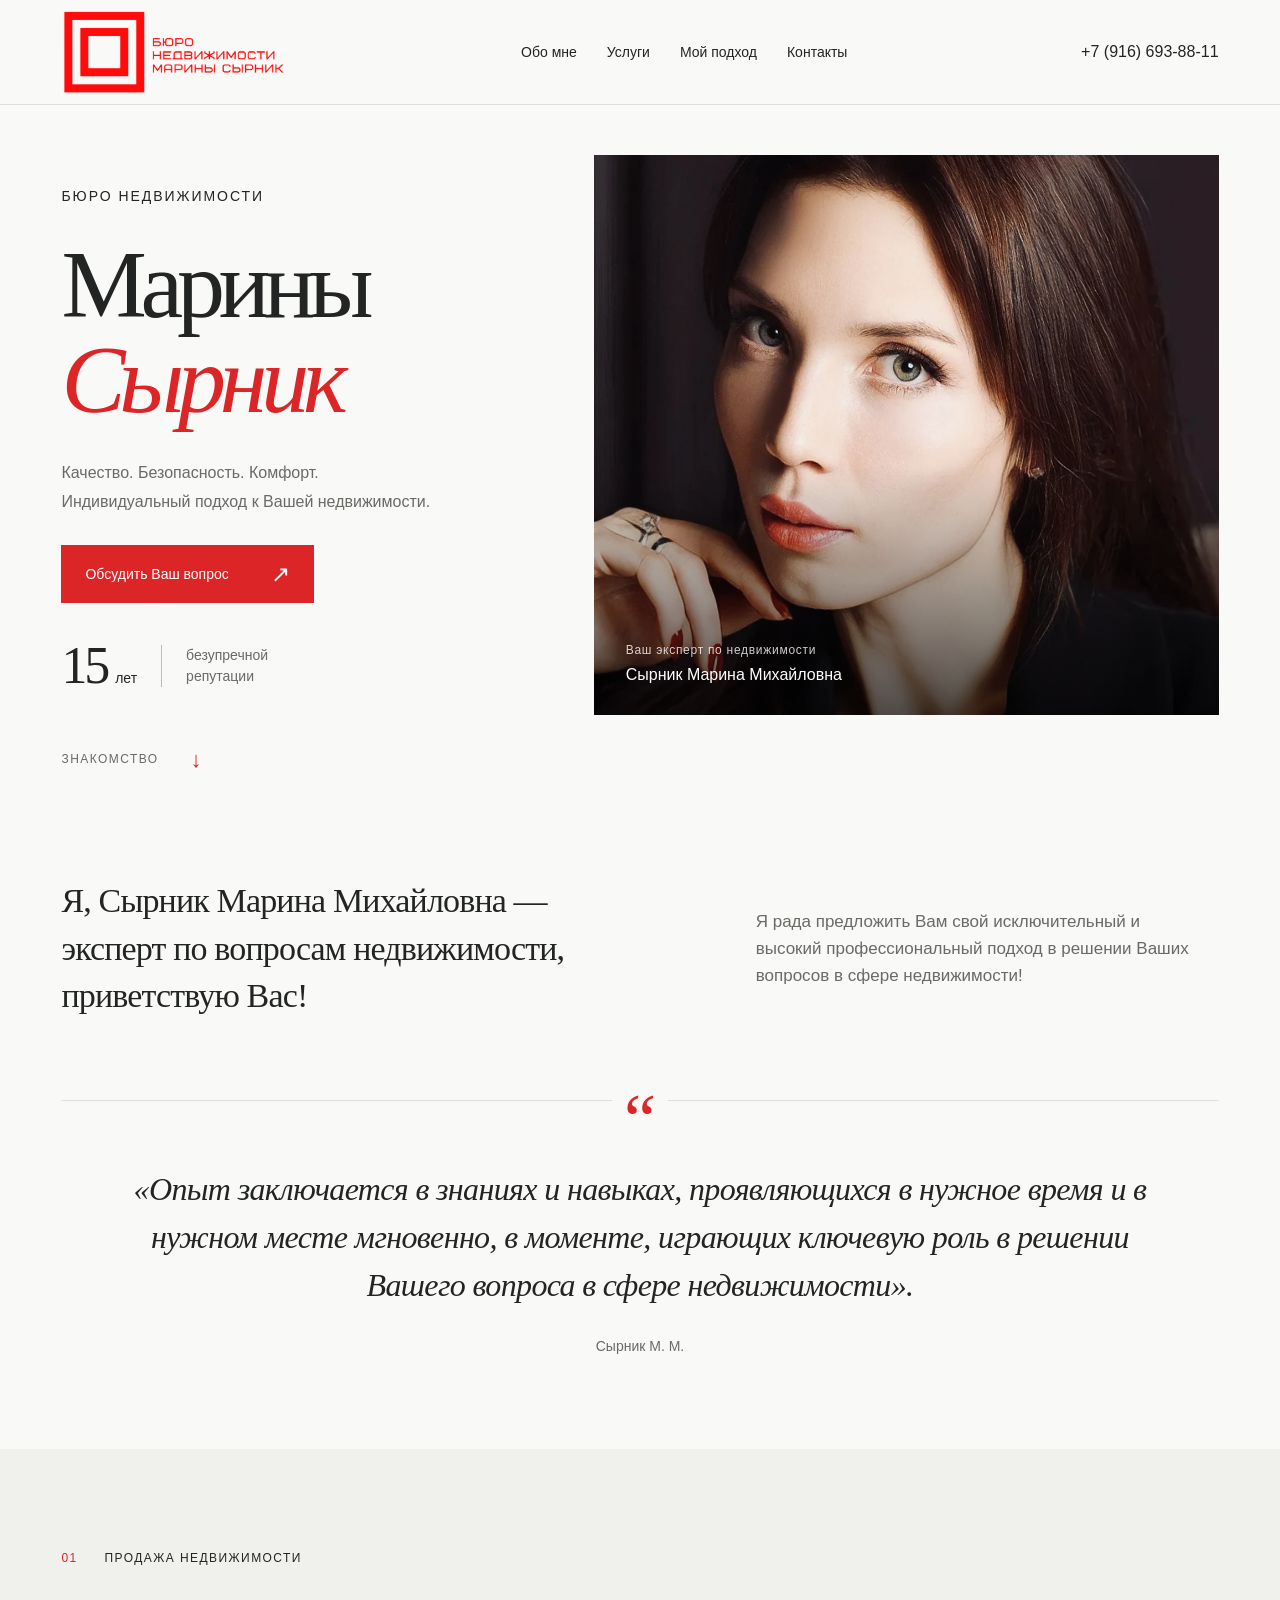
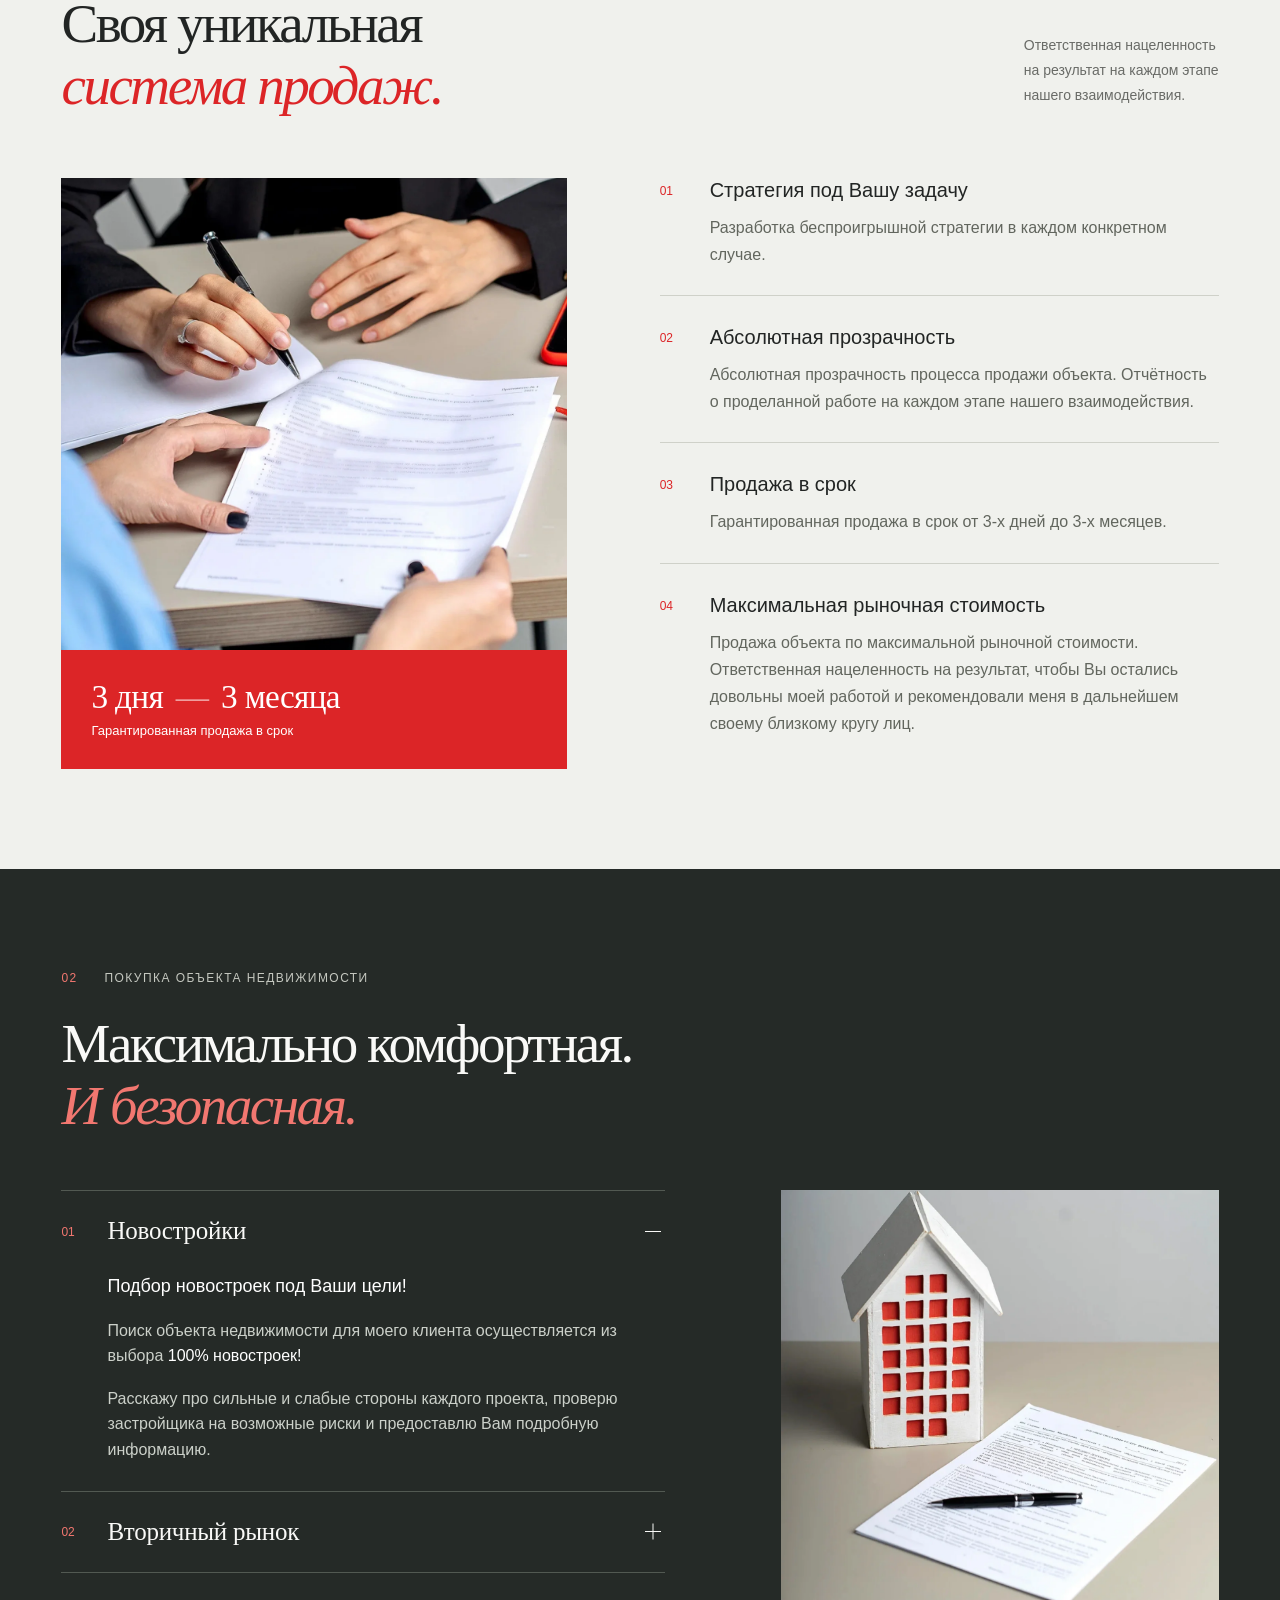
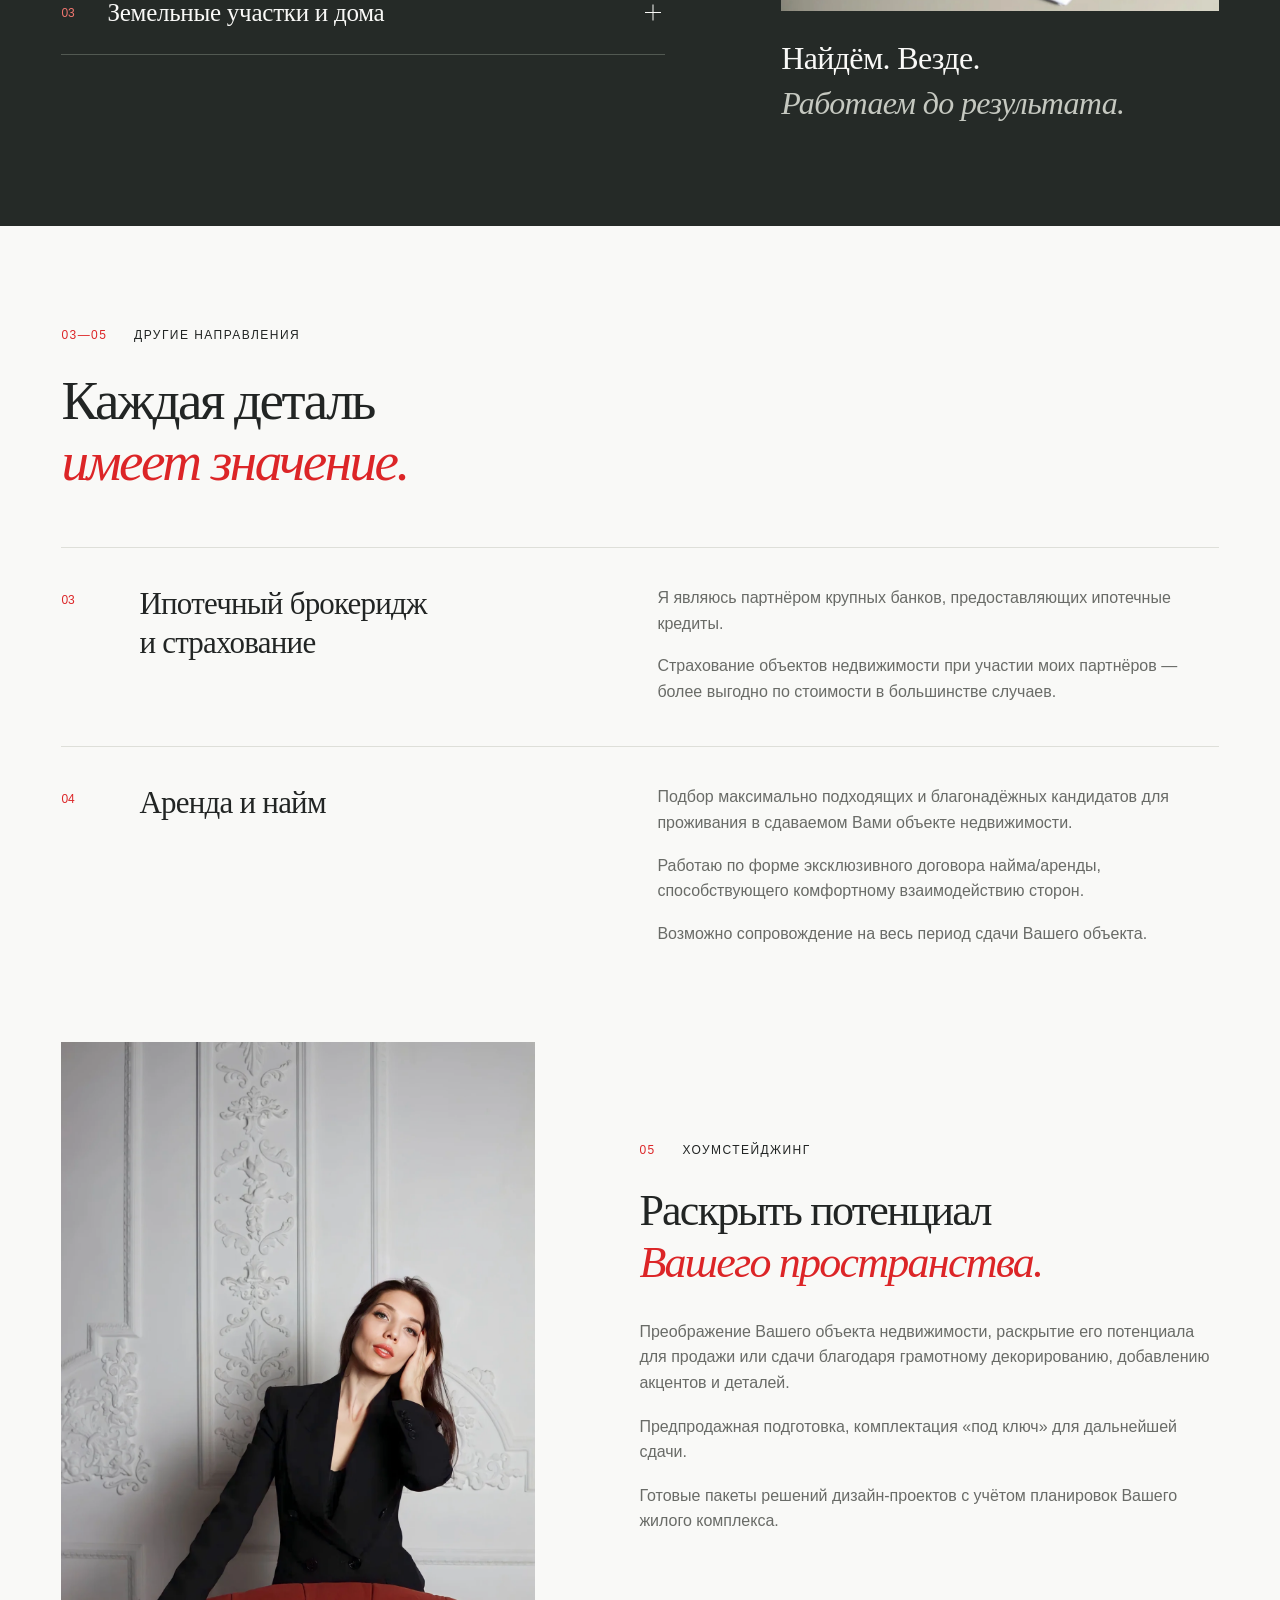
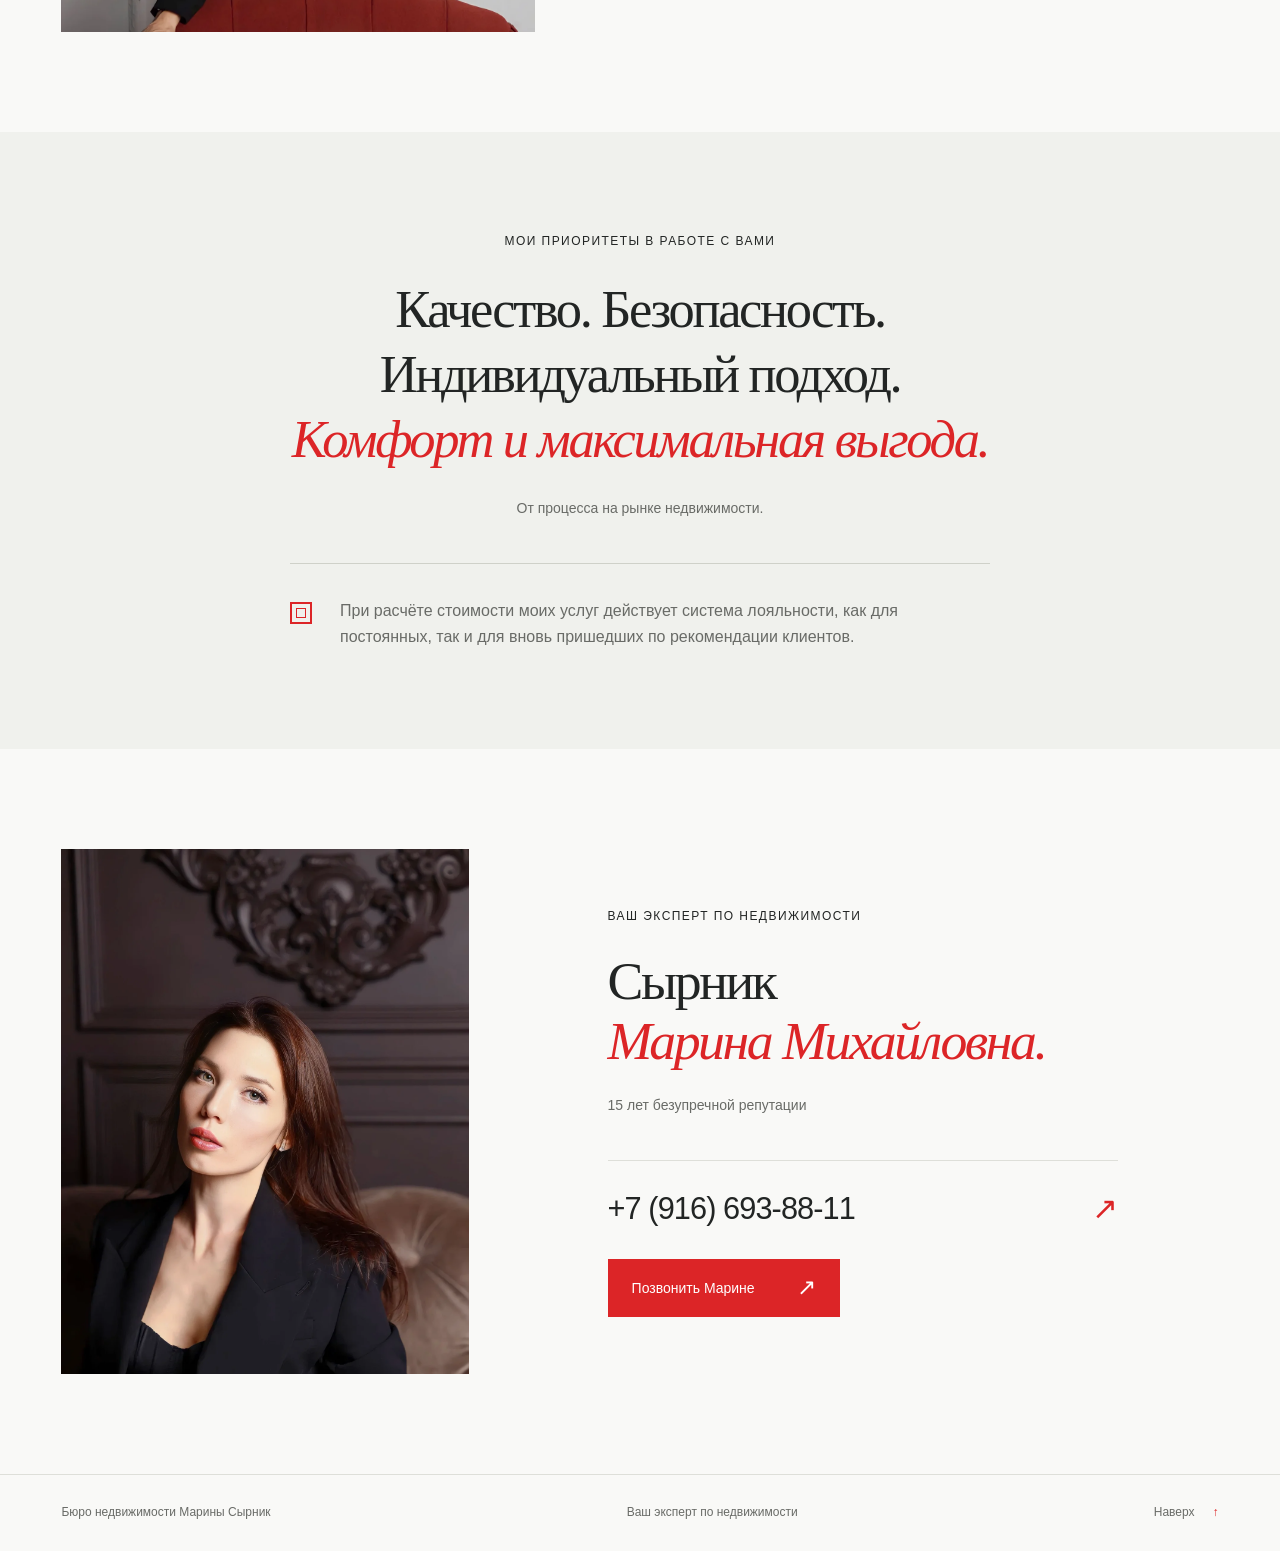
==== site/index.html @ 8653ed5c "Publish realtor website with responsive layout and noindex demo" ====
<!doctype html>
<html lang="ru">
<head>
  <meta charset="UTF-8">
  <meta name="robots" content="noindex, nofollow, noarchive, noimageindex">
  <meta name="googlebot" content="noindex, nofollow, noarchive, noimageindex">
  <meta name="viewport" content="width=device-width, initial-scale=1">
  <meta name="theme-color" content="#f9f9f7">
  <meta name="description" content="Бюро недвижимости Марины Сырник. Продажа и покупка недвижимости, ипотечный брокеридж, аренда и хоумстейджинг. 15 лет безупречной репутации.">
  <title>Бюро недвижимости Марины Сырник</title>
  <link rel="icon" type="image/svg+xml" href="data:image/svg+xml,%3Csvg xmlns='http://www.w3.org/2000/svg' viewBox='0 0 32 32'%3E%3Crect width='32' height='32' fill='white'/%3E%3Cpath d='M3 3h26v26H3zM10 10h12v12H10z' fill='none' stroke='%23ed2527' stroke-width='3'/%3E%3C/svg%3E">
  <link rel="preload" as="image" href="assets/hero.webp" fetchpriority="high">
  <link rel="stylesheet" href="styles.css">
  <script src="app.js" defer></script>
</head>
<body>
  <a class="skip-link" href="#main">Перейти к содержанию</a>
  <header class="header">
    <div class="container header-inner">
      <a class="brand" href="#home" aria-label="Бюро недвижимости Марины Сырник — главная"><img src="assets/logo.png" width="680" height="263" alt="Бюро недвижимости Марины Сырник"></a>
      <nav class="desktop-nav" aria-label="Основная навигация"><a href="#about">Обо мне</a><a href="#services">Услуги</a><a href="#approach">Мой подход</a><a href="#contacts">Контакты</a></nav>
      <a class="header-phone" href="tel:+79166938811">+7 (916) 693-88-11</a>
      <button class="menu-toggle" type="button" aria-expanded="false" aria-controls="mobile-nav" aria-label="Открыть меню"><span></span><span></span></button>
    </div>
    <nav class="mobile-nav" id="mobile-nav" aria-label="Мобильная навигация" hidden><a href="#about">Обо мне</a><a href="#services">Услуги</a><a href="#approach">Мой подход</a><a href="#contacts">Контакты</a><a href="tel:+79166938811">+7 (916) 693-88-11</a></nav>
  </header>
  <main id="main">
    <section class="hero container" id="home" aria-labelledby="hero-title">
      <div class="hero-copy">
        <h1 id="hero-title"><span class="eyebrow">Бюро недвижимости</span> <span class="hero-name">Марины<br> <em>Сырник</em></span></h1>
        <p class="hero-description">Качество. Безопасность. Комфорт.<br> Индивидуальный подход к Вашей недвижимости.</p>
        <a class="button button-red" href="tel:+79166938811">Обсудить Ваш вопрос <span aria-hidden="true">↗</span></a>
        <div class="hero-reputation"><span class="reputation-number">15<span>лет</span></span><span class="reputation-caption">безупречной<br> репутации</span></div>
      </div>
      <div class="hero-visual"><img class="hero-photo" src="assets/hero.webp" alt="Марина Сырник — эксперт по недвижимости" width="1800" height="1012" fetchpriority="high"><div class="portrait-caption"><span>Ваш эксперт по недвижимости</span><span>Сырник Марина Михайловна</span></div></div>
      <a class="hero-scroll" href="#about">Знакомство <span aria-hidden="true">↓</span></a>
    </section>
    <section class="about container" id="about" aria-label="Знакомство с Мариной Сырник">
      <div class="intro"><p class="intro-lead">Я, Сырник Марина Михайловна — эксперт по вопросам недвижимости, приветствую Вас!</p><p>Я рада предложить Вам свой исключительный и высокий профессиональный подход в решении Ваших вопросов в сфере недвижимости!</p></div>
      <figure class="quote"><blockquote>«Опыт заключается в знаниях и навыках, проявляющихся в нужное время и в нужном месте мгновенно, в моменте, играющих ключевую роль в решении Вашего вопроса в сфере недвижимости».</blockquote><figcaption>Сырник М. М.</figcaption></figure>
    </section>
    <section class="sales section" id="services" aria-labelledby="sales-title">
      <div class="container">
        <div class="section-heading"><div><p class="section-label"><span>01</span> Продажа недвижимости</p><h2 id="sales-title">Своя уникальная<br> <em>система продаж.</em></h2></div><p class="heading-aside">Ответственная нацеленность<br> на результат на каждом этапе<br> нашего взаимодействия.</p></div>
        <div class="sales-grid">
          <div class="sales-visual"><img src="assets/consultation.webp" alt="Обсуждение и подписание документов по сделке с недвижимостью" width="1290" height="1260" loading="lazy"><div class="sales-time"><span class="sales-time-value">3 дня <span>—</span> 3 месяца</span><span>Гарантированная продажа в срок</span></div></div>
          <ol class="sales-list">
            <li><span class="item-number">01</span><div><h3>Стратегия под Вашу задачу</h3><p>Разработка беспроигрышной стратегии в каждом конкретном случае.</p></div></li>
            <li><span class="item-number">02</span><div><h3>Абсолютная прозрачность</h3><p>Абсолютная прозрачность процесса продажи объекта. Отчётность о проделанной работе на каждом этапе нашего взаимодействия.</p></div></li>
            <li><span class="item-number">03</span><div><h3>Продажа в срок</h3><p>Гарантированная продажа в срок от 3-х дней до 3-х месяцев.</p></div></li>
            <li><span class="item-number">04</span><div><h3>Максимальная рыночная стоимость</h3><p>Продажа объекта по максимальной рыночной стоимости. Ответственная нацеленность на результат, чтобы Вы остались довольны моей работой и рекомендовали меня в дальнейшем своему близкому кругу лиц.</p></div></li>
          </ol>
        </div>
      </div>
    </section>
    <section class="purchase section" id="purchase" aria-labelledby="purchase-title">
      <div class="container">
        <div class="section-heading"><div><p class="section-label"><span>02</span> Покупка объекта недвижимости</p><h2 id="purchase-title">Максимально комфортная.<br> <em>И безопасная.</em></h2></div></div>
        <div class="purchase-grid">
          <div class="purchase-options">
            <details class="purchase-detail" open><summary><span class="item-number">01</span><h3>Новостройки</h3><span class="toggle-icon" aria-hidden="true"></span></summary><div class="detail-content"><p class="detail-lead">Подбор новостроек под Ваши цели!</p><p>Поиск объекта недвижимости для моего клиента осуществляется из выбора <strong>100% новостроек!</strong></p><p>Расскажу про сильные и слабые стороны каждого проекта, проверю застройщика на возможные риски и предоставлю Вам подробную информацию.</p></div></details>
            <details class="purchase-detail"><summary><span class="item-number">02</span><h3>Вторичный рынок</h3><span class="toggle-icon" aria-hidden="true"></span></summary><div class="detail-content"><p>Вместе мы сформируем качественный запрос на идеально подходящий объект недвижимости именно для Вас и приступим к его поиску.</p><p>Найдём. Везде. Возможно даже на закрытых ресурсах. Работаем до результата.</p><p>Не будем продавать Ваш объект недвижимости, пока не найдём альтернативный вариант, если Ваша сделка нацелена на одновременное решение жилищного вопроса.</p><p>Применим приёмы грамотного профессионального торга.</p><p>Не упустим понравившийся объект! Не позволим перехватить инициативу другим потенциальным покупателям!</p><div class="verification-note"><h4>Отчёт о проверке объекта недвижимости</h4><p>Составлен с позиции добросовестности покупателя. С учётом судебной практики в РФ. Со ссылками на источники проверки.</p><p>Проверка объекта, собственника, супруга собственника и всех сделок в цепочке, которые когда-либо были с объектом.</p></div></div></details>
            <details class="purchase-detail"><summary><span class="item-number">03</span><h3>Земельные участки и дома</h3><span class="toggle-icon" aria-hidden="true"></span></summary><div class="detail-content"><p>Со мной Вы сможете максимально безопасно выбрать земельный участок или дом своей мечты.</p><p>В своей работе я взаимодействую с профильными специалистами в сфере строительства и кадастровых работ. Мы проверим и просчитаем возможные риски на понравившемся Вам объекте недвижимости.</p></div></details>
          </div>
          <aside class="purchase-visual"><img src="assets/house.webp" alt="Макет дома с красными окнами и документы на недвижимость" width="1290" height="1269" loading="lazy"><p>Найдём. Везде.<br> <em>Работаем до результата.</em></p></aside>
        </div>
      </div>
    </section>
    <section class="additional section" aria-labelledby="additional-title">
      <div class="container">
        <div class="section-heading"><div><p class="section-label"><span>03—05</span> Другие направления</p><h2 id="additional-title">Каждая деталь<br> <em>имеет значение.</em></h2></div></div>
        <div class="service-row" id="mortgage"><span class="item-number">03</span><h3>Ипотечный брокеридж<br> и страхование</h3><div class="service-text"><p>Я являюсь партнёром крупных банков, предоставляющих ипотечные кредиты.</p><p>Страхование объектов недвижимости при участии моих партнёров — более выгодно по стоимости в большинстве случаев.</p></div></div>
        <div class="service-row" id="rent"><span class="item-number">04</span><h3>Аренда и найм</h3><div class="service-text"><p>Подбор максимально подходящих и благонадёжных кандидатов для проживания в сдаваемом Вами объекте недвижимости.</p><p>Работаю по форме эксклюзивного договора найма/аренды, способствующего комфортному взаимодействию сторон.</p><p>Возможно сопровождение на весь период сдачи Вашего объекта.</p></div></div>
        <div class="staging" id="staging"><div class="staging-photo"><img src="assets/interior.webp" alt="Марина Сырник в интерьере с красным креслом" width="1350" height="2000" loading="lazy"></div><div class="staging-copy"><p class="section-label"><span>05</span> Хоумстейджинг</p><h3>Раскрыть потенциал<br> <em>Вашего пространства.</em></h3><p>Преображение Вашего объекта недвижимости, раскрытие его потенциала для продажи или сдачи благодаря грамотному декорированию, добавлению акцентов и деталей.</p><p>Предпродажная подготовка, комплектация «под ключ» для дальнейшей сдачи.</p><p>Готовые пакеты решений дизайн-проектов с учётом планировок Вашего жилого комплекса.</p></div></div>
      </div>
    </section>
    <section class="approach section" id="approach" aria-labelledby="approach-title"><div class="container approach-inner"><p class="section-label">Мои приоритеты в работе с Вами</p><h2 id="approach-title">Качество. Безопасность.<br> Индивидуальный подход.<br> <em>Комфорт и максимальная выгода.</em></h2><p class="approach-context">От процесса на рынке недвижимости.</p><div class="loyalty"><span class="loyalty-mark" aria-hidden="true"></span><p>При расчёте стоимости моих услуг действует система лояльности, как для постоянных, так и для вновь пришедших по рекомендации клиентов.</p></div></div></section>
    <section class="contact section" id="contacts" aria-labelledby="contact-title"><div class="container contact-grid"><div class="contact-photo"><img src="assets/contact.webp" alt="Портрет Марины Михайловны Сырник" width="1369" height="2000" loading="lazy"></div><div class="contact-copy"><p class="section-label">Ваш эксперт по недвижимости</p><h2 id="contact-title">Сырник<br> <em>Марина Михайловна.</em></h2><p class="contact-note">15 лет безупречной репутации</p><a href="tel:+79166938811" class="contact-phone">+7 (916) 693-88-11 <span aria-hidden="true">↗</span></a><a href="tel:+79166938811" class="button button-red">Позвонить Марине <span aria-hidden="true">↗</span></a></div></div></section>

  </main>
  <footer class="footer"><div class="container footer-inner"><a href="#home">Бюро недвижимости Марины Сырник</a><span>Ваш эксперт по недвижимости</span><a href="#home" class="back-top">Наверх <span aria-hidden="true">↑</span></a></div></footer>
</body>
</html>
---- site/styles.css ----
:root{--red:#dc2527;--red-hover:#bf191d;--ink:#222524;--muted:#696b67;--paper:#f9f9f7;--line:#dedfd9;--serif:Georgia,'Times New Roman',serif;--sans:-apple-system,BlinkMacSystemFont,'Segoe UI',Arial,sans-serif;--gutter:clamp(24px,4.8vw,84px)}
*{box-sizing:border-box}html{scroll-behavior:smooth;scroll-padding-top:110px}body{margin:0;background:var(--paper);color:var(--ink);font:16px/1.6 var(--sans);-webkit-font-smoothing:antialiased}button,a{-webkit-tap-highlight-color:transparent}button,input{font:inherit}a{color:inherit;text-decoration:none}button{color:inherit}img{display:block;max-width:100%;object-fit:cover}h1,h2,h3,p,figure{margin:0}::selection{background:var(--red);color:white}a,button{touch-action:manipulation}:focus-visible{outline:2px solid var(--red);outline-offset:6px}.container{width:calc(100% - var(--gutter)*2);max-width:1512px;margin-inline:auto}.skip-link{position:fixed;top:-80px;left:20px;z-index:100;background:white;padding:12px 20px}.skip-link:focus{top:16px}.header{position:sticky;top:0;z-index:30;background:rgba(249,249,247,.96);backdrop-filter:blur(16px);border-bottom:1px solid var(--line)}.header-inner{min-height:104px;display:flex;align-items:center;justify-content:space-between;gap:32px}.brand{width:226px;flex-shrink:0}.brand img{width:100%;height:auto}.desktop-nav{display:flex;gap:30px;font-size:14px}.desktop-nav a{position:relative;padding:12px 0}.desktop-nav a:after{content:'';position:absolute;bottom:5px;left:0;width:0;height:1px;background:var(--red);transition:width .2s}.desktop-nav a:hover:after{width:100%}.header-phone{font-size:16px;white-space:nowrap}.header-phone:hover{color:var(--red)}.menu-toggle{display:none}.mobile-nav[hidden]{display:none}.hero{position:relative;display:grid;grid-template-columns:46% 54%;padding-top:50px;padding-bottom:64px}.hero-copy{padding:30px 30px 20px 0;display:flex;flex-direction:column;align-items:flex-start}.eyebrow{display:block;font-family:var(--sans);font-weight:500;font-size:14px;letter-spacing:.14em;text-transform:uppercase}.hero-name{display:block;margin-top:30px;font:clamp(76px,7.5vw,116px)/.99 var(--serif);letter-spacing:-.065em}.hero-name em{font-weight:400;color:var(--red)}.hero-description{font-size:16px;line-height:1.8;color:var(--muted);margin-top:32px}.button{display:inline-flex;align-items:center;justify-content:space-between;gap:42px;min-height:58px;padding:16px 24px;font-size:14px;font-weight:500;transition:background .2s,transform .2s}.button span{font-size:23px;line-height:1}.button-red{background:var(--red);color:white}.button-red:hover{background:var(--red-hover);transform:translateY(-2px)}.hero .button{margin-top:28px}.hero-reputation{display:flex;align-items:center;gap:24px;margin-top:37px}.reputation-number{font:52px/1 var(--serif);letter-spacing:-.06em}.reputation-number>span{font:14px var(--sans);letter-spacing:0;margin-left:8px}.reputation-caption{font-size:14px;line-height:1.5;border-left:1px solid #babcb5;padding-left:24px;color:var(--muted)}.hero-visual{position:relative;min-width:0;min-height:560px;align-self:stretch;background:#282327;overflow:hidden}.hero-photo{height:100%;width:100%;position:absolute;inset:0;object-position:48% center}.hero-visual:after{content:'';position:absolute;inset:55% 0 0;background:linear-gradient(transparent,rgba(0,0,0,.68));pointer-events:none}.portrait-caption{position:absolute;left:32px;right:28px;bottom:27px;z-index:1;color:white;display:flex;flex-direction:column;gap:2px}.portrait-caption span:first-child{font-size:12px;letter-spacing:.06em;opacity:.8}.portrait-caption span:last-child{font-size:16px}.hero-scroll{position:absolute;left:0;bottom:2px;display:flex;gap:32px;align-items:center;font-size:12px;letter-spacing:.12em;text-transform:uppercase;color:var(--muted)}.hero-scroll span{font-size:22px;color:var(--red)}.about{padding:98px 0 92px}.section-marker{display:flex;align-items:center;gap:12px;text-transform:uppercase;font-size:12px;letter-spacing:.1em;color:var(--muted)}.small-square{width:8px;height:8px;background:var(--red);flex-shrink:0}.intro{display:grid;grid-template-columns:1.2fr 1fr;gap:12%;margin-top:35px;align-items:center}.intro-lead{font:34px/1.4 var(--serif);letter-spacing:-.025em}.intro>p:last-child{font-size:17px;color:var(--muted);max-width:435px}.quote{position:relative;text-align:center;margin:80px auto 0;padding:64px 70px 0;border-top:1px solid var(--line)}.quote:before{content:'“';position:absolute;left:calc(50% - 28px);top:-17px;width:56px;height:40px;font:72px/1 var(--serif);background:var(--paper);color:var(--red)}.quote blockquote{margin:0;font:italic clamp(24px,2.5vw,38px)/1.5 var(--serif);letter-spacing:-.02em}.quote figcaption{margin-top:26px;font-size:14px;color:var(--muted)}.footer{padding:28px 0;border-top:1px solid var(--line)}.footer-inner{display:flex;gap:20px;justify-content:space-between;font-size:12px;color:var(--muted)}.back-top{display:flex;gap:18px}.back-top span{color:var(--red)}
@media(min-width:1800px){.hero-name{font-size:124px}.hero-visual{min-height:650px}}
@media(max-width:1100px){.desktop-nav{gap:18px}.brand{width:195px}.header-inner{gap:20px;min-height:92px}.header-phone{font-size:14px}.hero-copy{padding-right:20px}.hero-name{font-size:clamp(68px,8.3vw,100px)}.hero-visual{min-height:550px}.intro{gap:7%}.quote{padding-inline:20px}}
@media(max-width:820px){.header-inner{min-height:86px}.brand{width:183px}.desktop-nav{display:none}.header-phone{margin-left:auto}.menu-toggle{background:none;border:none;display:flex;flex-direction:column;justify-content:center;gap:6px;width:44px;height:44px;padding:10px;cursor:pointer}.menu-toggle span{display:block;background:var(--ink);width:24px;height:1px;transition:transform .2s}.menu-toggle[aria-expanded=true] span:first-child{transform:translateY(3.5px) rotate(45deg)}.menu-toggle[aria-expanded=true] span:last-child{transform:translateY(-3.5px) rotate(-45deg)}.mobile-nav{display:flex;flex-direction:column;padding:16px var(--gutter) 24px;border-top:1px solid var(--line);gap:4px}.mobile-nav a{padding:10px 0}.hero{grid-template-columns:1fr 1fr;padding-top:32px;column-gap:18px}.hero-copy{padding-top:16px;padding-right:0}.hero-name{font-size:64px}.hero-description{font-size:16px}.hero .button{padding:16px;gap:18px;font-size:13px}.hero-visual{min-height:540px}.hero-reputation{gap:15px}.reputation-caption{padding-left:15px}.portrait-caption{left:20px;right:16px}.intro-lead{font-size:29px}.intro>p:last-child{font-size:16px}.about{padding-block:76px}.quote{margin-top:60px}}
@media(max-width:600px){html{scroll-padding-top:95px}.header-inner{min-height:76px;gap:12px}.header-phone{display:none}.brand{width:174px}.menu-toggle{margin-left:auto}.hero{grid-template-columns:1fr;padding-top:29px;padding-bottom:52px;gap:0}.hero-copy{padding:0}.eyebrow{font-size:12px}.hero-name{font-size:clamp(64px,17.5vw,96px);margin-top:23px;line-height:1.04}.hero-name br{display:none}.hero-name em{display:block}.hero-description{font-size:16px;margin-top:22px}.hero .button{margin-top:23px;font-size:14px;padding-inline:22px;min-height:56px}.hero-reputation{position:absolute;right:0;top:247px;flex-direction:column;gap:5px;align-items:flex-start;margin-top:0}.reputation-number{font-size:43px}.reputation-caption{font-size:12px;border:0;padding:0}.hero-visual{min-height:0;aspect-ratio:1.13;margin-top:34px}.hero-photo{object-position:48% center}.portrait-caption{bottom:20px;left:20px}.portrait-caption span:last-child{font-size:14px}.portrait-caption span:first-child{font-size:12px}.hero-scroll{bottom:0;font-size:12px}.about{padding-top:62px;padding-bottom:60px}.section-marker{font-size:12px;letter-spacing:.04em;align-items:flex-start}.small-square{margin-top:5px}.intro{grid-template-columns:1fr;gap:23px;margin-top:27px}.intro-lead{font-size:29px;line-height:1.35}.intro>p:last-child{font-size:16px}.quote{margin-top:48px;padding:44px 0 0}.quote blockquote{font-size:25px;line-height:1.45}.quote figcaption{margin-top:20px}.footer-inner{flex-wrap:wrap;gap:12px}.footer-inner>span{display:none}.footer-inner>a:first-child{max-width:70%}}
@media(max-width:380px){.hero-reputation{position:static;flex-direction:row;align-items:center;margin-top:25px;gap:20px}.hero-reputation .reputation-caption{padding-left:20px;border-left:1px solid var(--line)}.hero-name{font-size:64px}.hero .button{width:100%}}
@media(prefers-reduced-motion:reduce){html{scroll-behavior:auto}*,*:before,*:after{animation:none!important;transition:none!important}}
/* Services */
.section{padding:100px 0}.section-heading{display:flex;justify-content:space-between;align-items:flex-end;gap:50px;margin-bottom:54px}.section-label{font-size:12px;font-weight:500;letter-spacing:.12em;text-transform:uppercase;margin-bottom:25px}.section-label>span{color:var(--red);margin-right:22px}h2{font:clamp(40px,4.3vw,66px)/1.12 var(--serif);letter-spacing:-.045em}h2 em,h3 em{font-weight:400;color:var(--red)}.heading-aside{font-size:14px;line-height:1.8;color:var(--muted);padding-bottom:8px}.sales{background:#f0f1ed}.sales-grid{display:grid;grid-template-columns:.95fr 1.05fr;gap:8%}.sales-visual{position:relative;align-self:start;margin-top:7px}.sales-visual>img{width:100%;height:auto;aspect-ratio:1.07}.sales-time{background:var(--red);color:#fff;padding:27px 30px;display:flex;flex-direction:column;gap:4px}.sales-time-value{font:clamp(27px,2.6vw,40px)/1.2 var(--serif);letter-spacing:-.02em}.sales-time-value>span{opacity:.55;padding-inline:5px}.sales-time>span:last-child{font-size:13px}.sales-list{list-style:none;margin:0;padding:0}.sales-list li{display:grid;grid-template-columns:28px 1fr;gap:22px;padding:27px 0;border-top:1px solid #cfd1c9}.sales-list li:first-child{padding-top:5px;border-top:0}.sales-list li:last-child{padding-bottom:0}.item-number{font-size:12px;line-height:1.5;color:var(--red);padding-top:6px;font-variant-numeric:tabular-nums}.sales-list h3{font-size:20px;line-height:1.4;font-weight:500;margin-bottom:10px}.sales-list p{font-size:16px;line-height:1.7;color:#62665e}.purchase{background:#252a27;color:#f9f9f7}.purchase .section-label{color:#c5c8c0}.purchase .section-label>span{color:#f27770}.purchase h2 em{color:#f27770}.purchase-grid{display:grid;grid-template-columns:1.16fr .84fr;gap:10%;align-items:start}.purchase-detail{border-bottom:1px solid #525952}.purchase-detail:first-child{border-top:1px solid #525952}summary{list-style:none;cursor:pointer}summary::-webkit-details-marker{display:none}.purchase-detail summary{padding:24px 0;display:grid;grid-template-columns:26px 1fr 24px;align-items:center;gap:20px}.purchase-detail .item-number{color:#f27770;padding:0}.purchase-detail h3{font:25px/1.3 var(--serif);letter-spacing:-.01em}.toggle-icon{width:24px;height:24px;position:relative;flex-shrink:0}.toggle-icon:before,.toggle-icon:after{content:'';position:absolute;left:4px;right:4px;height:1px;background:currentColor;top:11px;transition:transform .2s}.toggle-icon:after{transform:rotate(90deg)}details[open] .toggle-icon:after{transform:rotate(0)}.purchase-detail summary:hover{color:#f27770}.detail-content{padding:0 35px 28px 46px;font-size:16px;color:#cbd0c9}.detail-content p+p{margin-top:17px}.detail-content strong{font-weight:500;color:#fff}.detail-content .detail-lead{color:white;font-size:18px}.verification-note{margin-top:25px;padding:22px 0 0 20px;border-left:2px solid #f27770}.verification-note h4{font-size:17px;line-height:1.5;font-weight:500;margin:0 0 12px;color:#fff}.purchase-visual{padding-top:0}.purchase-visual img{width:100%;aspect-ratio:1.04;height:auto}.purchase-visual>p{font:32px/1.4 var(--serif);letter-spacing:-.02em;margin-top:25px}.purchase-visual>p em{color:#c5c8c0;font-weight:400}.service-row{display:grid;grid-template-columns:48px 1fr 1.15fr;gap:30px;border-top:1px solid var(--line);padding:37px 0 42px}.service-row>h3{font:31px/1.25 var(--serif);letter-spacing:-.025em}.service-text{color:var(--muted);font-size:16px;max-width:570px}.service-text p+p{margin-top:17px}.staging{margin-top:54px;display:grid;grid-template-columns:.9fr 1.1fr;gap:9%;align-items:center}.staging-photo{height:590px;overflow:hidden}.staging-photo img{width:100%;height:100%;object-position:center 46%}.staging-copy h3{font:44px/1.18 var(--serif);letter-spacing:-.04em;margin-bottom:30px}.staging-copy>p:not(.section-label){font-size:16px;color:var(--muted);margin-top:18px;max-width:570px}.approach{background:#f0f1ed}.approach-inner{text-align:center}.approach h2{font-size:clamp(36px,4.1vw,64px);line-height:1.24}.approach-context{margin-top:25px;color:var(--muted);font-size:14px}.loyalty{margin:44px auto 0;border-top:1px solid #cfd1c9;padding-top:34px;max-width:700px;display:flex;gap:28px;align-items:flex-start;text-align:left}.loyalty-mark{font-size:36px;color:var(--red);line-height:1}.loyalty p{font-size:16px;color:var(--muted)}.contact-grid{display:grid;grid-template-columns:.8fr 1.2fr;gap:12%;align-items:center}.contact-photo{height:525px}.contact-photo img{height:100%;width:100%;object-position:50% 34%}.contact-copy h2{font-size:clamp(42px,4.2vw,65px)}.contact-note{font-size:14px;color:var(--muted);margin-top:22px}.contact-phone{display:flex;align-items:center;justify-content:space-between;font-size:clamp(22px,2.4vw,36px);letter-spacing:-.03em;line-height:1.3;margin-top:44px;padding-top:28px;border-top:1px solid var(--line);max-width:510px;gap:20px}.contact-phone>span{color:var(--red)}.contact-phone:hover{color:var(--red)}.contact-copy .button{margin-top:30px}.hero-photo{object-position:36% center}
@media(max-width:1100px){.section{padding:80px 0}.section-heading{gap:25px}h2{font-size:50px}.heading-aside{max-width:200px}.sales-grid{gap:6%}.sales-list li{gap:16px;padding-block:20px}.sales-list h3{font-size:18px}.sales-list p{font-size:16px}.purchase-grid{gap:7%}.purchase-detail summary{gap:15px}.purchase-detail h3{font-size:23px}.detail-content{padding-left:41px;padding-right:8px}.service-row{grid-template-columns:30px 1fr 1.15fr;gap:22px}.service-row>h3{font-size:27px}.staging{gap:7%}.staging-copy h3{font-size:37px}.staging-photo{height:560px}.contact-grid{gap:8%}.contact-photo{height:480px}}
@media(max-width:820px){.section{padding:65px 0}.section-heading{margin-bottom:35px}.heading-aside{display:none}h2{font-size:45px}.sales-grid{grid-template-columns:.85fr 1.15fr;gap:5%}.sales-time{padding:20px}.sales-time-value{font-size:26px}.sales-list li{grid-template-columns:21px 1fr;gap:10px}.sales-list h3{font-size:17px}.sales-list p{font-size:16px}.purchase-grid{grid-template-columns:1.12fr .88fr;gap:5%}.purchase-detail summary{grid-template-columns:20px 1fr 20px;gap:10px}.purchase-detail h3{font-size:22px}.detail-content{padding-left:30px;font-size:16px}.purchase-visual>p{font-size:26px}.service-row{grid-template-columns:25px 1fr 1.3fr;gap:15px}.service-row>h3{font-size:24px}.staging-copy h3{font-size:32px}.staging-photo{height:535px}.contact-grid{gap:6%}.contact-copy h2{font-size:40px}.contact-phone{font-size:25px;gap:10px}.contact-photo{height:450px}}
@media(max-width:600px){.section{padding:57px 0}.section-heading{display:block;margin-bottom:30px}.section-label{font-size:12px;letter-spacing:.07em;margin-bottom:22px}.section-label>span{margin-right:15px}h2{font-size:39px;line-height:1.12}.sales-grid{display:flex;flex-direction:column-reverse;gap:34px}.sales-list li{grid-template-columns:24px 1fr;gap:14px;padding-block:23px}.sales-list h3{font-size:19px}.sales-list p{font-size:16px}.sales-visual{width:100%;margin-top:0}.sales-visual>img{aspect-ratio:1.25}.sales-time{padding:24px}.sales-time-value{font-size:32px}.sales-time>span:last-child{font-size:13px}.purchase-grid{grid-template-columns:1fr;gap:34px}.purchase-detail summary{padding-block:23px;gap:12px;grid-template-columns:22px 1fr 22px}.purchase-detail h3{font-size:25px}.detail-content{padding-left:34px;font-size:16px}.purchase-visual{display:grid;grid-template-columns:42% 1fr;gap:24px;align-items:center}.purchase-visual>p{font-size:23px;margin-top:0}.purchase-visual img{aspect-ratio:1;height:auto}.verification-note{padding-left:16px}.service-row{grid-template-columns:24px 1fr;gap:13px;padding:29px 0 34px}.service-row>h3{font-size:28px}.service-text{grid-column:2;margin-top:6px;font-size:16px}.staging{grid-template-columns:1fr;gap:30px;margin-top:25px}.staging-photo{height:440px}.staging-photo img{object-position:center 54%}.staging-copy h3{font-size:35px}.staging-copy .section-label{margin-bottom:18px}.staging-copy>p:not(.section-label){font-size:16px}.approach-inner{text-align:left}.approach h2{font-size:34px;line-height:1.25}.approach h2 br{display:none}.approach h2 em{display:block}.approach-context{margin-top:20px}.loyalty{gap:20px;margin-top:32px;padding-top:28px}.loyalty p{font-size:16px}.contact-grid{grid-template-columns:1fr;gap:31px}.contact-photo{height:400px;width:80%}.contact-photo img{object-position:center 30%}.contact-copy h2{font-size:42px}.contact-note{margin-top:18px}.contact-phone{font-size:28px;line-height:1.4;margin-top:28px;padding-top:23px}.contact-copy .button{margin-top:24px}.footer{padding-block:23px}.hero-photo{object-position:38% center}}
@media(prefers-reduced-motion:no-preference){.sales-visual img,.staging-photo img,.contact-photo img{transition:transform .6s}.sales-visual:hover img,.staging-photo:hover img,.contact-photo:hover img{transform:scale(1.025)}}
@media print{.header{position:static}.menu-toggle,.mobile-nav,.button,.hero-scroll,.back-top{display:none!important}.container{width:94%}.section{padding:35px 0}.purchase{background:white;color:#222}.detail-content,.purchase .section-label{color:#444}.purchase-detail::details-content{content-visibility:visible;height:auto}.footer{display:none}}

@media(max-width:600px){.hero-reputation{position:static;flex-direction:row;align-items:center;gap:20px;margin-top:25px}.reputation-caption{border-left:1px solid var(--line);padding-left:20px;font-size:14px}.hero-visual{margin-top:28px}}

.intro{margin-top:0}.sales-visual,.contact-photo{overflow:hidden}.loyalty-mark{width:22px;height:22px;border:2px solid var(--red);flex-shrink:0;margin-top:4px;position:relative}.loyalty-mark:after{content:"";position:absolute;inset:4px;border:1px solid var(--red)}
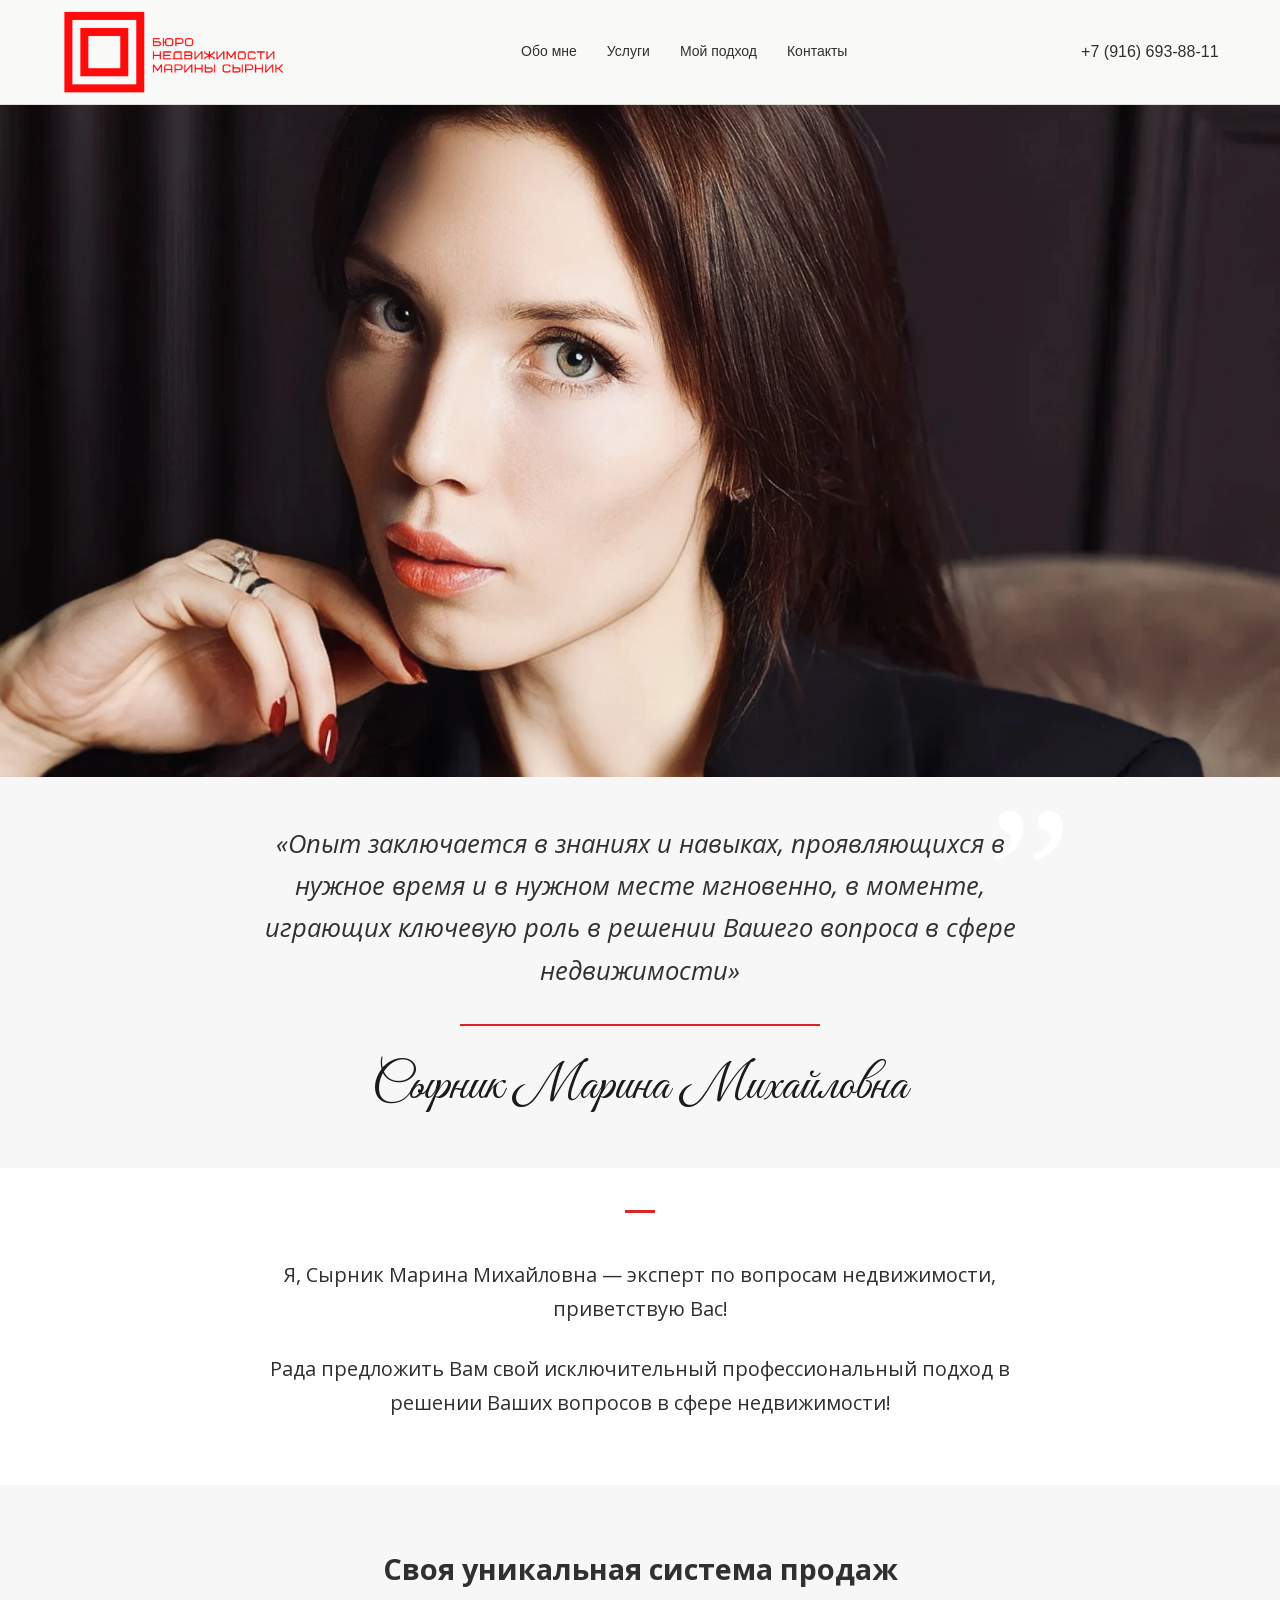
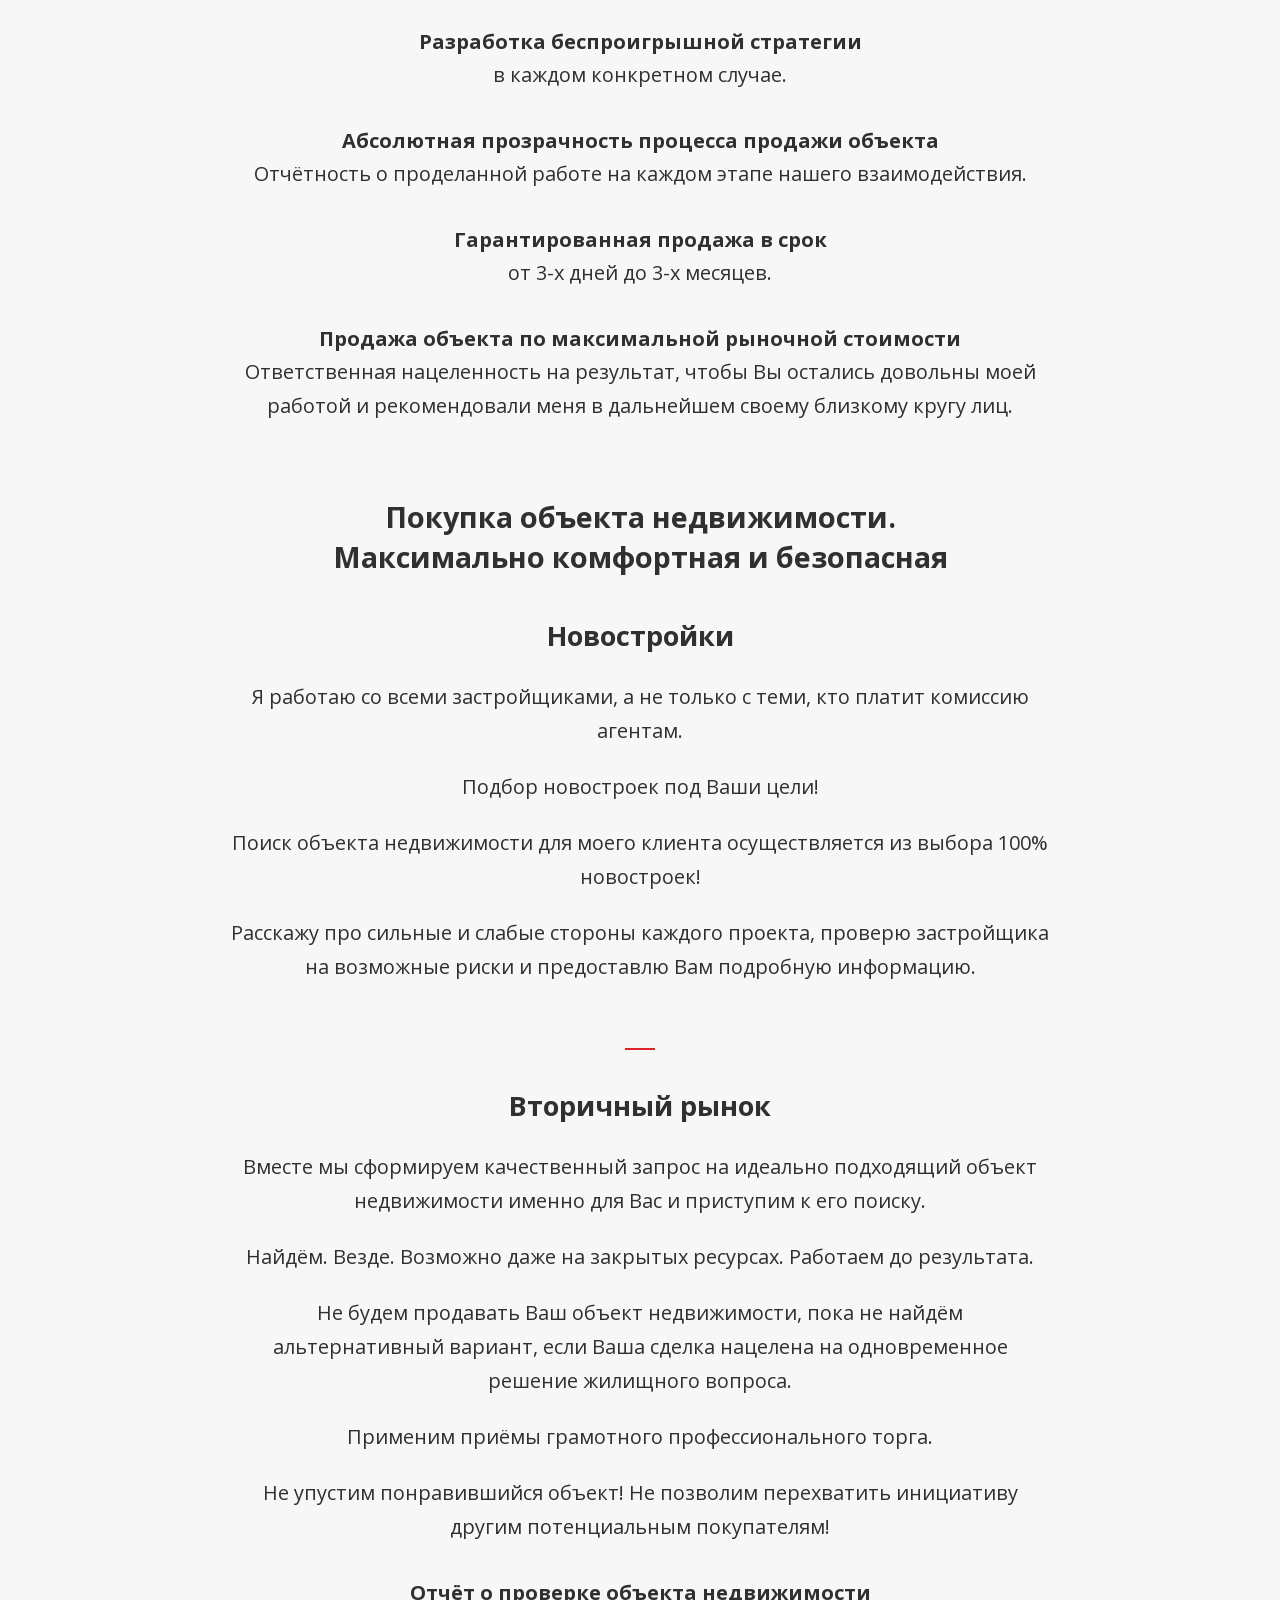
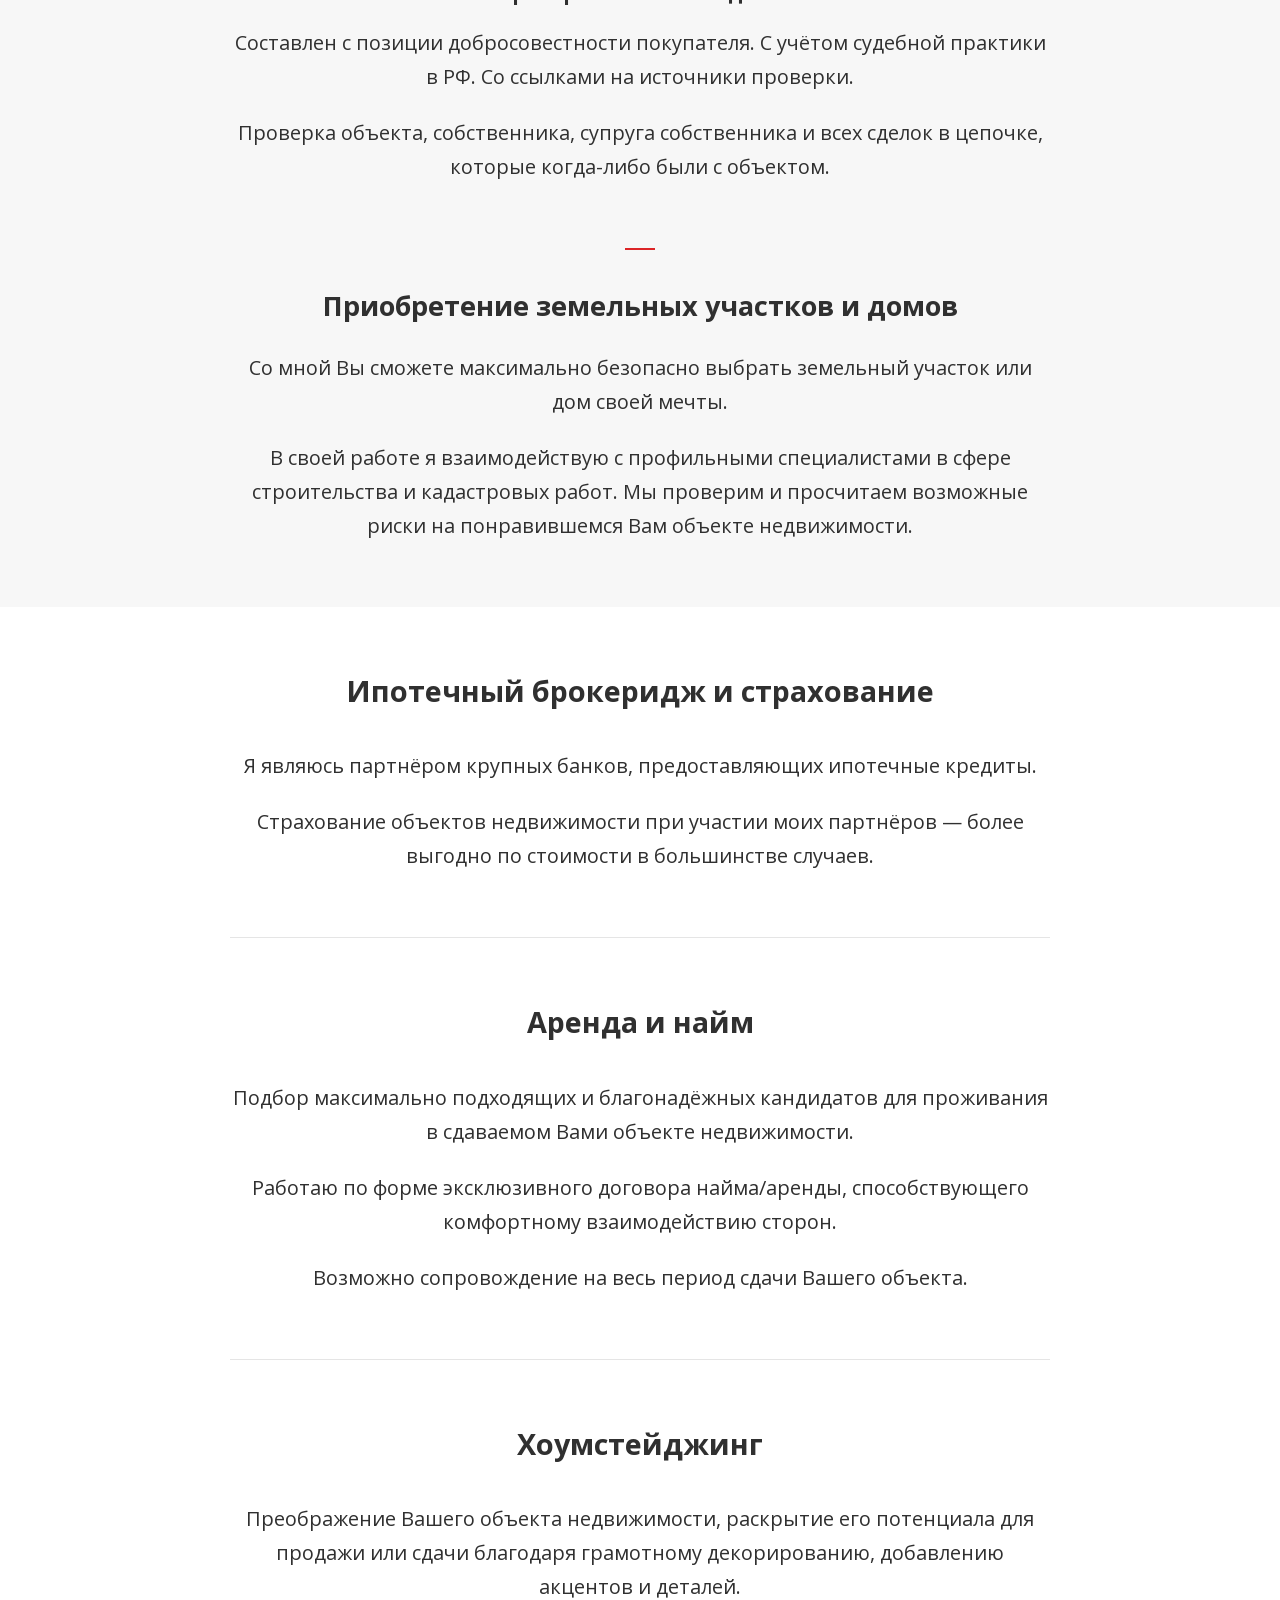
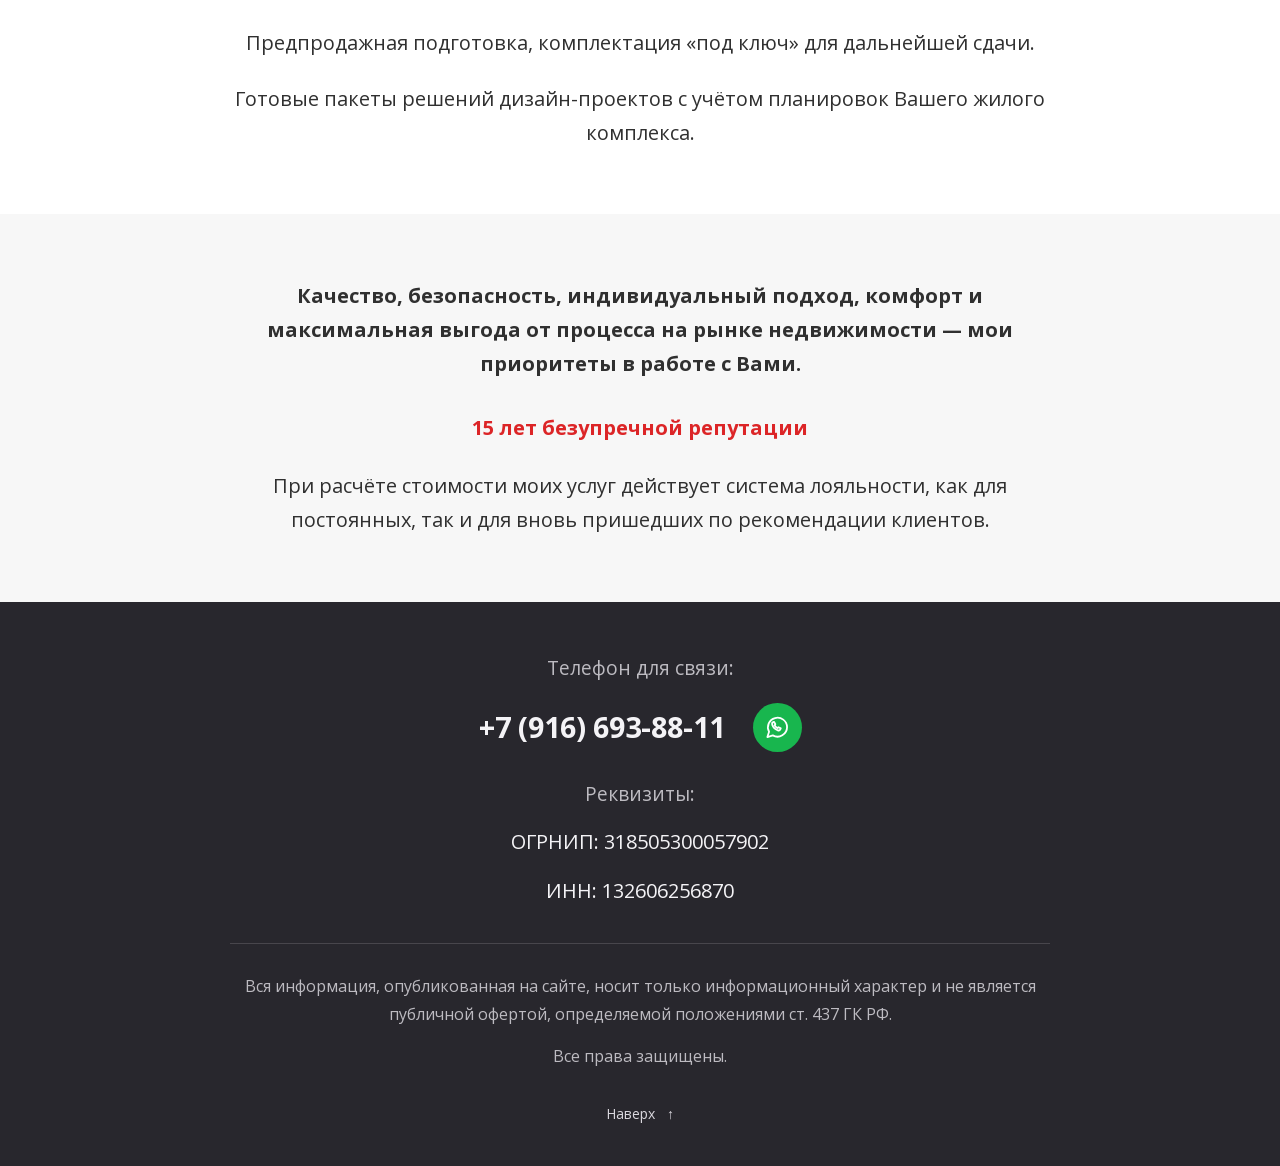
==== commit 1c99e29b: "Match client references with photo-first layout and Cyrillic typography" ====
--- a/site/index.html
+++ b/site/index.html
@@ -5,12 +5,13 @@
   <meta name="robots" content="noindex, nofollow, noarchive, noimageindex">
   <meta name="googlebot" content="noindex, nofollow, noarchive, noimageindex">
   <meta name="viewport" content="width=device-width, initial-scale=1">
-  <meta name="theme-color" content="#f9f9f7">
+  <meta name="theme-color" content="#ffffff">
   <meta name="description" content="Бюро недвижимости Марины Сырник. Продажа и покупка недвижимости, ипотечный брокеридж, аренда и хоумстейджинг. 15 лет безупречной репутации.">
   <title>Бюро недвижимости Марины Сырник</title>
   <link rel="icon" type="image/svg+xml" href="data:image/svg+xml,%3Csvg xmlns='http://www.w3.org/2000/svg' viewBox='0 0 32 32'%3E%3Crect width='32' height='32' fill='white'/%3E%3Cpath d='M3 3h26v26H3zM10 10h12v12H10z' fill='none' stroke='%23ed2527' stroke-width='3'/%3E%3C/svg%3E">
   <link rel="preload" as="image" href="assets/hero.webp" fetchpriority="high">
-  <link rel="stylesheet" href="styles.css">
+  <link rel="preload" href="assets/fonts/open-sans-normal-400-cyrillic.woff2" as="font" type="font/woff2" crossorigin>
+  <link rel="stylesheet" href="styles.css?v=20260912-reference">
   <script src="app.js" defer></script>
 </head>
 <body>
@@ -25,59 +26,128 @@
     <nav class="mobile-nav" id="mobile-nav" aria-label="Мобильная навигация" hidden><a href="#about">Обо мне</a><a href="#services">Услуги</a><a href="#approach">Мой подход</a><a href="#contacts">Контакты</a><a href="tel:+79166938811">+7 (916) 693-88-11</a></nav>
   </header>
   <main id="main">
-    <section class="hero container" id="home" aria-labelledby="hero-title">
-      <div class="hero-copy">
-        <h1 id="hero-title"><span class="eyebrow">Бюро недвижимости</span> <span class="hero-name">Марины<br> <em>Сырник</em></span></h1>
-        <p class="hero-description">Качество. Безопасность. Комфорт.<br> Индивидуальный подход к Вашей недвижимости.</p>
-        <a class="button button-red" href="tel:+79166938811">Обсудить Ваш вопрос <span aria-hidden="true">↗</span></a>
-        <div class="hero-reputation"><span class="reputation-number">15<span>лет</span></span><span class="reputation-caption">безупречной<br> репутации</span></div>
+    <section class="hero" id="home" aria-labelledby="hero-title">
+      <h1 id="hero-title" class="sr-only">Бюро недвижимости Марины Сырник</h1>
+      <img class="hero-photo" src="assets/hero.webp" alt="Марина Сырник — эксперт по недвижимости" width="1800" height="1012" fetchpriority="high">
+    </section>
+
+    <section id="about" aria-label="Знакомство с Мариной Сырник">
+      <div class="quote-section">
+        <figure class="quote reading-width">
+          <blockquote>«Опыт заключается в знаниях и навыках, проявляющихся в нужное время и в нужном месте мгновенно, в моменте, играющих ключевую роль в решении Вашего вопроса в сфере недвижимости»</blockquote>
+          <figcaption class="signature">Сырник Марина Михайловна</figcaption>
+        </figure>
       </div>
-      <div class="hero-visual"><img class="hero-photo" src="assets/hero.webp" alt="Марина Сырник — эксперт по недвижимости" width="1800" height="1012" fetchpriority="high"><div class="portrait-caption"><span>Ваш эксперт по недвижимости</span><span>Сырник Марина Михайловна</span></div></div>
-      <a class="hero-scroll" href="#about">Знакомство <span aria-hidden="true">↓</span></a>
-    </section>
-    <section class="about container" id="about" aria-label="Знакомство с Мариной Сырник">
-      <div class="intro"><p class="intro-lead">Я, Сырник Марина Михайловна — эксперт по вопросам недвижимости, приветствую Вас!</p><p>Я рада предложить Вам свой исключительный и высокий профессиональный подход в решении Ваших вопросов в сфере недвижимости!</p></div>
-      <figure class="quote"><blockquote>«Опыт заключается в знаниях и навыках, проявляющихся в нужное время и в нужном месте мгновенно, в моменте, играющих ключевую роль в решении Вашего вопроса в сфере недвижимости».</blockquote><figcaption>Сырник М. М.</figcaption></figure>
-    </section>
-    <section class="sales section" id="services" aria-labelledby="sales-title">
-      <div class="container">
-        <div class="section-heading"><div><p class="section-label"><span>01</span> Продажа недвижимости</p><h2 id="sales-title">Своя уникальная<br> <em>система продаж.</em></h2></div><p class="heading-aside">Ответственная нацеленность<br> на результат на каждом этапе<br> нашего взаимодействия.</p></div>
-        <div class="sales-grid">
-          <div class="sales-visual"><img src="assets/consultation.webp" alt="Обсуждение и подписание документов по сделке с недвижимостью" width="1290" height="1260" loading="lazy"><div class="sales-time"><span class="sales-time-value">3 дня <span>—</span> 3 месяца</span><span>Гарантированная продажа в срок</span></div></div>
-          <ol class="sales-list">
-            <li><span class="item-number">01</span><div><h3>Стратегия под Вашу задачу</h3><p>Разработка беспроигрышной стратегии в каждом конкретном случае.</p></div></li>
-            <li><span class="item-number">02</span><div><h3>Абсолютная прозрачность</h3><p>Абсолютная прозрачность процесса продажи объекта. Отчётность о проделанной работе на каждом этапе нашего взаимодействия.</p></div></li>
-            <li><span class="item-number">03</span><div><h3>Продажа в срок</h3><p>Гарантированная продажа в срок от 3-х дней до 3-х месяцев.</p></div></li>
-            <li><span class="item-number">04</span><div><h3>Максимальная рыночная стоимость</h3><p>Продажа объекта по максимальной рыночной стоимости. Ответственная нацеленность на результат, чтобы Вы остались довольны моей работой и рекомендовали меня в дальнейшем своему близкому кругу лиц.</p></div></li>
-          </ol>
+      <div class="intro-section">
+        <div class="reading-width intro">
+          <p>Я, Сырник Марина Михайловна — эксперт по вопросам недвижимости, приветствую Вас!</p>
+          <p>Рада предложить Вам свой исключительный профессиональный подход в решении Ваших вопросов в сфере недвижимости!</p>
         </div>
       </div>
     </section>
-    <section class="purchase section" id="purchase" aria-labelledby="purchase-title">
-      <div class="container">
-        <div class="section-heading"><div><p class="section-label"><span>02</span> Покупка объекта недвижимости</p><h2 id="purchase-title">Максимально комфортная.<br> <em>И безопасная.</em></h2></div></div>
-        <div class="purchase-grid">
-          <div class="purchase-options">
-            <details class="purchase-detail" open><summary><span class="item-number">01</span><h3>Новостройки</h3><span class="toggle-icon" aria-hidden="true"></span></summary><div class="detail-content"><p class="detail-lead">Подбор новостроек под Ваши цели!</p><p>Поиск объекта недвижимости для моего клиента осуществляется из выбора <strong>100% новостроек!</strong></p><p>Расскажу про сильные и слабые стороны каждого проекта, проверю застройщика на возможные риски и предоставлю Вам подробную информацию.</p></div></details>
-            <details class="purchase-detail"><summary><span class="item-number">02</span><h3>Вторичный рынок</h3><span class="toggle-icon" aria-hidden="true"></span></summary><div class="detail-content"><p>Вместе мы сформируем качественный запрос на идеально подходящий объект недвижимости именно для Вас и приступим к его поиску.</p><p>Найдём. Везде. Возможно даже на закрытых ресурсах. Работаем до результата.</p><p>Не будем продавать Ваш объект недвижимости, пока не найдём альтернативный вариант, если Ваша сделка нацелена на одновременное решение жилищного вопроса.</p><p>Применим приёмы грамотного профессионального торга.</p><p>Не упустим понравившийся объект! Не позволим перехватить инициативу другим потенциальным покупателям!</p><div class="verification-note"><h4>Отчёт о проверке объекта недвижимости</h4><p>Составлен с позиции добросовестности покупателя. С учётом судебной практики в РФ. Со ссылками на источники проверки.</p><p>Проверка объекта, собственника, супруга собственника и всех сделок в цепочке, которые когда-либо были с объектом.</p></div></div></details>
-            <details class="purchase-detail"><summary><span class="item-number">03</span><h3>Земельные участки и дома</h3><span class="toggle-icon" aria-hidden="true"></span></summary><div class="detail-content"><p>Со мной Вы сможете максимально безопасно выбрать земельный участок или дом своей мечты.</p><p>В своей работе я взаимодействую с профильными специалистами в сфере строительства и кадастровых работ. Мы проверим и просчитаем возможные риски на понравившемся Вам объекте недвижимости.</p></div></details>
+
+    <div class="services-surface">
+      <section class="service-section sales reading-width" id="services" aria-labelledby="sales-title">
+        <h2 id="sales-title">Своя уникальная система продаж</h2>
+        <div class="sales-list">
+          <div class="sales-point">
+            <h3>Разработка беспроигрышной стратегии</h3>
+            <p>в каждом конкретном случае.</p>
           </div>
-          <aside class="purchase-visual"><img src="assets/house.webp" alt="Макет дома с красными окнами и документы на недвижимость" width="1290" height="1269" loading="lazy"><p>Найдём. Везде.<br> <em>Работаем до результата.</em></p></aside>
+          <div class="sales-point">
+            <h3>Абсолютная прозрачность процесса продажи объекта</h3>
+            <p>Отчётность о проделанной работе на каждом этапе нашего взаимодействия.</p>
+          </div>
+          <div class="sales-point">
+            <h3>Гарантированная продажа в срок</h3>
+            <p>от 3-х дней до 3-х месяцев.</p>
+          </div>
+          <div class="sales-point">
+            <h3>Продажа объекта по максимальной рыночной стоимости</h3>
+            <p>Ответственная нацеленность на результат, чтобы Вы остались довольны моей работой и рекомендовали меня в дальнейшем своему близкому кругу лиц.</p>
+          </div>
         </div>
+      </section>
+
+      <section class="service-section purchase reading-width" id="purchase" aria-labelledby="purchase-title">
+        <h2 id="purchase-title">Покупка объекта недвижимости.<br> Максимально комфортная и безопасная</h2>
+        <article class="purchase-type" aria-labelledby="newbuild-title">
+          <h3 id="newbuild-title">Новостройки</h3>
+          <p>Я работаю со всеми застройщиками, а не только с теми, кто платит комиссию агентам.</p>
+          <p>Подбор новостроек под Ваши цели!</p>
+          <p>Поиск объекта недвижимости для моего клиента осуществляется из выбора 100% новостроек!</p>
+          <p>Расскажу про сильные и слабые стороны каждого проекта, проверю застройщика на возможные риски и предоставлю Вам подробную информацию.</p>
+        </article>
+        <article class="purchase-type" aria-labelledby="resale-title">
+          <h3 id="resale-title">Вторичный рынок</h3>
+          <p>Вместе мы сформируем качественный запрос на идеально подходящий объект недвижимости именно для Вас и приступим к его поиску.</p>
+          <p>Найдём. Везде. Возможно даже на закрытых ресурсах. Работаем до результата.</p>
+          <p>Не будем продавать Ваш объект недвижимости, пока не найдём альтернативный вариант, если Ваша сделка нацелена на одновременное решение жилищного вопроса.</p>
+          <p>Применим приёмы грамотного профессионального торга.</p>
+          <p>Не упустим понравившийся объект! Не позволим перехватить инициативу другим потенциальным покупателям!</p>
+          <div class="verification-note">
+            <h4>Отчёт о проверке объекта недвижимости</h4>
+            <p>Составлен с позиции добросовестности покупателя. С учётом судебной практики в РФ. Со ссылками на источники проверки.</p>
+            <p>Проверка объекта, собственника, супруга собственника и всех сделок в цепочке, которые когда-либо были с объектом.</p>
+          </div>
+        </article>
+        <article class="purchase-type" aria-labelledby="country-title">
+          <h3 id="country-title">Приобретение земельных участков и домов</h3>
+          <p>Со мной Вы сможете максимально безопасно выбрать земельный участок или дом своей мечты.</p>
+          <p>В своей работе я взаимодействую с профильными специалистами в сфере строительства и кадастровых работ. Мы проверим и просчитаем возможные риски на понравившемся Вам объекте недвижимости.</p>
+        </article>
+      </section>
+    </div>
+
+    <div class="additional-surface">
+      <section class="service-section reading-width" id="mortgage" aria-labelledby="mortgage-title">
+        <h2 id="mortgage-title">Ипотечный брокеридж и страхование</h2>
+        <p>Я являюсь партнёром крупных банков, предоставляющих ипотечные кредиты.</p>
+        <p>Страхование объектов недвижимости при участии моих партнёров — более выгодно по стоимости в большинстве случаев.</p>
+      </section>
+      <section class="service-section reading-width" id="rent" aria-labelledby="rent-title">
+        <h2 id="rent-title">Аренда и найм</h2>
+        <p>Подбор максимально подходящих и благонадёжных кандидатов для проживания в сдаваемом Вами объекте недвижимости.</p>
+        <p>Работаю по форме эксклюзивного договора найма/аренды, способствующего комфортному взаимодействию сторон.</p>
+        <p>Возможно сопровождение на весь период сдачи Вашего объекта.</p>
+      </section>
+      <section class="service-section reading-width" id="staging" aria-labelledby="staging-title">
+        <h2 id="staging-title">Хоумстейджинг</h2>
+        <p>Преображение Вашего объекта недвижимости, раскрытие его потенциала для продажи или сдачи благодаря грамотному декорированию, добавлению акцентов и деталей.</p>
+        <p>Предпродажная подготовка, комплектация «под ключ» для дальнейшей сдачи.</p>
+        <p>Готовые пакеты решений дизайн-проектов с учётом планировок Вашего жилого комплекса.</p>
+      </section>
+    </div>
+
+    <section class="approach-section" id="approach" aria-label="Мои приоритеты в работе с Вами">
+      <div class="reading-width">
+        <p class="priorities">Качество, безопасность, индивидуальный подход, комфорт и максимальная выгода от процесса на рынке недвижимости — мои приоритеты в работе с Вами.</p>
+        <p class="reputation">15 лет безупречной репутации</p>
+        <p>При расчёте стоимости моих услуг действует система лояльности, как для постоянных, так и для вновь пришедших по рекомендации клиентов.</p>
       </div>
     </section>
-    <section class="additional section" aria-labelledby="additional-title">
-      <div class="container">
-        <div class="section-heading"><div><p class="section-label"><span>03—05</span> Другие направления</p><h2 id="additional-title">Каждая деталь<br> <em>имеет значение.</em></h2></div></div>
-        <div class="service-row" id="mortgage"><span class="item-number">03</span><h3>Ипотечный брокеридж<br> и страхование</h3><div class="service-text"><p>Я являюсь партнёром крупных банков, предоставляющих ипотечные кредиты.</p><p>Страхование объектов недвижимости при участии моих партнёров — более выгодно по стоимости в большинстве случаев.</p></div></div>
-        <div class="service-row" id="rent"><span class="item-number">04</span><h3>Аренда и найм</h3><div class="service-text"><p>Подбор максимально подходящих и благонадёжных кандидатов для проживания в сдаваемом Вами объекте недвижимости.</p><p>Работаю по форме эксклюзивного договора найма/аренды, способствующего комфортному взаимодействию сторон.</p><p>Возможно сопровождение на весь период сдачи Вашего объекта.</p></div></div>
-        <div class="staging" id="staging"><div class="staging-photo"><img src="assets/interior.webp" alt="Марина Сырник в интерьере с красным креслом" width="1350" height="2000" loading="lazy"></div><div class="staging-copy"><p class="section-label"><span>05</span> Хоумстейджинг</p><h3>Раскрыть потенциал<br> <em>Вашего пространства.</em></h3><p>Преображение Вашего объекта недвижимости, раскрытие его потенциала для продажи или сдачи благодаря грамотному декорированию, добавлению акцентов и деталей.</p><p>Предпродажная подготовка, комплектация «под ключ» для дальнейшей сдачи.</p><p>Готовые пакеты решений дизайн-проектов с учётом планировок Вашего жилого комплекса.</p></div></div>
+  </main>
+
+  <footer class="footer" id="contacts" aria-label="Контакты и реквизиты">
+    <div class="reading-width">
+      <p class="contact-label">Телефон для связи:</p>
+      <div class="contact-links">
+        <a class="contact-phone" href="tel:+79166938811">+7 (916) 693-88-11</a>
+        <a class="whatsapp-link" href="https://wa.me/79166938811" target="_blank" rel="noopener noreferrer" aria-label="Написать Марине в WhatsApp">
+          <svg viewBox="0 0 24 24" width="27" height="27" fill="none" stroke="currentColor" stroke-width="1.6" stroke-linecap="round" stroke-linejoin="round" aria-hidden="true"><path d="M20.5 11.6a8.5 8.5 0 0 1-12.7 7.4L3 20.5l1.5-4.7a8.5 8.5 0 1 1 16-4.2Z"/><path d="m9 7-1.2.5c-.7.3-.8 1.1-.5 2 .7 2.2 2.7 4.1 5 5 .9.3 1.7.2 2-.5l.6-1.2-2-1-1 .7a7.4 7.4 0 0 1-2.5-2.5l.7-1Z"/></svg>
+        </a>
       </div>
-    </section>
-    <section class="approach section" id="approach" aria-labelledby="approach-title"><div class="container approach-inner"><p class="section-label">Мои приоритеты в работе с Вами</p><h2 id="approach-title">Качество. Безопасность.<br> Индивидуальный подход.<br> <em>Комфорт и максимальная выгода.</em></h2><p class="approach-context">От процесса на рынке недвижимости.</p><div class="loyalty"><span class="loyalty-mark" aria-hidden="true"></span><p>При расчёте стоимости моих услуг действует система лояльности, как для постоянных, так и для вновь пришедших по рекомендации клиентов.</p></div></div></section>
-    <section class="contact section" id="contacts" aria-labelledby="contact-title"><div class="container contact-grid"><div class="contact-photo"><img src="assets/contact.webp" alt="Портрет Марины Михайловны Сырник" width="1369" height="2000" loading="lazy"></div><div class="contact-copy"><p class="section-label">Ваш эксперт по недвижимости</p><h2 id="contact-title">Сырник<br> <em>Марина Михайловна.</em></h2><p class="contact-note">15 лет безупречной репутации</p><a href="tel:+79166938811" class="contact-phone">+7 (916) 693-88-11 <span aria-hidden="true">↗</span></a><a href="tel:+79166938811" class="button button-red">Позвонить Марине <span aria-hidden="true">↗</span></a></div></div></section>
-
-  </main>
-  <footer class="footer"><div class="container footer-inner"><a href="#home">Бюро недвижимости Марины Сырник</a><span>Ваш эксперт по недвижимости</span><a href="#home" class="back-top">Наверх <span aria-hidden="true">↑</span></a></div></footer>
+      <div class="requisites">
+        <p class="contact-label">Реквизиты:</p>
+        <p>ОГРНИП: <span>318505300057902</span></p>
+        <p>ИНН: <span>132606256870</span></p>
+      </div>
+      <div class="legal-note">
+        <p>Вся информация, опубликованная на сайте, носит только информационный характер и не является публичной офертой, определяемой положениями ст. 437 ГК РФ.</p>
+        <p>Все права защищены.</p>
+      </div>
+      <a href="#home" class="back-top">Наверх <span aria-hidden="true">↑</span></a>
+    </div>
+  </footer>
 </body>
 </html>
--- a/site/styles.css
+++ b/site/styles.css
@@ -1,19 +1,254 @@
-:root{--red:#dc2527;--red-hover:#bf191d;--ink:#222524;--muted:#696b67;--paper:#f9f9f7;--line:#dedfd9;--serif:Georgia,'Times New Roman',serif;--sans:-apple-system,BlinkMacSystemFont,'Segoe UI',Arial,sans-serif;--gutter:clamp(24px,4.8vw,84px)}
-*{box-sizing:border-box}html{scroll-behavior:smooth;scroll-padding-top:110px}body{margin:0;background:var(--paper);color:var(--ink);font:16px/1.6 var(--sans);-webkit-font-smoothing:antialiased}button,a{-webkit-tap-highlight-color:transparent}button,input{font:inherit}a{color:inherit;text-decoration:none}button{color:inherit}img{display:block;max-width:100%;object-fit:cover}h1,h2,h3,p,figure{margin:0}::selection{background:var(--red);color:white}a,button{touch-action:manipulation}:focus-visible{outline:2px solid var(--red);outline-offset:6px}.container{width:calc(100% - var(--gutter)*2);max-width:1512px;margin-inline:auto}.skip-link{position:fixed;top:-80px;left:20px;z-index:100;background:white;padding:12px 20px}.skip-link:focus{top:16px}.header{position:sticky;top:0;z-index:30;background:rgba(249,249,247,.96);backdrop-filter:blur(16px);border-bottom:1px solid var(--line)}.header-inner{min-height:104px;display:flex;align-items:center;justify-content:space-between;gap:32px}.brand{width:226px;flex-shrink:0}.brand img{width:100%;height:auto}.desktop-nav{display:flex;gap:30px;font-size:14px}.desktop-nav a{position:relative;padding:12px 0}.desktop-nav a:after{content:'';position:absolute;bottom:5px;left:0;width:0;height:1px;background:var(--red);transition:width .2s}.desktop-nav a:hover:after{width:100%}.header-phone{font-size:16px;white-space:nowrap}.header-phone:hover{color:var(--red)}.menu-toggle{display:none}.mobile-nav[hidden]{display:none}.hero{position:relative;display:grid;grid-template-columns:46% 54%;padding-top:50px;padding-bottom:64px}.hero-copy{padding:30px 30px 20px 0;display:flex;flex-direction:column;align-items:flex-start}.eyebrow{display:block;font-family:var(--sans);font-weight:500;font-size:14px;letter-spacing:.14em;text-transform:uppercase}.hero-name{display:block;margin-top:30px;font:clamp(76px,7.5vw,116px)/.99 var(--serif);letter-spacing:-.065em}.hero-name em{font-weight:400;color:var(--red)}.hero-description{font-size:16px;line-height:1.8;color:var(--muted);margin-top:32px}.button{display:inline-flex;align-items:center;justify-content:space-between;gap:42px;min-height:58px;padding:16px 24px;font-size:14px;font-weight:500;transition:background .2s,transform .2s}.button span{font-size:23px;line-height:1}.button-red{background:var(--red);color:white}.button-red:hover{background:var(--red-hover);transform:translateY(-2px)}.hero .button{margin-top:28px}.hero-reputation{display:flex;align-items:center;gap:24px;margin-top:37px}.reputation-number{font:52px/1 var(--serif);letter-spacing:-.06em}.reputation-number>span{font:14px var(--sans);letter-spacing:0;margin-left:8px}.reputation-caption{font-size:14px;line-height:1.5;border-left:1px solid #babcb5;padding-left:24px;color:var(--muted)}.hero-visual{position:relative;min-width:0;min-height:560px;align-self:stretch;background:#282327;overflow:hidden}.hero-photo{height:100%;width:100%;position:absolute;inset:0;object-position:48% center}.hero-visual:after{content:'';position:absolute;inset:55% 0 0;background:linear-gradient(transparent,rgba(0,0,0,.68));pointer-events:none}.portrait-caption{position:absolute;left:32px;right:28px;bottom:27px;z-index:1;color:white;display:flex;flex-direction:column;gap:2px}.portrait-caption span:first-child{font-size:12px;letter-spacing:.06em;opacity:.8}.portrait-caption span:last-child{font-size:16px}.hero-scroll{position:absolute;left:0;bottom:2px;display:flex;gap:32px;align-items:center;font-size:12px;letter-spacing:.12em;text-transform:uppercase;color:var(--muted)}.hero-scroll span{font-size:22px;color:var(--red)}.about{padding:98px 0 92px}.section-marker{display:flex;align-items:center;gap:12px;text-transform:uppercase;font-size:12px;letter-spacing:.1em;color:var(--muted)}.small-square{width:8px;height:8px;background:var(--red);flex-shrink:0}.intro{display:grid;grid-template-columns:1.2fr 1fr;gap:12%;margin-top:35px;align-items:center}.intro-lead{font:34px/1.4 var(--serif);letter-spacing:-.025em}.intro>p:last-child{font-size:17px;color:var(--muted);max-width:435px}.quote{position:relative;text-align:center;margin:80px auto 0;padding:64px 70px 0;border-top:1px solid var(--line)}.quote:before{content:'“';position:absolute;left:calc(50% - 28px);top:-17px;width:56px;height:40px;font:72px/1 var(--serif);background:var(--paper);color:var(--red)}.quote blockquote{margin:0;font:italic clamp(24px,2.5vw,38px)/1.5 var(--serif);letter-spacing:-.02em}.quote figcaption{margin-top:26px;font-size:14px;color:var(--muted)}.footer{padding:28px 0;border-top:1px solid var(--line)}.footer-inner{display:flex;gap:20px;justify-content:space-between;font-size:12px;color:var(--muted)}.back-top{display:flex;gap:18px}.back-top span{color:var(--red)}
-@media(min-width:1800px){.hero-name{font-size:124px}.hero-visual{min-height:650px}}
-@media(max-width:1100px){.desktop-nav{gap:18px}.brand{width:195px}.header-inner{gap:20px;min-height:92px}.header-phone{font-size:14px}.hero-copy{padding-right:20px}.hero-name{font-size:clamp(68px,8.3vw,100px)}.hero-visual{min-height:550px}.intro{gap:7%}.quote{padding-inline:20px}}
-@media(max-width:820px){.header-inner{min-height:86px}.brand{width:183px}.desktop-nav{display:none}.header-phone{margin-left:auto}.menu-toggle{background:none;border:none;display:flex;flex-direction:column;justify-content:center;gap:6px;width:44px;height:44px;padding:10px;cursor:pointer}.menu-toggle span{display:block;background:var(--ink);width:24px;height:1px;transition:transform .2s}.menu-toggle[aria-expanded=true] span:first-child{transform:translateY(3.5px) rotate(45deg)}.menu-toggle[aria-expanded=true] span:last-child{transform:translateY(-3.5px) rotate(-45deg)}.mobile-nav{display:flex;flex-direction:column;padding:16px var(--gutter) 24px;border-top:1px solid var(--line);gap:4px}.mobile-nav a{padding:10px 0}.hero{grid-template-columns:1fr 1fr;padding-top:32px;column-gap:18px}.hero-copy{padding-top:16px;padding-right:0}.hero-name{font-size:64px}.hero-description{font-size:16px}.hero .button{padding:16px;gap:18px;font-size:13px}.hero-visual{min-height:540px}.hero-reputation{gap:15px}.reputation-caption{padding-left:15px}.portrait-caption{left:20px;right:16px}.intro-lead{font-size:29px}.intro>p:last-child{font-size:16px}.about{padding-block:76px}.quote{margin-top:60px}}
-@media(max-width:600px){html{scroll-padding-top:95px}.header-inner{min-height:76px;gap:12px}.header-phone{display:none}.brand{width:174px}.menu-toggle{margin-left:auto}.hero{grid-template-columns:1fr;padding-top:29px;padding-bottom:52px;gap:0}.hero-copy{padding:0}.eyebrow{font-size:12px}.hero-name{font-size:clamp(64px,17.5vw,96px);margin-top:23px;line-height:1.04}.hero-name br{display:none}.hero-name em{display:block}.hero-description{font-size:16px;margin-top:22px}.hero .button{margin-top:23px;font-size:14px;padding-inline:22px;min-height:56px}.hero-reputation{position:absolute;right:0;top:247px;flex-direction:column;gap:5px;align-items:flex-start;margin-top:0}.reputation-number{font-size:43px}.reputation-caption{font-size:12px;border:0;padding:0}.hero-visual{min-height:0;aspect-ratio:1.13;margin-top:34px}.hero-photo{object-position:48% center}.portrait-caption{bottom:20px;left:20px}.portrait-caption span:last-child{font-size:14px}.portrait-caption span:first-child{font-size:12px}.hero-scroll{bottom:0;font-size:12px}.about{padding-top:62px;padding-bottom:60px}.section-marker{font-size:12px;letter-spacing:.04em;align-items:flex-start}.small-square{margin-top:5px}.intro{grid-template-columns:1fr;gap:23px;margin-top:27px}.intro-lead{font-size:29px;line-height:1.35}.intro>p:last-child{font-size:16px}.quote{margin-top:48px;padding:44px 0 0}.quote blockquote{font-size:25px;line-height:1.45}.quote figcaption{margin-top:20px}.footer-inner{flex-wrap:wrap;gap:12px}.footer-inner>span{display:none}.footer-inner>a:first-child{max-width:70%}}
-@media(max-width:380px){.hero-reputation{position:static;flex-direction:row;align-items:center;margin-top:25px;gap:20px}.hero-reputation .reputation-caption{padding-left:20px;border-left:1px solid var(--line)}.hero-name{font-size:64px}.hero .button{width:100%}}
-@media(prefers-reduced-motion:reduce){html{scroll-behavior:auto}*,*:before,*:after{animation:none!important;transition:none!important}}
-/* Services */
-.section{padding:100px 0}.section-heading{display:flex;justify-content:space-between;align-items:flex-end;gap:50px;margin-bottom:54px}.section-label{font-size:12px;font-weight:500;letter-spacing:.12em;text-transform:uppercase;margin-bottom:25px}.section-label>span{color:var(--red);margin-right:22px}h2{font:clamp(40px,4.3vw,66px)/1.12 var(--serif);letter-spacing:-.045em}h2 em,h3 em{font-weight:400;color:var(--red)}.heading-aside{font-size:14px;line-height:1.8;color:var(--muted);padding-bottom:8px}.sales{background:#f0f1ed}.sales-grid{display:grid;grid-template-columns:.95fr 1.05fr;gap:8%}.sales-visual{position:relative;align-self:start;margin-top:7px}.sales-visual>img{width:100%;height:auto;aspect-ratio:1.07}.sales-time{background:var(--red);color:#fff;padding:27px 30px;display:flex;flex-direction:column;gap:4px}.sales-time-value{font:clamp(27px,2.6vw,40px)/1.2 var(--serif);letter-spacing:-.02em}.sales-time-value>span{opacity:.55;padding-inline:5px}.sales-time>span:last-child{font-size:13px}.sales-list{list-style:none;margin:0;padding:0}.sales-list li{display:grid;grid-template-columns:28px 1fr;gap:22px;padding:27px 0;border-top:1px solid #cfd1c9}.sales-list li:first-child{padding-top:5px;border-top:0}.sales-list li:last-child{padding-bottom:0}.item-number{font-size:12px;line-height:1.5;color:var(--red);padding-top:6px;font-variant-numeric:tabular-nums}.sales-list h3{font-size:20px;line-height:1.4;font-weight:500;margin-bottom:10px}.sales-list p{font-size:16px;line-height:1.7;color:#62665e}.purchase{background:#252a27;color:#f9f9f7}.purchase .section-label{color:#c5c8c0}.purchase .section-label>span{color:#f27770}.purchase h2 em{color:#f27770}.purchase-grid{display:grid;grid-template-columns:1.16fr .84fr;gap:10%;align-items:start}.purchase-detail{border-bottom:1px solid #525952}.purchase-detail:first-child{border-top:1px solid #525952}summary{list-style:none;cursor:pointer}summary::-webkit-details-marker{display:none}.purchase-detail summary{padding:24px 0;display:grid;grid-template-columns:26px 1fr 24px;align-items:center;gap:20px}.purchase-detail .item-number{color:#f27770;padding:0}.purchase-detail h3{font:25px/1.3 var(--serif);letter-spacing:-.01em}.toggle-icon{width:24px;height:24px;position:relative;flex-shrink:0}.toggle-icon:before,.toggle-icon:after{content:'';position:absolute;left:4px;right:4px;height:1px;background:currentColor;top:11px;transition:transform .2s}.toggle-icon:after{transform:rotate(90deg)}details[open] .toggle-icon:after{transform:rotate(0)}.purchase-detail summary:hover{color:#f27770}.detail-content{padding:0 35px 28px 46px;font-size:16px;color:#cbd0c9}.detail-content p+p{margin-top:17px}.detail-content strong{font-weight:500;color:#fff}.detail-content .detail-lead{color:white;font-size:18px}.verification-note{margin-top:25px;padding:22px 0 0 20px;border-left:2px solid #f27770}.verification-note h4{font-size:17px;line-height:1.5;font-weight:500;margin:0 0 12px;color:#fff}.purchase-visual{padding-top:0}.purchase-visual img{width:100%;aspect-ratio:1.04;height:auto}.purchase-visual>p{font:32px/1.4 var(--serif);letter-spacing:-.02em;margin-top:25px}.purchase-visual>p em{color:#c5c8c0;font-weight:400}.service-row{display:grid;grid-template-columns:48px 1fr 1.15fr;gap:30px;border-top:1px solid var(--line);padding:37px 0 42px}.service-row>h3{font:31px/1.25 var(--serif);letter-spacing:-.025em}.service-text{color:var(--muted);font-size:16px;max-width:570px}.service-text p+p{margin-top:17px}.staging{margin-top:54px;display:grid;grid-template-columns:.9fr 1.1fr;gap:9%;align-items:center}.staging-photo{height:590px;overflow:hidden}.staging-photo img{width:100%;height:100%;object-position:center 46%}.staging-copy h3{font:44px/1.18 var(--serif);letter-spacing:-.04em;margin-bottom:30px}.staging-copy>p:not(.section-label){font-size:16px;color:var(--muted);margin-top:18px;max-width:570px}.approach{background:#f0f1ed}.approach-inner{text-align:center}.approach h2{font-size:clamp(36px,4.1vw,64px);line-height:1.24}.approach-context{margin-top:25px;color:var(--muted);font-size:14px}.loyalty{margin:44px auto 0;border-top:1px solid #cfd1c9;padding-top:34px;max-width:700px;display:flex;gap:28px;align-items:flex-start;text-align:left}.loyalty-mark{font-size:36px;color:var(--red);line-height:1}.loyalty p{font-size:16px;color:var(--muted)}.contact-grid{display:grid;grid-template-columns:.8fr 1.2fr;gap:12%;align-items:center}.contact-photo{height:525px}.contact-photo img{height:100%;width:100%;object-position:50% 34%}.contact-copy h2{font-size:clamp(42px,4.2vw,65px)}.contact-note{font-size:14px;color:var(--muted);margin-top:22px}.contact-phone{display:flex;align-items:center;justify-content:space-between;font-size:clamp(22px,2.4vw,36px);letter-spacing:-.03em;line-height:1.3;margin-top:44px;padding-top:28px;border-top:1px solid var(--line);max-width:510px;gap:20px}.contact-phone>span{color:var(--red)}.contact-phone:hover{color:var(--red)}.contact-copy .button{margin-top:30px}.hero-photo{object-position:36% center}
-@media(max-width:1100px){.section{padding:80px 0}.section-heading{gap:25px}h2{font-size:50px}.heading-aside{max-width:200px}.sales-grid{gap:6%}.sales-list li{gap:16px;padding-block:20px}.sales-list h3{font-size:18px}.sales-list p{font-size:16px}.purchase-grid{gap:7%}.purchase-detail summary{gap:15px}.purchase-detail h3{font-size:23px}.detail-content{padding-left:41px;padding-right:8px}.service-row{grid-template-columns:30px 1fr 1.15fr;gap:22px}.service-row>h3{font-size:27px}.staging{gap:7%}.staging-copy h3{font-size:37px}.staging-photo{height:560px}.contact-grid{gap:8%}.contact-photo{height:480px}}
-@media(max-width:820px){.section{padding:65px 0}.section-heading{margin-bottom:35px}.heading-aside{display:none}h2{font-size:45px}.sales-grid{grid-template-columns:.85fr 1.15fr;gap:5%}.sales-time{padding:20px}.sales-time-value{font-size:26px}.sales-list li{grid-template-columns:21px 1fr;gap:10px}.sales-list h3{font-size:17px}.sales-list p{font-size:16px}.purchase-grid{grid-template-columns:1.12fr .88fr;gap:5%}.purchase-detail summary{grid-template-columns:20px 1fr 20px;gap:10px}.purchase-detail h3{font-size:22px}.detail-content{padding-left:30px;font-size:16px}.purchase-visual>p{font-size:26px}.service-row{grid-template-columns:25px 1fr 1.3fr;gap:15px}.service-row>h3{font-size:24px}.staging-copy h3{font-size:32px}.staging-photo{height:535px}.contact-grid{gap:6%}.contact-copy h2{font-size:40px}.contact-phone{font-size:25px;gap:10px}.contact-photo{height:450px}}
-@media(max-width:600px){.section{padding:57px 0}.section-heading{display:block;margin-bottom:30px}.section-label{font-size:12px;letter-spacing:.07em;margin-bottom:22px}.section-label>span{margin-right:15px}h2{font-size:39px;line-height:1.12}.sales-grid{display:flex;flex-direction:column-reverse;gap:34px}.sales-list li{grid-template-columns:24px 1fr;gap:14px;padding-block:23px}.sales-list h3{font-size:19px}.sales-list p{font-size:16px}.sales-visual{width:100%;margin-top:0}.sales-visual>img{aspect-ratio:1.25}.sales-time{padding:24px}.sales-time-value{font-size:32px}.sales-time>span:last-child{font-size:13px}.purchase-grid{grid-template-columns:1fr;gap:34px}.purchase-detail summary{padding-block:23px;gap:12px;grid-template-columns:22px 1fr 22px}.purchase-detail h3{font-size:25px}.detail-content{padding-left:34px;font-size:16px}.purchase-visual{display:grid;grid-template-columns:42% 1fr;gap:24px;align-items:center}.purchase-visual>p{font-size:23px;margin-top:0}.purchase-visual img{aspect-ratio:1;height:auto}.verification-note{padding-left:16px}.service-row{grid-template-columns:24px 1fr;gap:13px;padding:29px 0 34px}.service-row>h3{font-size:28px}.service-text{grid-column:2;margin-top:6px;font-size:16px}.staging{grid-template-columns:1fr;gap:30px;margin-top:25px}.staging-photo{height:440px}.staging-photo img{object-position:center 54%}.staging-copy h3{font-size:35px}.staging-copy .section-label{margin-bottom:18px}.staging-copy>p:not(.section-label){font-size:16px}.approach-inner{text-align:left}.approach h2{font-size:34px;line-height:1.25}.approach h2 br{display:none}.approach h2 em{display:block}.approach-context{margin-top:20px}.loyalty{gap:20px;margin-top:32px;padding-top:28px}.loyalty p{font-size:16px}.contact-grid{grid-template-columns:1fr;gap:31px}.contact-photo{height:400px;width:80%}.contact-photo img{object-position:center 30%}.contact-copy h2{font-size:42px}.contact-note{margin-top:18px}.contact-phone{font-size:28px;line-height:1.4;margin-top:28px;padding-top:23px}.contact-copy .button{margin-top:24px}.footer{padding-block:23px}.hero-photo{object-position:38% center}}
-@media(prefers-reduced-motion:no-preference){.sales-visual img,.staging-photo img,.contact-photo img{transition:transform .6s}.sales-visual:hover img,.staging-photo:hover img,.contact-photo:hover img{transform:scale(1.025)}}
-@media print{.header{position:static}.menu-toggle,.mobile-nav,.button,.hero-scroll,.back-top{display:none!important}.container{width:94%}.section{padding:35px 0}.purchase{background:white;color:#222}.detail-content,.purchase .section-label{color:#444}.purchase-detail::details-content{content-visibility:visible;height:auto}.footer{display:none}}
-
-@media(max-width:600px){.hero-reputation{position:static;flex-direction:row;align-items:center;gap:20px;margin-top:25px}.reputation-caption{border-left:1px solid var(--line);padding-left:20px;font-size:14px}.hero-visual{margin-top:28px}}
-
-.intro{margin-top:0}.sales-visual,.contact-photo{overflow:hidden}.loyalty-mark{width:22px;height:22px;border:2px solid var(--red);flex-shrink:0;margin-top:4px;position:relative}.loyalty-mark:after{content:"";position:absolute;inset:4px;border:1px solid var(--red)}
+@font-face {
+  font-family: 'Great Vibes';
+  font-style: normal;
+  font-weight: 400;
+  font-display: swap;
+  src: url(assets/fonts/great-vibes-normal-400-cyrillic.woff2) format('woff2');
+  unicode-range: U+0301, U+0400-045F, U+0490-0491, U+04B0-04B1, U+2116;
+}
+
+@font-face {
+  font-family: 'Great Vibes';
+  font-style: normal;
+  font-weight: 400;
+  font-display: swap;
+  src: url(assets/fonts/great-vibes-normal-400-latin.woff2) format('woff2');
+  unicode-range: U+0000-00FF, U+0131, U+0152-0153, U+02BB-02BC, U+02C6, U+02DA, U+02DC, U+0304, U+0308, U+0329, U+2000-206F, U+20AC, U+2122, U+2191, U+2193, U+2212, U+2215, U+FEFF, U+FFFD;
+}
+
+@font-face {
+  font-family: 'Open Sans';
+  font-style: italic;
+  font-weight: 400;
+  font-stretch: 100%;
+  font-display: swap;
+  src: url(assets/fonts/open-sans-italic-400-cyrillic.woff2) format('woff2');
+  unicode-range: U+0301, U+0400-045F, U+0490-0491, U+04B0-04B1, U+2116;
+}
+
+@font-face {
+  font-family: 'Open Sans';
+  font-style: italic;
+  font-weight: 400;
+  font-stretch: 100%;
+  font-display: swap;
+  src: url(assets/fonts/open-sans-italic-400-latin.woff2) format('woff2');
+  unicode-range: U+0000-00FF, U+0131, U+0152-0153, U+02BB-02BC, U+02C6, U+02DA, U+02DC, U+0304, U+0308, U+0329, U+2000-206F, U+20AC, U+2122, U+2191, U+2193, U+2212, U+2215, U+FEFF, U+FFFD;
+}
+
+@font-face {
+  font-family: 'Open Sans';
+  font-style: normal;
+  font-weight: 400;
+  font-stretch: 100%;
+  font-display: swap;
+  src: url(assets/fonts/open-sans-normal-400-cyrillic.woff2) format('woff2');
+  unicode-range: U+0301, U+0400-045F, U+0490-0491, U+04B0-04B1, U+2116;
+}
+
+@font-face {
+  font-family: 'Open Sans';
+  font-style: normal;
+  font-weight: 400;
+  font-stretch: 100%;
+  font-display: swap;
+  src: url(assets/fonts/open-sans-normal-400-latin.woff2) format('woff2');
+  unicode-range: U+0000-00FF, U+0131, U+0152-0153, U+02BB-02BC, U+02C6, U+02DA, U+02DC, U+0304, U+0308, U+0329, U+2000-206F, U+20AC, U+2122, U+2191, U+2193, U+2212, U+2215, U+FEFF, U+FFFD;
+}
+
+@font-face {
+  font-family: 'Open Sans';
+  font-style: normal;
+  font-weight: 700;
+  font-stretch: 100%;
+  font-display: swap;
+  src: url(assets/fonts/open-sans-normal-400-cyrillic.woff2) format('woff2');
+  unicode-range: U+0301, U+0400-045F, U+0490-0491, U+04B0-04B1, U+2116;
+}
+
+@font-face {
+  font-family: 'Open Sans';
+  font-style: normal;
+  font-weight: 700;
+  font-stretch: 100%;
+  font-display: swap;
+  src: url(assets/fonts/open-sans-normal-400-latin.woff2) format('woff2');
+  unicode-range: U+0000-00FF, U+0131, U+0152-0153, U+02BB-02BC, U+02C6, U+02DA, U+02DC, U+0304, U+0308, U+0329, U+2000-206F, U+20AC, U+2122, U+2191, U+2193, U+2212, U+2215, U+FEFF, U+FFFD;
+}
+
+:root {
+  --red: #dc2527;
+  --ink: #303030;
+  --paper: #fff;
+  --soft: #f7f7f7;
+  --line: #e5e5e5;
+  --sans: 'Open Sans', Arial, sans-serif;
+  --signature: 'Great Vibes', cursive;
+  --header-sans: -apple-system, BlinkMacSystemFont, 'Segoe UI', Arial, sans-serif;
+  --gutter: clamp(24px, 4.8vw, 84px);
+}
+
+* { box-sizing: border-box; }
+html { scroll-behavior: smooth; scroll-padding-top: 110px; }
+body { margin: 0; color: var(--ink); background: var(--paper); font: 1.25rem/1.7 var(--sans); -webkit-font-smoothing: antialiased; }
+a { color: inherit; text-decoration: none; }
+button { color: inherit; font: inherit; }
+a, button { -webkit-tap-highlight-color: transparent; touch-action: manipulation; }
+img { display: block; max-width: 100%; }
+h1, h2, h3, h4, p, figure, blockquote { margin: 0; }
+::selection { color: white; background: var(--red); }
+:focus-visible { outline: 2px solid var(--red); outline-offset: 6px; }
+.container { width: calc(100% - var(--gutter) * 2); max-width: 1512px; margin-inline: auto; }
+.reading-width { width: calc(100% - 64px); max-width: 820px; margin-inline: auto; }
+.sr-only { position: absolute; width: 1px; height: 1px; overflow: hidden; clip-path: inset(50%); white-space: nowrap; }
+.skip-link { position: fixed; top: -100px; left: 20px; z-index: 100; padding: 12px 20px; background: white; font-size: 1rem; }
+.skip-link:focus { top: 16px; }
+
+/* Keep the existing logo and header layout. */
+.header { position: sticky; top: 0; z-index: 30; background: rgba(249,249,247,.97); backdrop-filter: blur(16px); border-bottom: 1px solid #dedfd9; font-family: var(--header-sans); }
+.header-inner { min-height: 104px; display: flex; align-items: center; justify-content: space-between; gap: 32px; }
+.brand { width: 226px; flex-shrink: 0; }
+.brand img { width: 100%; height: auto; }
+.desktop-nav { display: flex; gap: 30px; font-size: .875rem; }
+.desktop-nav a { position: relative; padding: 12px 0; }
+.desktop-nav a::after { content: ''; position: absolute; bottom: 5px; left: 0; width: 0; height: 1px; background: var(--red); transition: width .2s; }
+.desktop-nav a:hover::after { width: 100%; }
+.header-phone { font-size: 1rem; white-space: nowrap; }
+.header-phone:hover { color: var(--red); }
+.menu-toggle { display: none; }
+.mobile-nav[hidden] { display: none; }
+
+/* Portrait first, followed directly by the quotation. */
+.hero { position: relative; background: #211b1f; }
+.hero-photo { width: 100%; height: clamp(12rem, 56.25vw, 42rem); object-fit: cover; object-position: 50% 40%; }
+.quote-section { padding: 46px 0 42px; background: var(--soft); text-align: center; }
+.quote { position: relative; }
+.quote blockquote { position: relative; z-index: 1; font-size: 1.6rem; font-style: italic; line-height: 1.65; }
+.quote::before { content: '”'; position: absolute; right: -22px; top: -34px; color: #fff; font: 12rem/.9 Georgia, serif; pointer-events: none; }
+.signature { font: 400 3.2rem/1.5 var(--signature); color: #1b1b1b; }
+.quote .signature { margin-top: 32px; }
+.quote .signature::before { content: ''; display: block; width: 64%; max-width: 360px; height: 2px; margin: 0 auto 23px; background: var(--red); }
+.intro-section { padding: 42px 0 65px; text-align: center; }
+.intro::before { content: ''; display: block; width: 30px; height: 3px; margin: 0 auto 45px; background: var(--red); }
+.intro p + p { margin-top: 26px; }
+
+/* All service descriptions stay visible, as in the supplied reference. */
+.services-surface { background: var(--soft); }
+.service-section { padding-block: 64px; text-align: center; }
+h2 { margin-bottom: 38px; font-size: 1.8rem; line-height: 1.4; font-weight: 700; }
+h3 { font-size: 1.5rem; line-height: 1.45; font-weight: 700; }
+h4 { font-size: 1.25rem; line-height: 1.5; font-weight: 700; }
+p + p { margin-top: 22px; }
+.sales { padding-bottom: 28px; }
+.sales-point + .sales-point { margin-top: 34px; }
+.sales-point h3 { font-size: 1.25rem; }
+.sales-point p { margin-top: 2px; }
+.purchase { padding-top: 46px; }
+.purchase h2 { max-width: 760px; margin-inline: auto; }
+.purchase-type h3 { margin-bottom: 25px; font-size: 1.7rem; }
+.purchase-type + .purchase-type { margin-top: 64px; }
+.purchase-type + .purchase-type::before { content: ''; display: block; width: 30px; height: 2px; margin: 0 auto 36px; background: var(--red); }
+.verification-note { margin-top: 34px; }
+.verification-note h4 { margin-bottom: 18px; }
+.additional-surface { background: #fff; }
+.additional-surface .service-section + .service-section { border-top: 1px solid var(--line); }
+.approach-section { padding: 65px 0; text-align: center; background: var(--soft); }
+.priorities { font-weight: 700; }
+.reputation { margin: 30px 0 24px; color: var(--red); font-weight: 700; }
+
+.footer { padding: 50px 0 30px; color: #f4f3f6; background: #28272d; text-align: center; }
+.contact-label { color: #bdbbc1; font-size: 1.2rem; }
+.contact-links { display: flex; align-items: center; justify-content: center; gap: 28px; margin-top: 18px; }
+.contact-phone { font-size: 1.8rem; line-height: 1.4; font-weight: 700; }
+.contact-phone:hover { text-decoration: underline; text-underline-offset: 6px; }
+.whatsapp-link { display: flex; flex-shrink: 0; align-items: center; justify-content: center; width: 49px; height: 49px; border-radius: 50%; background: #18b64e; color: #fff; transition: background .2s; }
+.whatsapp-link:hover { background: #10913c; }
+.requisites { margin-top: 26px; }
+.requisites p + p { margin-top: 15px; }
+.requisites span { white-space: nowrap; }
+.legal-note { margin-top: 35px; padding-top: 28px; border-top: 1px solid #48464c; color: #bdbbc1; font-size: 1rem; line-height: 1.75; }
+.legal-note p + p { margin-top: 14px; }
+.back-top { display: inline-flex; align-items: center; gap: 12px; min-height: 44px; margin-top: 22px; font-size: .875rem; color: #d9d7dd; }
+.footer-intro { margin-bottom: 32px; padding-bottom: 30px; border-bottom: 1px solid #48464c; }
+.footer-intro .signature { color: white; margin-bottom: 16px; }
+.footer-intro p { color: #bdbbc1; }
+
+@media (max-width: 1100px) {
+  .desktop-nav { gap: 18px; }
+  .brand { width: 195px; }
+  .header-inner { gap: 20px; min-height: 92px; }
+  .header-phone { font-size: .875rem; }
+  .reading-width { max-width: 760px; }
+}
+
+@media (max-width: 820px) {
+  .header-inner { min-height: 86px; }
+  .brand { width: 183px; }
+  .desktop-nav { display: none; }
+  .header-phone { margin-left: auto; }
+  .menu-toggle { display: flex; flex-direction: column; justify-content: center; gap: 6px; width: 44px; height: 44px; padding: 10px; border: 0; background: none; cursor: pointer; }
+  .menu-toggle span { display: block; width: 24px; height: 1px; background: var(--ink); transition: transform .2s; }
+  .menu-toggle[aria-expanded=true] span:first-child { transform: translateY(3.5px) rotate(45deg); }
+  .menu-toggle[aria-expanded=true] span:last-child { transform: translateY(-3.5px) rotate(-45deg); }
+  .mobile-nav { display: flex; flex-direction: column; gap: 4px; padding: 16px var(--gutter) 24px; border-top: 1px solid var(--line); font-size: 1rem; }
+  .mobile-nav a { padding: 10px 0; }
+  .quote blockquote { font-size: 1.35rem; }
+  .signature { font-size: 2.7rem; }
+  body { font-size: 1.125rem; }
+}
+
+@media (max-width: 600px) {
+  html { scroll-padding-top: 90px; }
+  body { font-size: 1.0625rem; line-height: 1.65; }
+  .header-inner { min-height: 76px; gap: 12px; }
+  .header-phone { display: none; }
+  .brand { width: 174px; }
+  .menu-toggle { margin-left: auto; }
+  .reading-width { width: calc(100% - 48px); }
+  .hero-photo { height: auto; aspect-ratio: 1800 / 1012; object-position: center; }
+  .quote-section { padding: 24px 0 26px; }
+  .quote { width: calc(100% - 60px); }
+  .quote blockquote { font-size: 1.125rem; line-height: 1.65; }
+  .quote::before { right: -10px; top: -5px; font-size: 7rem; }
+  .quote .signature { margin-top: 28px; }
+  .signature { font-size: clamp(1.2rem, 6.4vw, 2.4rem); line-height: 1.5; white-space: nowrap; }
+  .quote .signature::before { width: 68%; margin-bottom: 15px; }
+  .intro-section { padding: 30px 0 43px; }
+  .intro::before { margin-bottom: 40px; width: 28px; height: 2px; }
+  .intro p + p { margin-top: 28px; }
+  .service-section { padding-block: 44px; }
+  h2 { font-size: 1.3rem; line-height: 1.45; margin-bottom: 30px; }
+  h3 { font-size: 1.2rem; }
+  h4 { font-size: 1.0625rem; }
+  p + p { margin-top: 22px; }
+  .sales { padding-bottom: 22px; }
+  .sales-point h3 { font-size: 1.0625rem; line-height: 1.45; }
+  .sales-point + .sales-point { margin-top: 28px; }
+  .purchase { padding-top: 44px; }
+  .purchase h2 { font-size: 1.18rem; }
+  .purchase-type h3 { font-size: 1.5rem; margin-bottom: 25px; }
+  .purchase-type + .purchase-type { margin-top: 46px; }
+  .purchase-type + .purchase-type::before { margin-bottom: 30px; }
+  .approach-section { padding: 44px 0; }
+  .reputation { margin: 26px 0 22px; }
+  .footer { padding: 35px 0 22px; }
+  .contact-label { font-size: 1.0625rem; }
+  .contact-links { gap: 16px; margin-top: 15px; flex-wrap: wrap; }
+  .contact-phone { font-size: 1.25rem; white-space: nowrap; }
+  .whatsapp-link { width: 44px; height: 44px; }
+  .requisites { margin-top: 22px; }
+  .requisites p + p { margin-top: 12px; }
+  .legal-note { margin-top: 27px; padding-top: 24px; font-size: .875rem; }
+}
+
+@media (prefers-reduced-motion: reduce) {
+  html { scroll-behavior: auto; }
+  *, *::before, *::after { transition: none !important; }
+}
+
+@media print {
+  .header { position: static; }
+  .menu-toggle, .mobile-nav, .back-top, .whatsapp-link { display: none !important; }
+  .hero-photo { max-height: 300px; }
+  .footer { background: white; color: black; }
+}
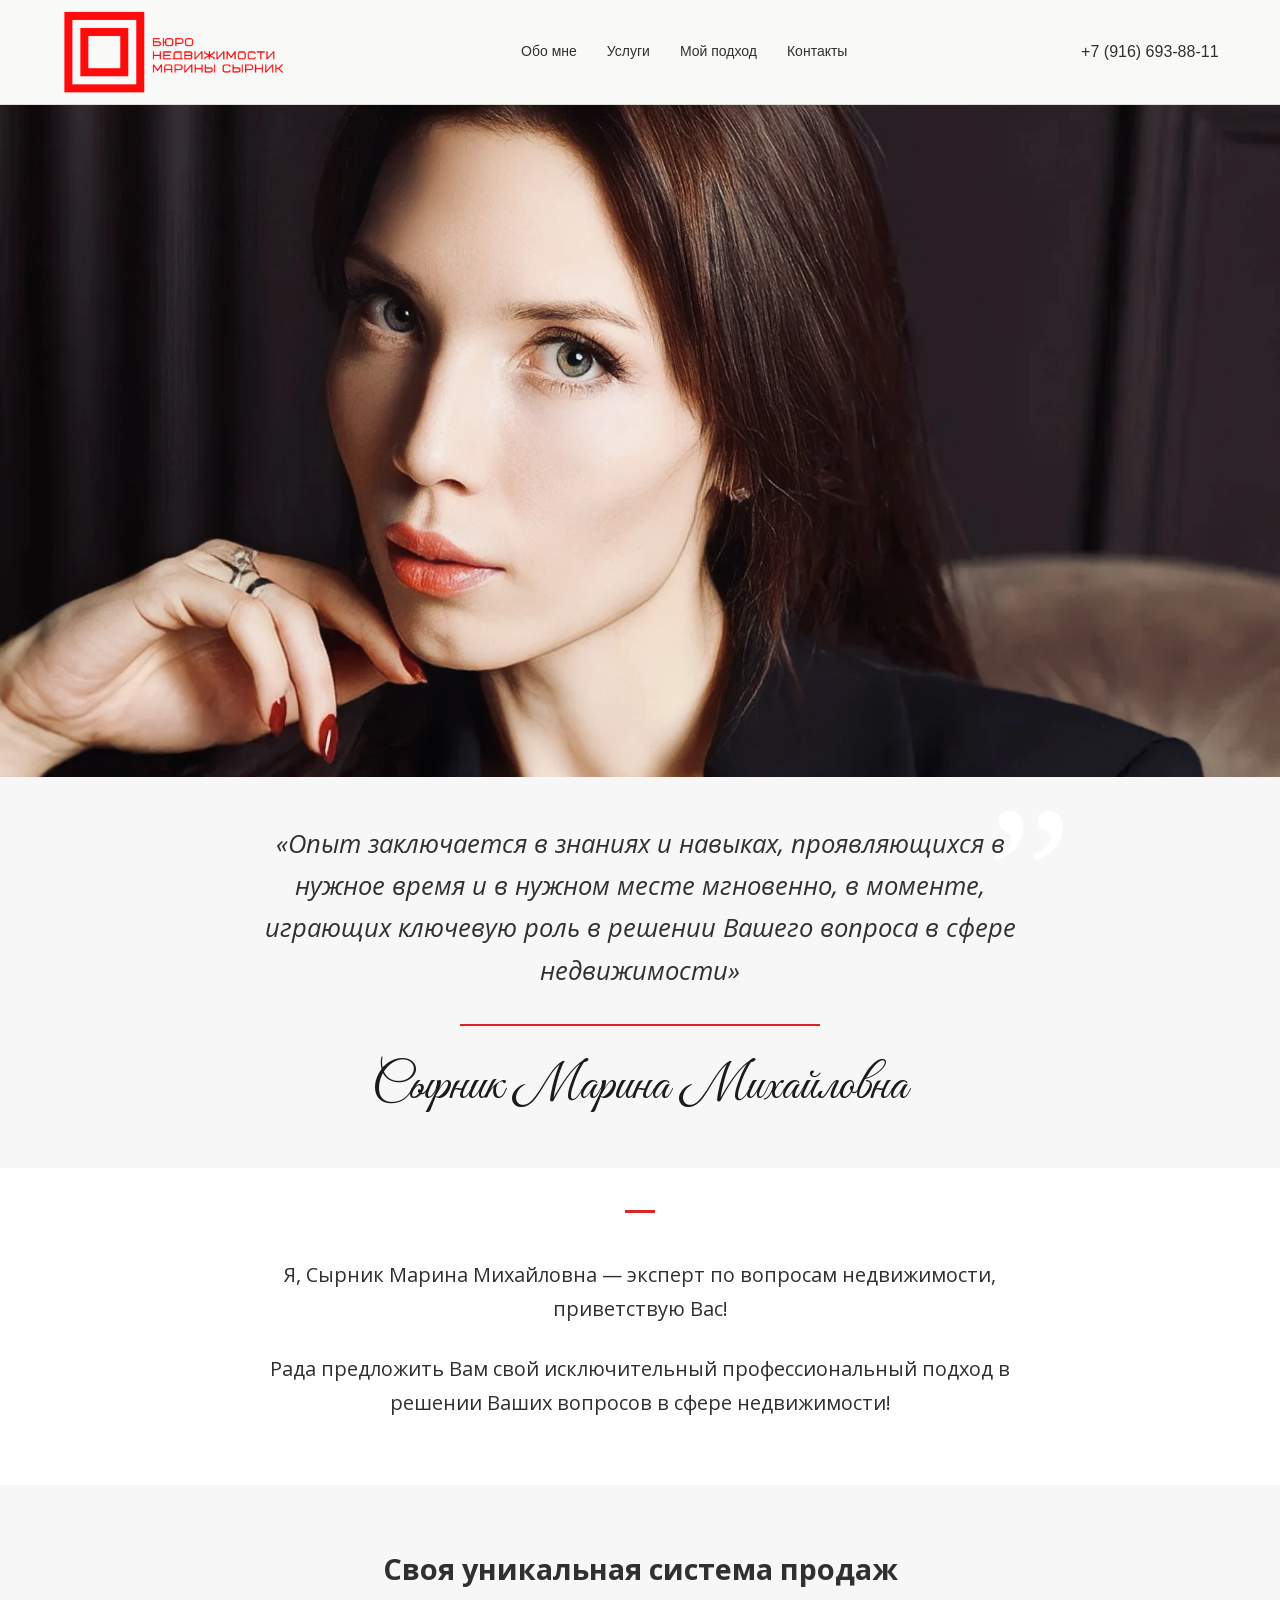
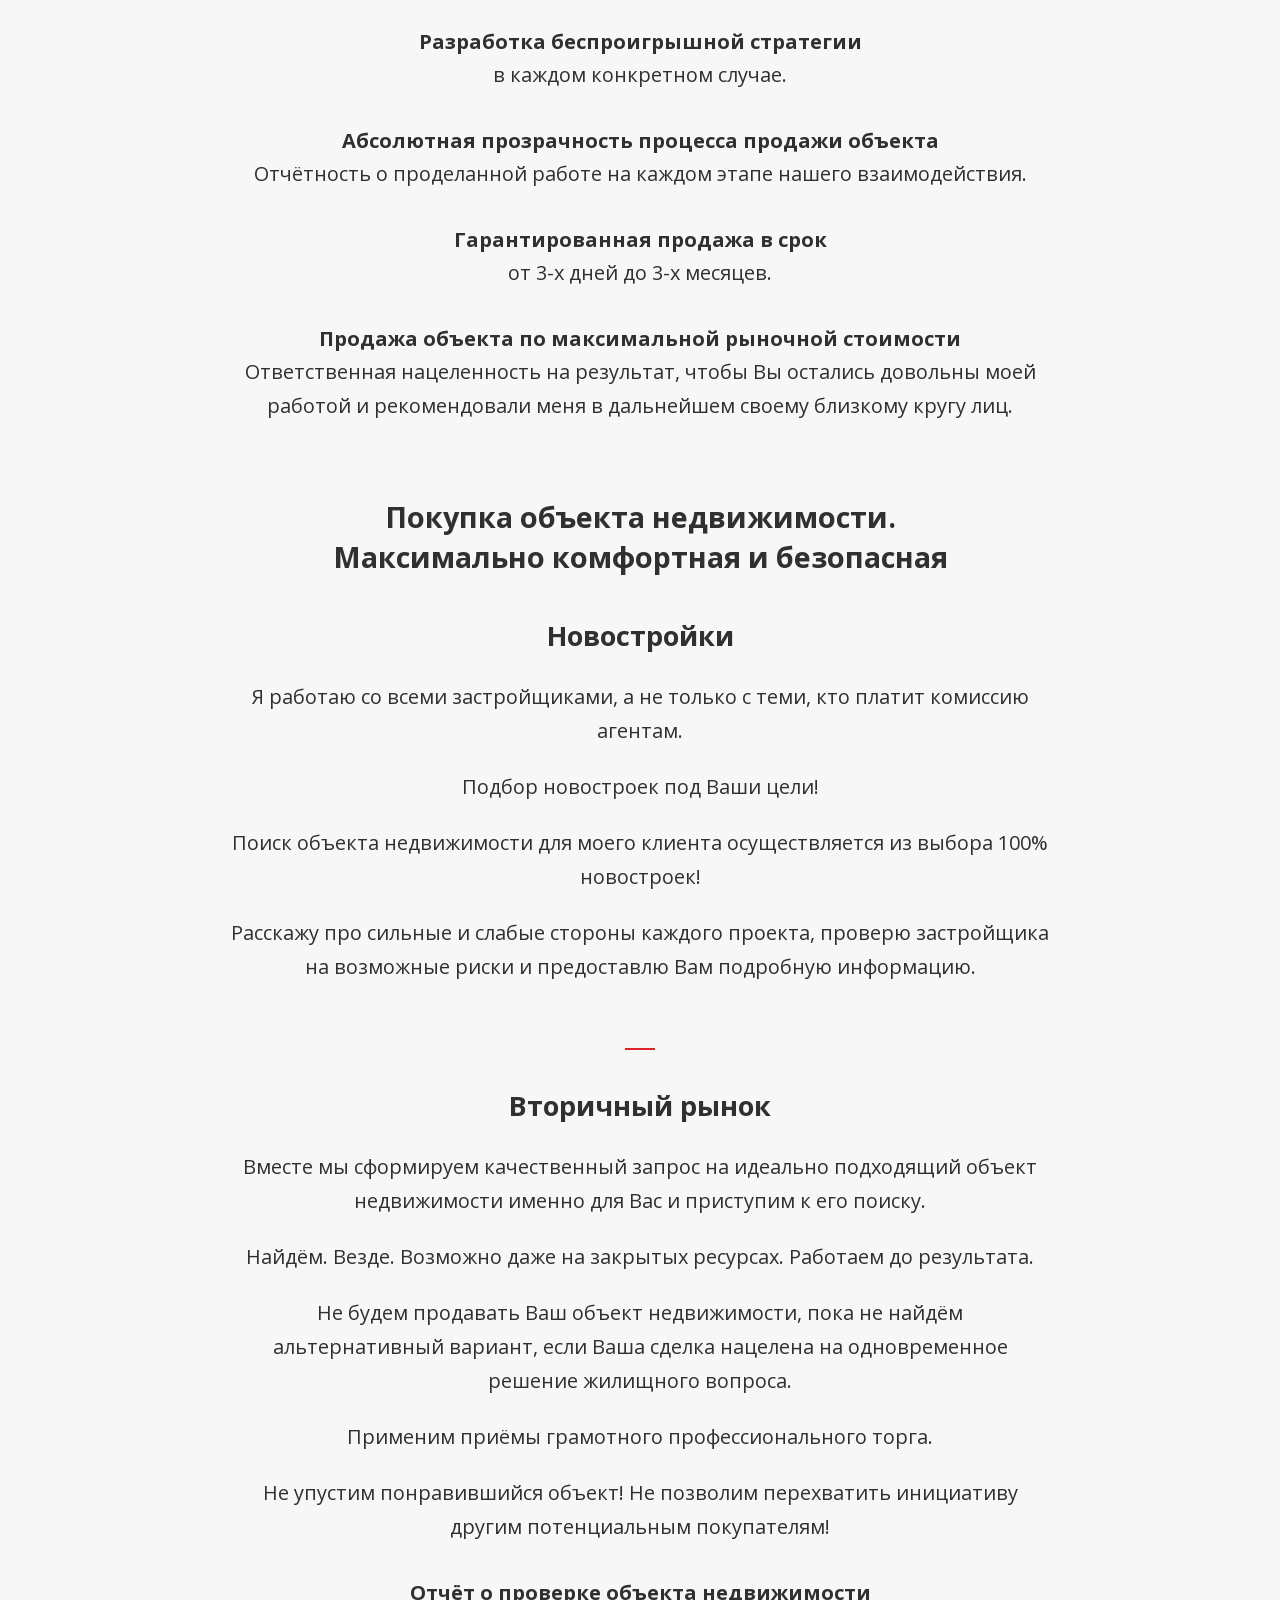
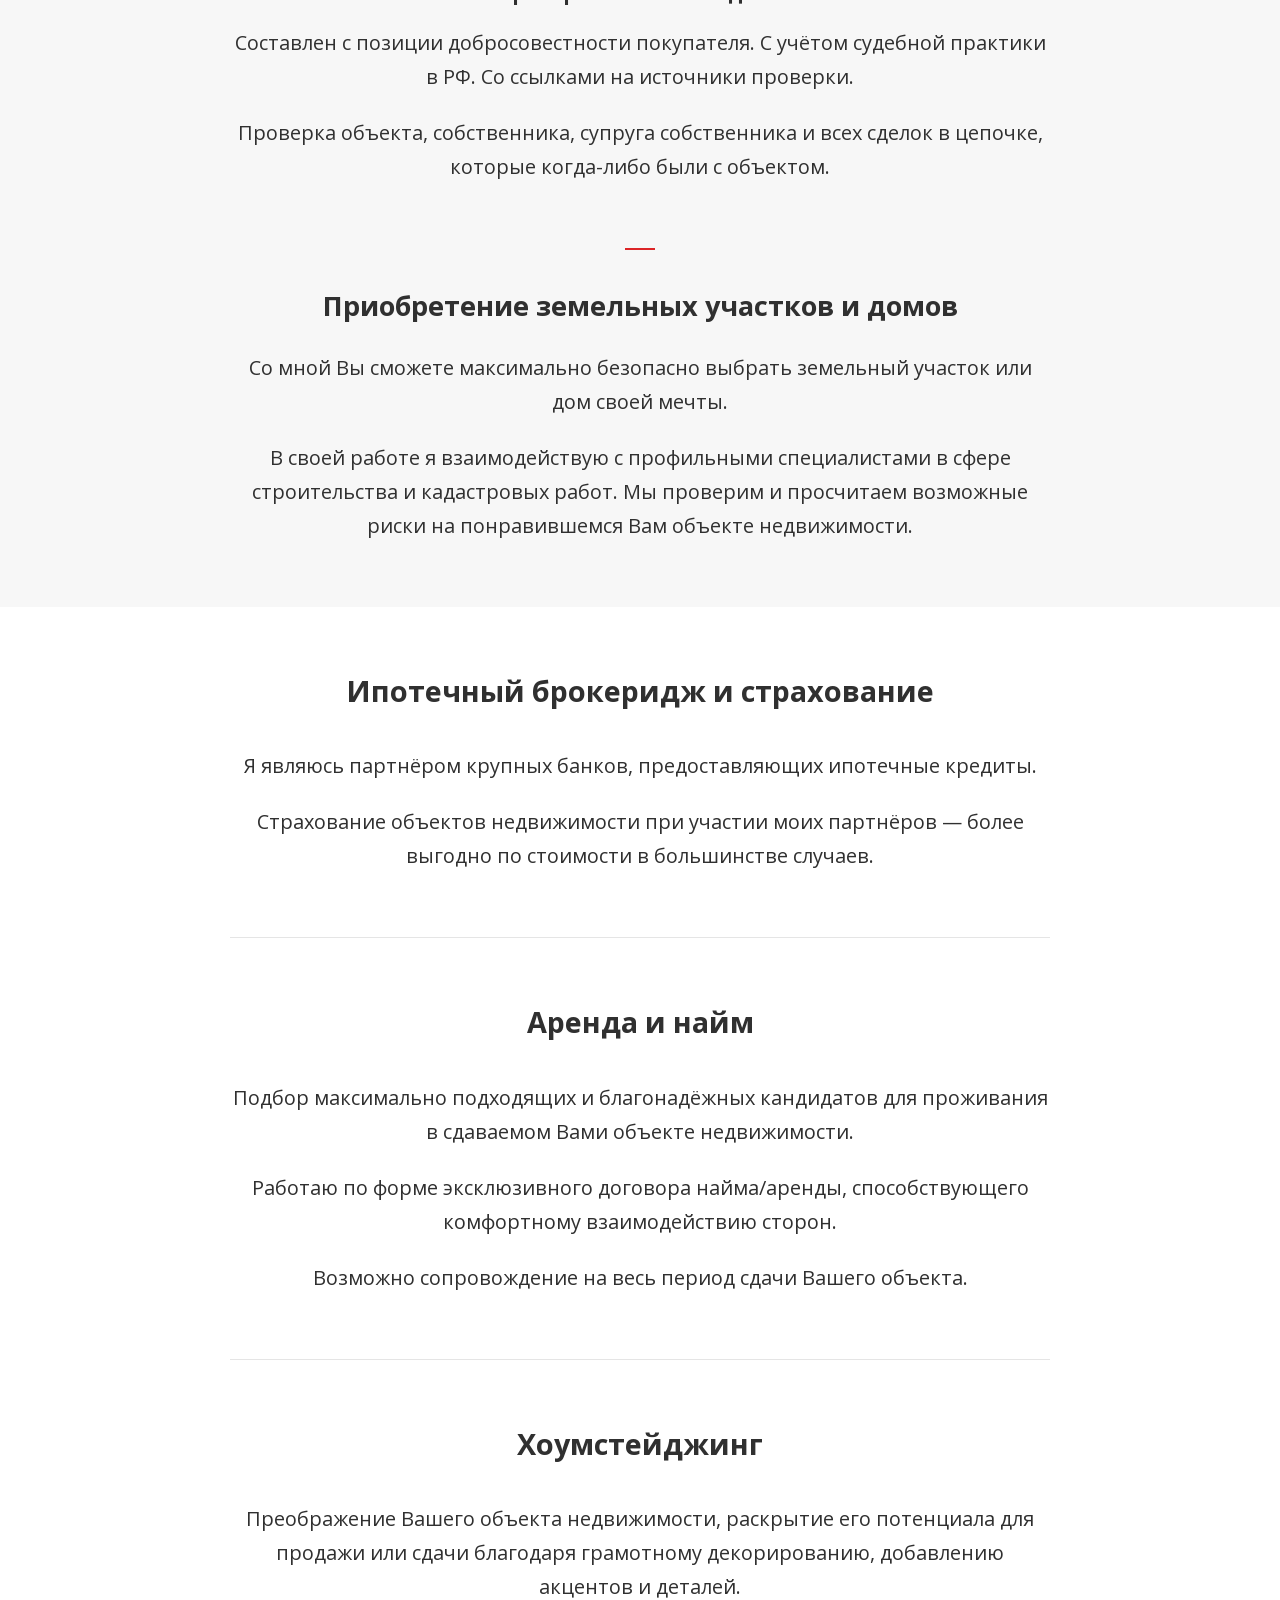
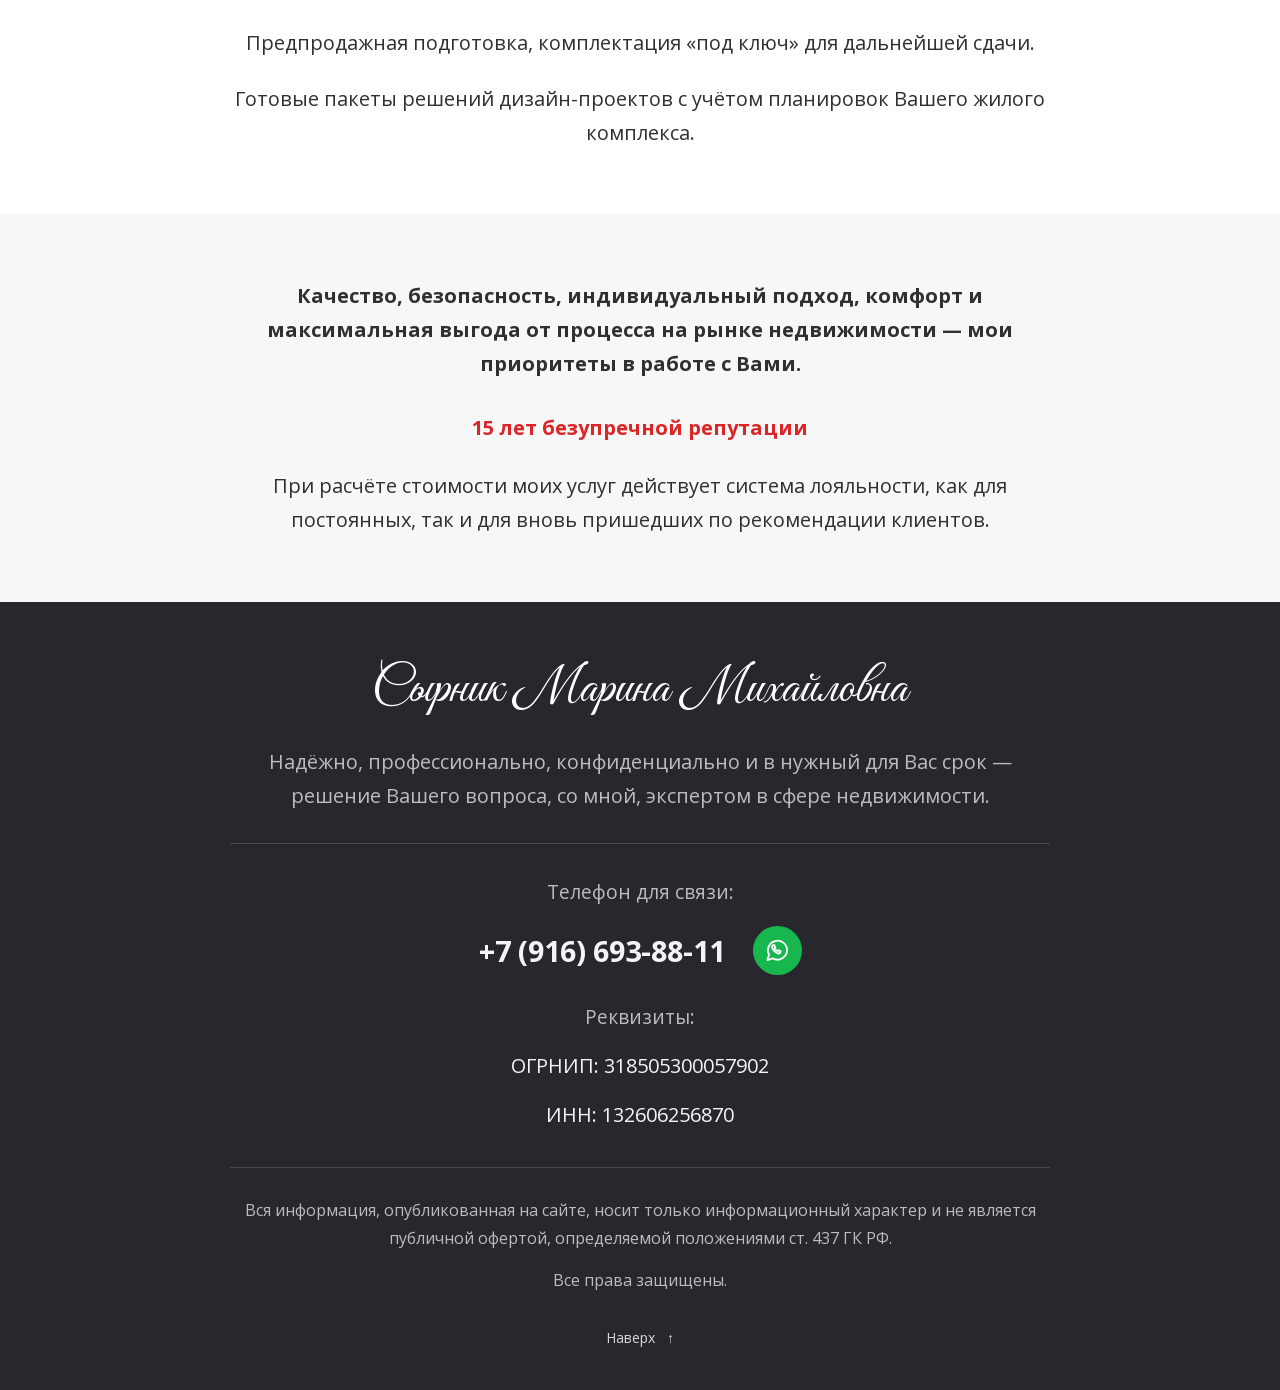
==== commit ccfaadb5: "Restore footer name and introduction from client reference" ====
--- a/site/index.html
+++ b/site/index.html
@@ -130,6 +130,10 @@
 
   <footer class="footer" id="contacts" aria-label="Контакты и реквизиты">
     <div class="reading-width">
+      <div class="footer-intro">
+        <h2 class="signature">Сырник Марина Михайловна</h2>
+        <p>Надёжно, профессионально, конфиденциально и в нужный для Вас срок — решение Вашего вопроса, со мной, экспертом в сфере недвижимости.</p>
+      </div>
       <p class="contact-label">Телефон для связи:</p>
       <div class="contact-links">
         <a class="contact-phone" href="tel:+79166938811">+7 (916) 693-88-11</a>
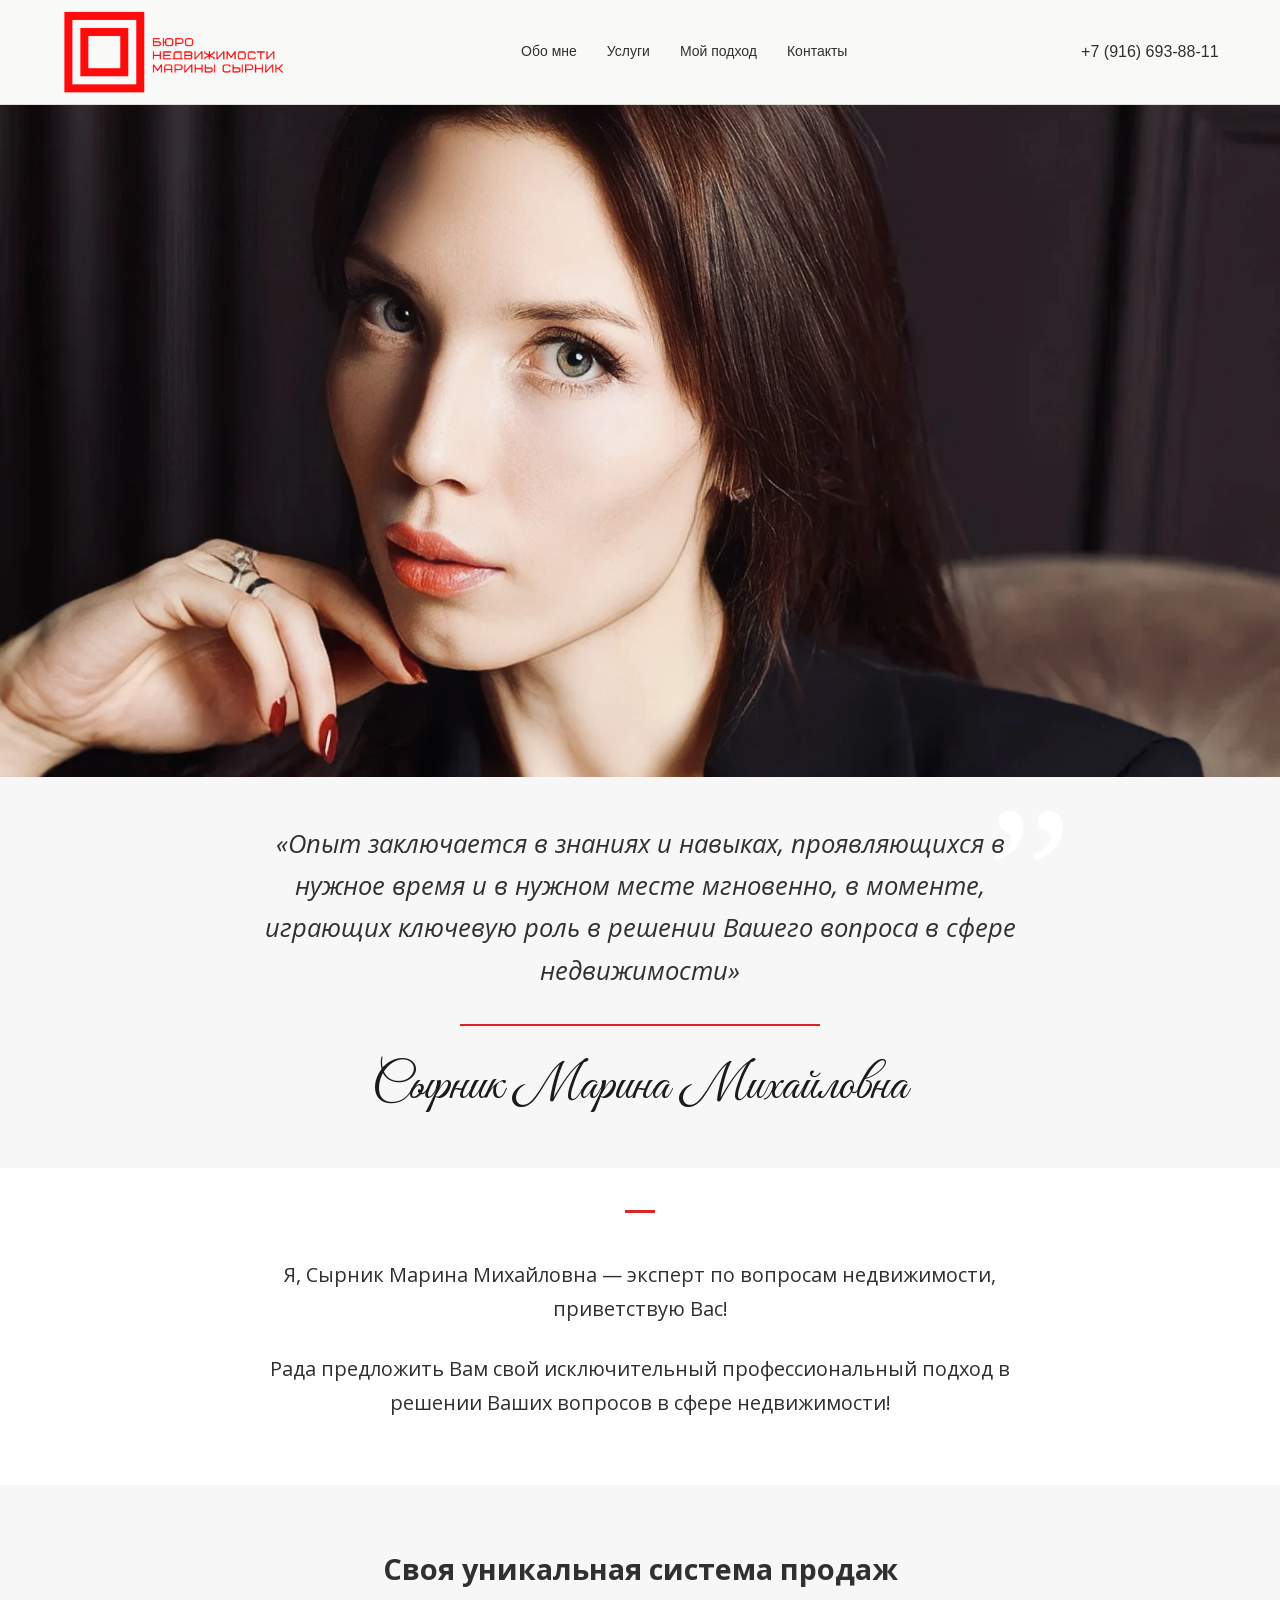
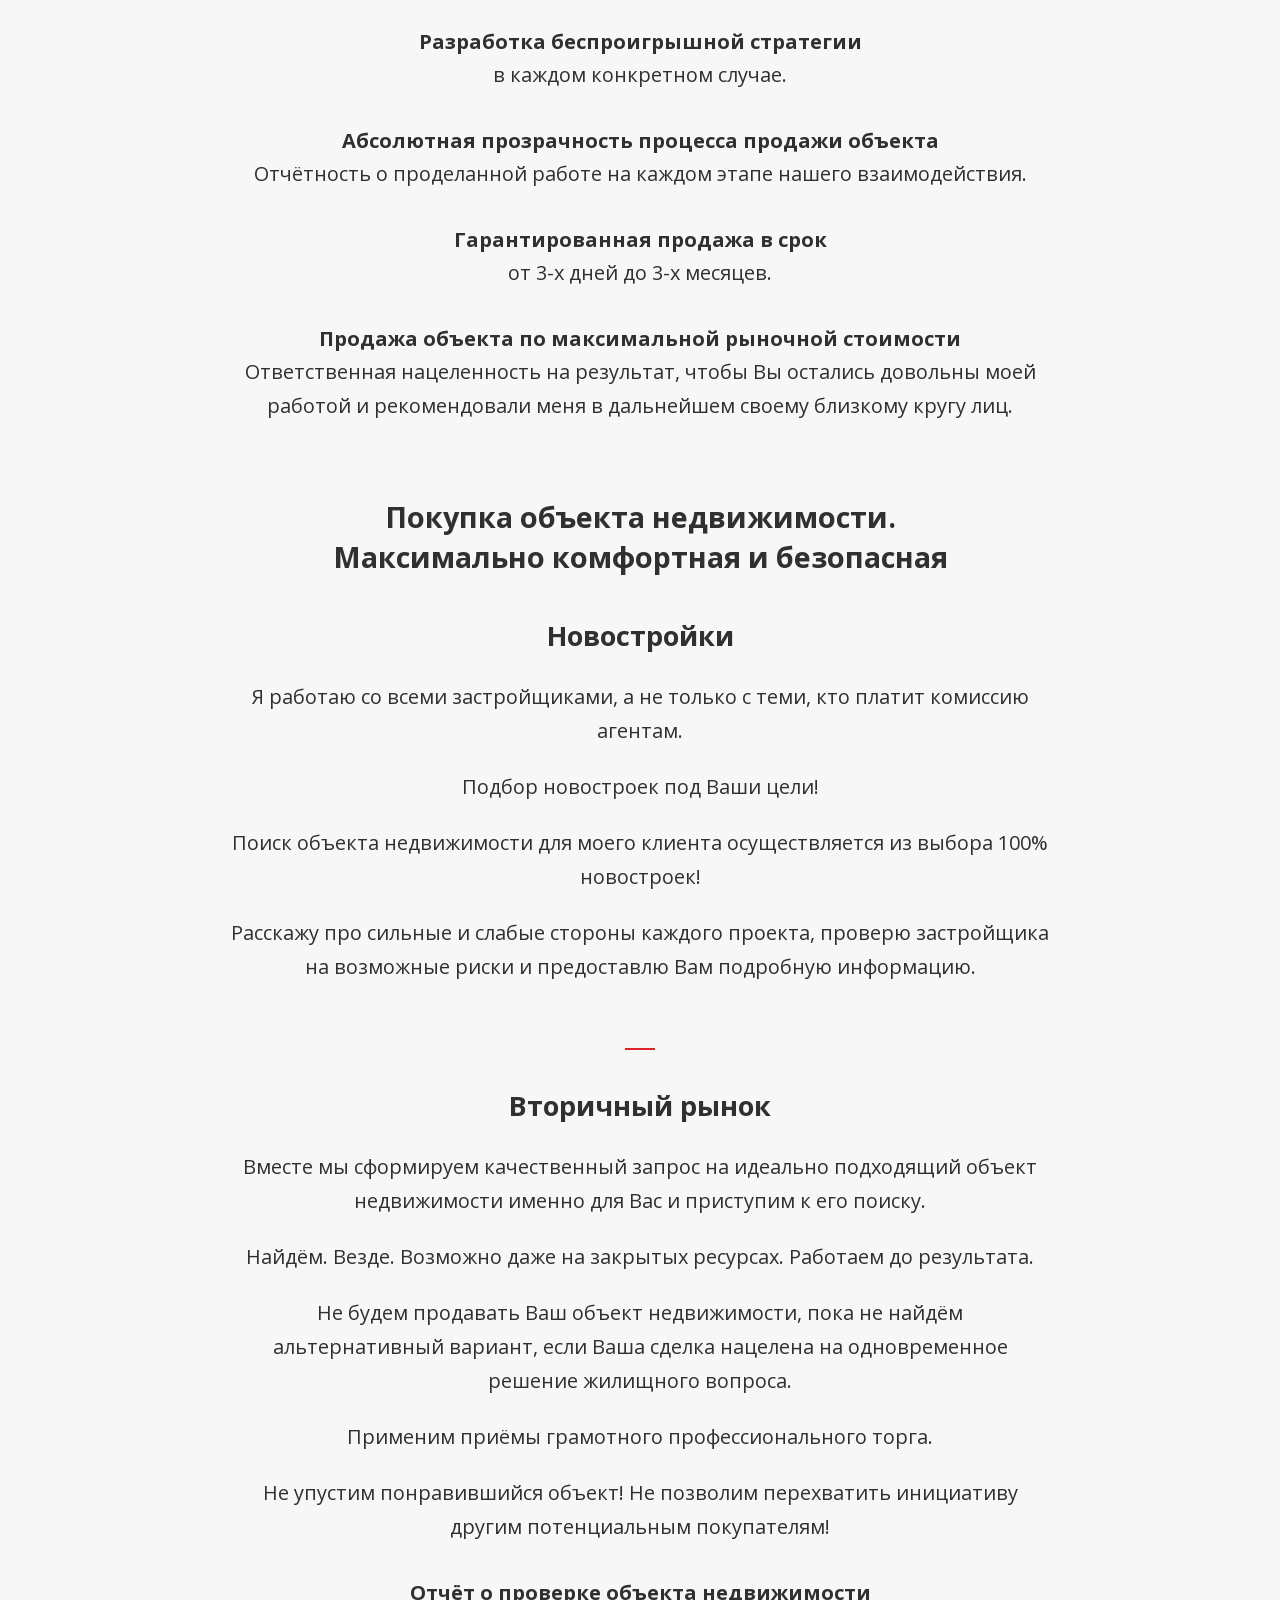
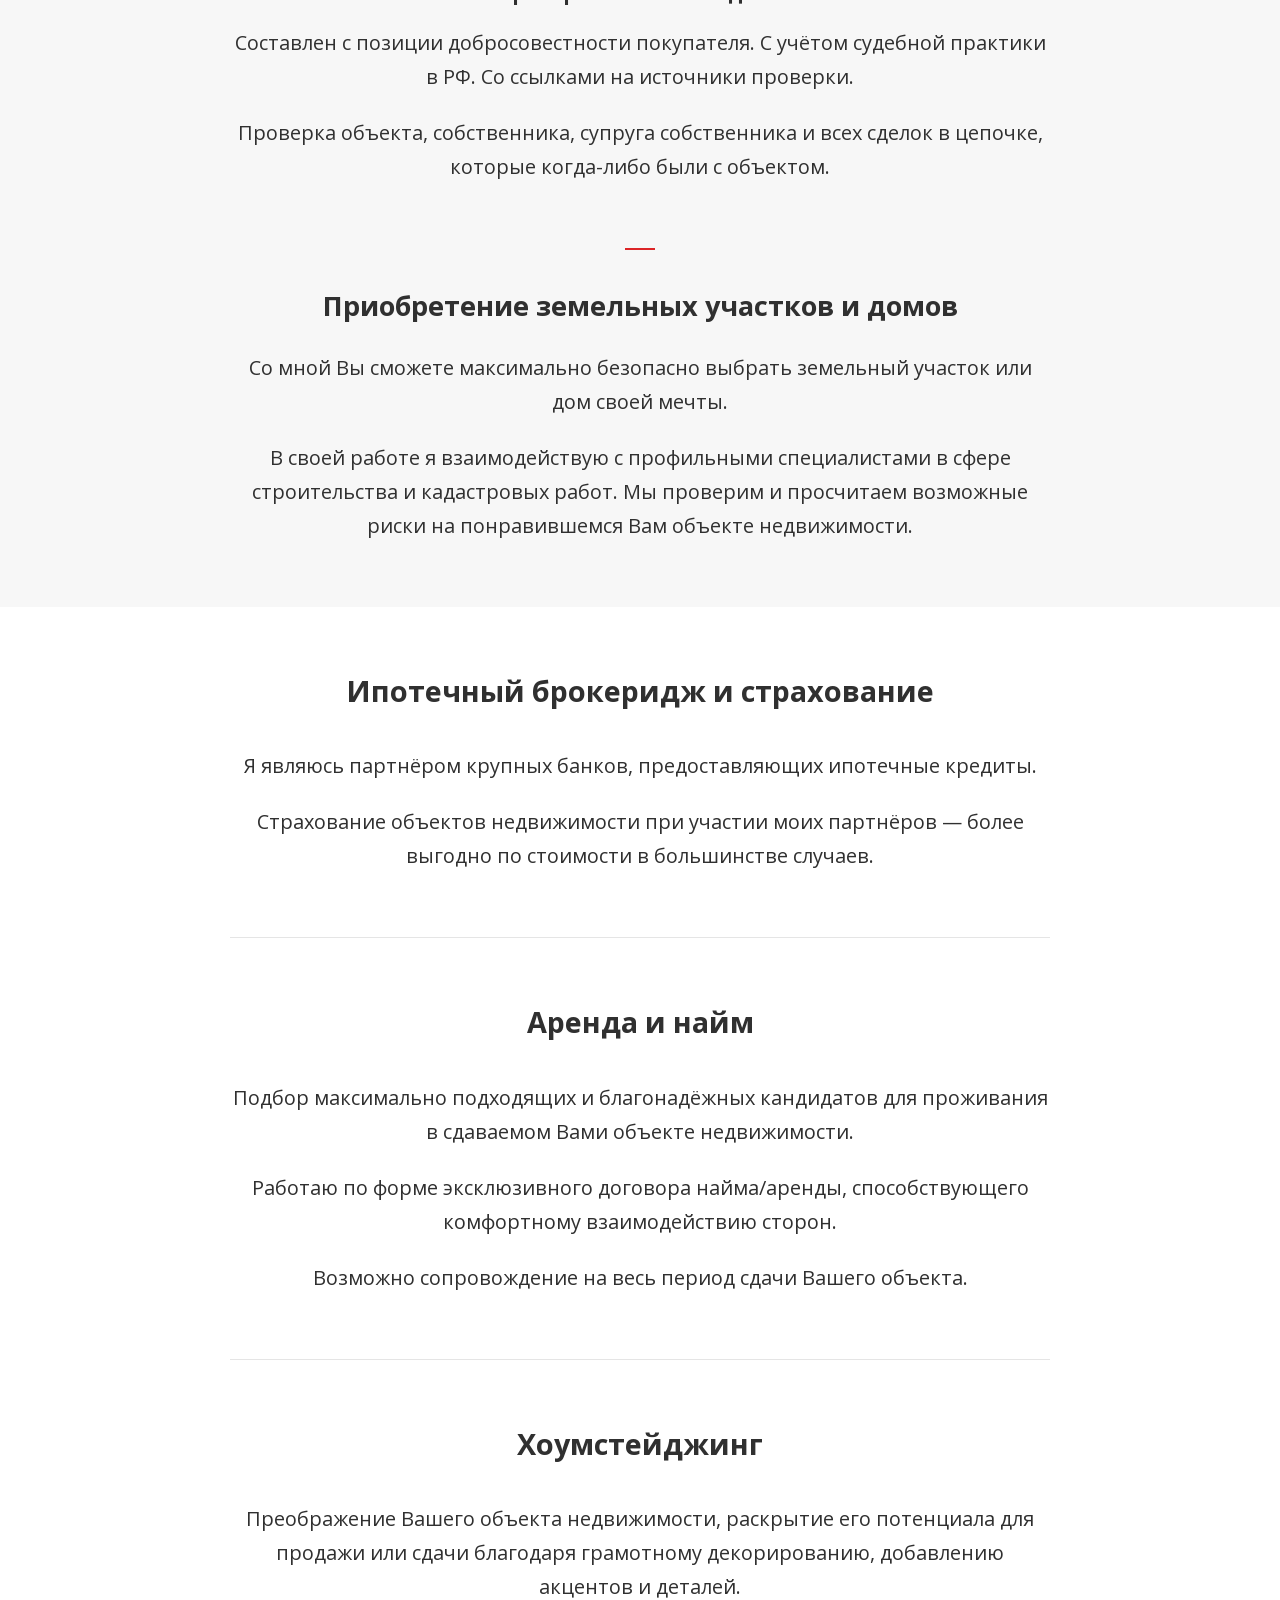
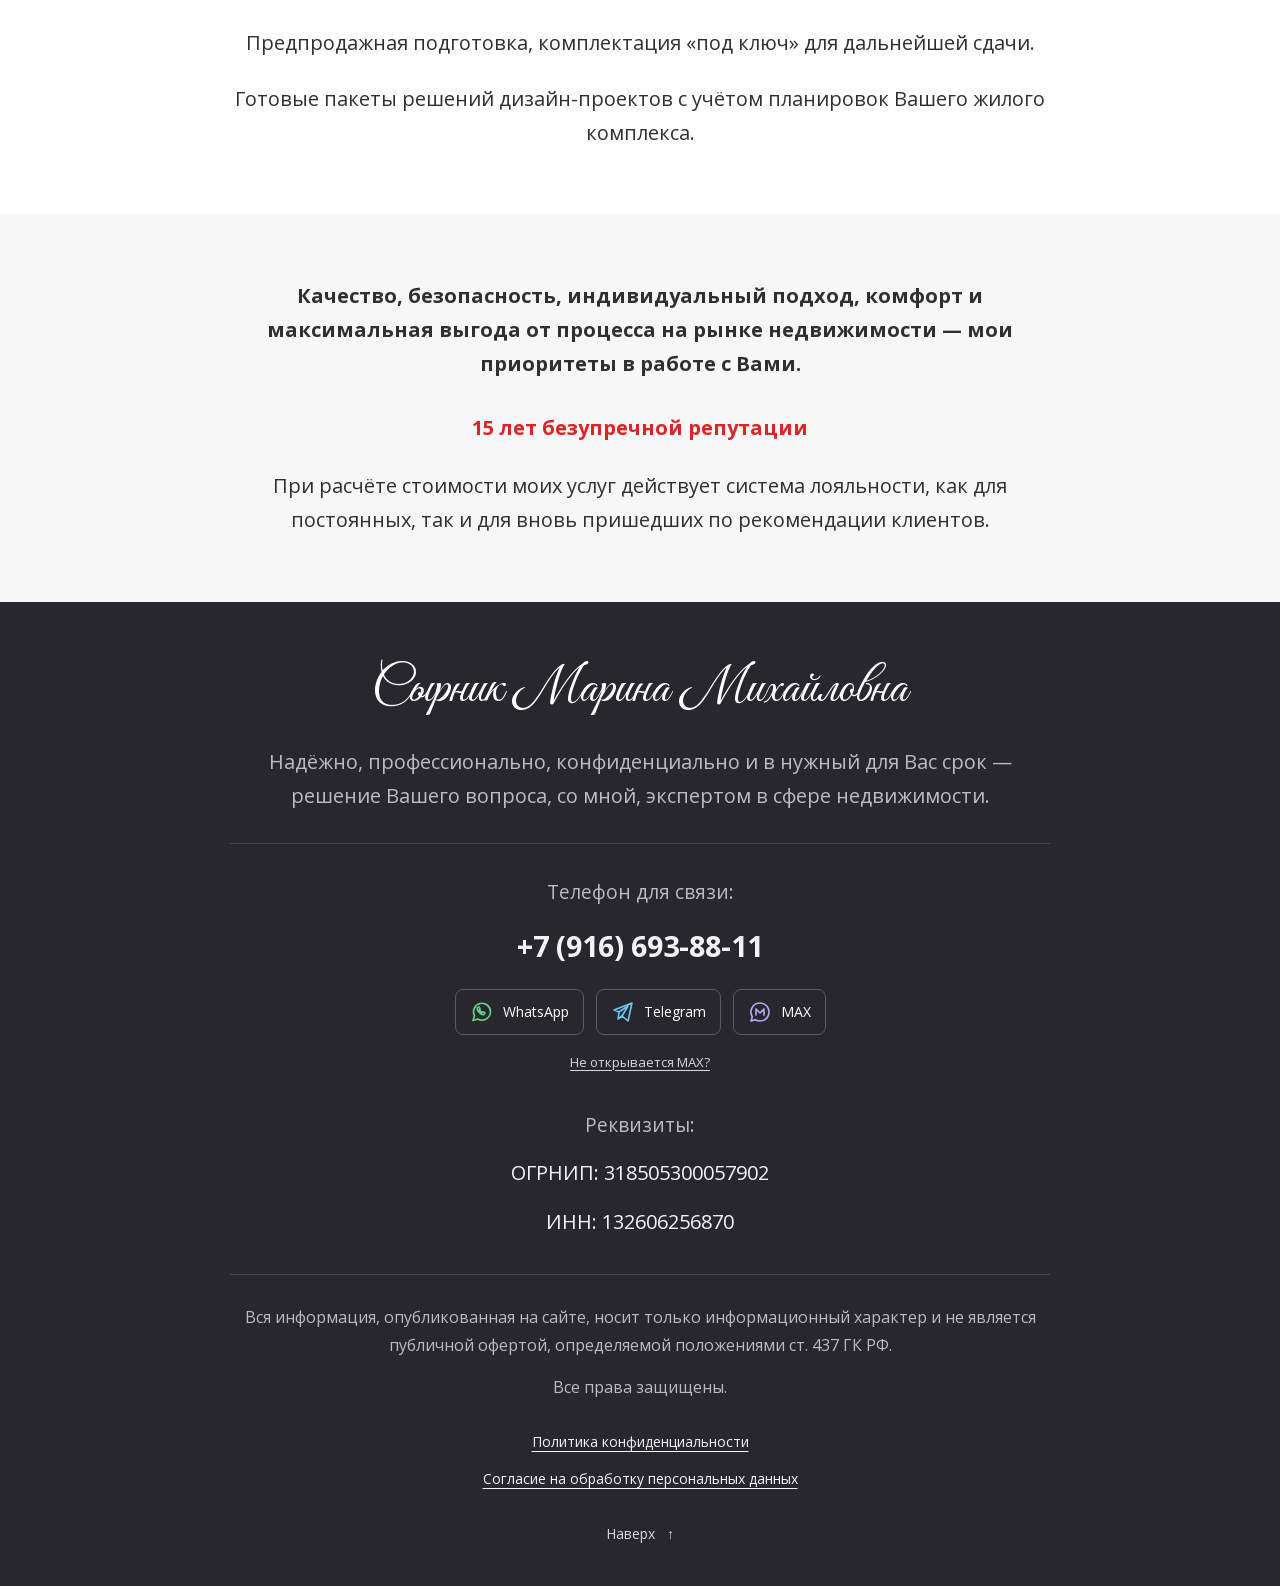
==== commit 0b5d56cb: "Add mobile contact shortcuts and customer privacy documents" ====
--- a/site/index.html
+++ b/site/index.html
@@ -11,7 +11,7 @@
   <link rel="icon" type="image/svg+xml" href="data:image/svg+xml,%3Csvg xmlns='http://www.w3.org/2000/svg' viewBox='0 0 32 32'%3E%3Crect width='32' height='32' fill='white'/%3E%3Cpath d='M3 3h26v26H3zM10 10h12v12H10z' fill='none' stroke='%23ed2527' stroke-width='3'/%3E%3C/svg%3E">
   <link rel="preload" as="image" href="assets/hero.webp" fetchpriority="high">
   <link rel="preload" href="assets/fonts/open-sans-normal-400-cyrillic.woff2" as="font" type="font/woff2" crossorigin>
-  <link rel="stylesheet" href="styles.css?v=20260912-reference">
+  <link rel="stylesheet" href="styles.css?v=20260912-contact-docs">
   <script src="app.js" defer></script>
 </head>
 <body>
@@ -137,10 +137,13 @@
       <p class="contact-label">Телефон для связи:</p>
       <div class="contact-links">
         <a class="contact-phone" href="tel:+79166938811">+7 (916) 693-88-11</a>
-        <a class="whatsapp-link" href="https://wa.me/79166938811" target="_blank" rel="noopener noreferrer" aria-label="Написать Марине в WhatsApp">
-          <svg viewBox="0 0 24 24" width="27" height="27" fill="none" stroke="currentColor" stroke-width="1.6" stroke-linecap="round" stroke-linejoin="round" aria-hidden="true"><path d="M20.5 11.6a8.5 8.5 0 0 1-12.7 7.4L3 20.5l1.5-4.7a8.5 8.5 0 1 1 16-4.2Z"/><path d="m9 7-1.2.5c-.7.3-.8 1.1-.5 2 .7 2.2 2.7 4.1 5 5 .9.3 1.7.2 2-.5l.6-1.2-2-1-1 .7a7.4 7.4 0 0 1-2.5-2.5l.7-1Z"/></svg>
-        </a>
       </div>
+      <nav class="messenger-links" aria-label="Написать в мессенджер">
+        <a class="messenger-link channel-whatsapp" href="https://wa.me/79166938811" aria-label="Написать Марине в WhatsApp" target="_blank" rel="noopener noreferrer"><svg viewBox="0 0 24 24" width="24" height="24" fill="none" stroke="currentColor" stroke-width="1.6" stroke-linecap="round" stroke-linejoin="round" aria-hidden="true"><path d="M20.5 11.6a8.5 8.5 0 0 1-12.7 7.4L3 20.5l1.5-4.7a8.5 8.5 0 1 1 16-4.2Z"/><path d="m9 7-1.2.5c-.7.3-.8 1.1-.5 2 .7 2.2 2.7 4.1 5 5 .9.3 1.7.2 2-.5l.6-1.2-2-1-1 .7a7.4 7.4 0 0 1-2.5-2.5l.7-1Z"/></svg><span>WhatsApp</span></a>
+        <a class="messenger-link channel-telegram" href="https://t.me/+79166938811" aria-label="Написать Марине в Telegram" target="_blank" rel="noopener noreferrer"><svg viewBox="0 0 24 24" width="24" height="24" fill="none" stroke="currentColor" stroke-width="1.6" stroke-linecap="round" stroke-linejoin="round" aria-hidden="true"><path d="m21 3-4 18-6-5-4 3 1-7L3 10Z"/><path d="m8 12 9-6-6 10"/></svg><span>Telegram</span></a>
+        <a class="messenger-link channel-max" href="max://user/433276013" aria-label="Открыть профиль Марины в MAX"><svg viewBox="0 0 24 24" width="24" height="24" fill="none" stroke="currentColor" stroke-width="1.6" stroke-linecap="round" stroke-linejoin="round" aria-hidden="true"><path d="M12 3a9 9 0 0 0-7.7 13.7L3 21l4.3-1.3A9 9 0 1 0 12 3Z"/><path d="M8 15V9l4 4 4-4v6"/></svg><span>MAX</span></a>
+      </nav>
+      <a class="max-help-link" href="max.html">Не открывается MAX?</a>
       <div class="requisites">
         <p class="contact-label">Реквизиты:</p>
         <p>ОГРНИП: <span>318505300057902</span></p>
@@ -150,8 +153,15 @@
         <p>Вся информация, опубликованная на сайте, носит только информационный характер и не является публичной офертой, определяемой положениями ст. 437 ГК РФ.</p>
         <p>Все права защищены.</p>
       </div>
+      <nav class="legal-links" aria-label="Документы"><a href="privacy.html">Политика конфиденциальности</a><a href="consent.html">Согласие на обработку персональных данных</a></nav>
       <a href="#home" class="back-top">Наверх <span aria-hidden="true">↑</span></a>
     </div>
   </footer>
+  <nav class="quick-contact" aria-label="Быстрая связь с Мариной">
+    <a class="quick-contact-link channel-phone" href="tel:+79166938811" aria-label="Позвонить Марине"><svg viewBox="0 0 24 24" width="24" height="24" fill="none" stroke="currentColor" stroke-width="1.6" stroke-linecap="round" stroke-linejoin="round" aria-hidden="true"><path d="m7 3-3 1c-1 1-1 4 1 8s5 7 8 8c2 1 4 1 5 0l2-3-5-3-2 2c-3-1-5-3-6-6l2-2Z"/></svg><span>Позвонить</span></a>
+    <a class="quick-contact-link channel-whatsapp" href="https://wa.me/79166938811" aria-label="Написать Марине в WhatsApp" target="_blank" rel="noopener noreferrer"><svg viewBox="0 0 24 24" width="24" height="24" fill="none" stroke="currentColor" stroke-width="1.6" stroke-linecap="round" stroke-linejoin="round" aria-hidden="true"><path d="M20.5 11.6a8.5 8.5 0 0 1-12.7 7.4L3 20.5l1.5-4.7a8.5 8.5 0 1 1 16-4.2Z"/><path d="m9 7-1.2.5c-.7.3-.8 1.1-.5 2 .7 2.2 2.7 4.1 5 5 .9.3 1.7.2 2-.5l.6-1.2-2-1-1 .7a7.4 7.4 0 0 1-2.5-2.5l.7-1Z"/></svg><span>WhatsApp</span></a>
+    <a class="quick-contact-link channel-telegram" href="https://t.me/+79166938811" aria-label="Написать Марине в Telegram" target="_blank" rel="noopener noreferrer"><svg viewBox="0 0 24 24" width="24" height="24" fill="none" stroke="currentColor" stroke-width="1.6" stroke-linecap="round" stroke-linejoin="round" aria-hidden="true"><path d="m21 3-4 18-6-5-4 3 1-7L3 10Z"/><path d="m8 12 9-6-6 10"/></svg><span>Telegram</span></a>
+    <a class="quick-contact-link channel-max" href="max://user/433276013" aria-label="Открыть профиль Марины в MAX"><svg viewBox="0 0 24 24" width="24" height="24" fill="none" stroke="currentColor" stroke-width="1.6" stroke-linecap="round" stroke-linejoin="round" aria-hidden="true"><path d="M12 3a9 9 0 0 0-7.7 13.7L3 21l4.3-1.3A9 9 0 1 0 12 3Z"/><path d="M8 15V9l4 4 4-4v6"/></svg><span>MAX</span></a>
+  </nav>
 </body>
 </html>
--- a/site/styles.css
+++ b/site/styles.css
@@ -172,6 +172,56 @@
 .footer-intro { margin-bottom: 32px; padding-bottom: 30px; border-bottom: 1px solid #48464c; }
 .footer-intro .signature { color: white; margin-bottom: 16px; }
 .footer-intro p { color: #bdbbc1; }
+
+/* Messenger shortcuts and public documents. */
+.quick-contact { display: none; }
+.messenger-links { display: flex; justify-content: center; flex-wrap: wrap; gap: 12px; margin-top: 22px; }
+.messenger-link { display: inline-flex; align-items: center; gap: 9px; min-height: 46px; padding: 8px 14px; border: 1px solid #5c5961; border-radius: 8px; color: #fff; font-size: .875rem; }
+.messenger-link:hover { background: #3e3b43; }
+.messenger-link.channel-whatsapp svg { color: #62d58c; }
+.messenger-link.channel-telegram svg { color: #6cc8f4; }
+.messenger-link.channel-max svg { color: #baabff; }
+.legal-links { display: flex; flex-direction: column; align-items: center; gap: 14px; margin-top: 30px; font-size: .875rem; line-height: 1.6; }
+.legal-links a { text-decoration: underline; text-underline-offset: 4px; }
+.max-help-link { display: inline-block; padding: 10px; margin-top: 6px; font-size: .8125rem; color: #d9d7dd; text-decoration: underline; text-underline-offset: 3px; }
+.document-page { background: #fff; }
+.document-main { max-width: 960px; padding-block: 38px 70px; }
+.document-back { display: inline-flex; min-height: 44px; align-items: center; margin-bottom: 26px; font-size: .9375rem; }
+.document-back:hover { color: var(--red); }
+.document-heading { margin-bottom: 38px; }
+.document-eyebrow { margin-bottom: 14px; color: #686868; font-size: .8125rem; letter-spacing: .12em; text-transform: uppercase; }
+.document-heading h1 { margin-bottom: 20px; font-size: clamp(1.65rem, 4vw, 2.65rem); font-weight: 700; line-height: 1.25; overflow-wrap: break-word; }
+.document-heading > p:not(.document-eyebrow) { font-size: 1rem; }
+.document-heading .document-meta { margin-top: 16px; color: #666; font-size: .875rem; }
+.document-button { display: inline-flex; align-items: center; justify-content: center; min-height: 48px; padding: 12px 18px; margin-top: 22px; border: 1px solid var(--red); border-radius: 6px; background: var(--red); color: #fff; font-size: .9375rem; line-height: 1.5; cursor: pointer; text-align: center; }
+.document-button[hidden] { display: none; }
+.document-button:hover { background: #b91d20; }
+.button-secondary { color: var(--ink); background: white; border-color: #cacaca; }
+.button-secondary:hover { background: #f1f1f1; }
+.document-toc { margin-bottom: 42px; padding: 25px 28px; border-radius: 10px; background: var(--soft); font-size: .9375rem; line-height: 1.65; }
+.document-toc > p { font-weight: 700; margin-bottom: 14px; }
+.document-toc ol { padding: 0; margin: 0; list-style: none; }
+.document-toc li + li { margin-top: 12px; }
+.document-toc a { text-decoration: underline; text-underline-offset: 3px; }
+.document-text { font-size: 1rem; line-height: 1.8; overflow-wrap: break-word; }
+.document-text h2 { margin: 42px 0 22px; font-size: 1.4rem; line-height: 1.4; }
+.document-text h2:first-child { margin-top: 0; }
+.document-text p + p { margin-top: 15px; }
+.document-text .document-list-item { padding-left: 18px; text-indent: -12px; margin-top: 7px; }
+.consent-text { overflow-wrap: anywhere; }
+.document-footer { padding: 30px 0; background: #28272d; color: #eee; font-size: .875rem; text-align: center; }
+.document-footer .legal-links { margin-block: 22px; }
+.max-badge { display: inline-flex; align-items: center; justify-content: center; width: 56px; height: 56px; margin-bottom: 20px; border-radius: 15px; background: #eeeaff; color: #6345ce; }
+.max-badge svg { width: 32px; height: 32px; }
+.max-direct { margin-top: 10px; }
+.max-contact-card { padding: 26px; border: 1px solid var(--line); border-radius: 10px; background: var(--soft); }
+.max-contact-card .max-phone { font-size: 1.5rem; font-weight: 700; white-space: nowrap; }
+.max-contact-card .copy-status { font-size: .875rem; line-height: 1.6; }
+.copy-status:empty { display: none; }
+.max-steps { padding-left: 23px; margin: 28px 0 0; font-size: 1rem; }
+.max-steps li + li { margin-top: 12px; }
+.max-alternative { margin-top: 26px; font-size: .9375rem; }
+.max-alternative a { text-decoration: underline; text-underline-offset: 3px; }
 
 @media (max-width: 1100px) {
   .desktop-nav { gap: 18px; }
@@ -246,9 +296,38 @@
   *, *::before, *::after { transition: none !important; }
 }
 
+@media (max-width: 820px) {
+  html { scroll-padding-bottom: calc(90px + env(safe-area-inset-bottom, 0px)); }
+  body { padding-bottom: calc(76px + env(safe-area-inset-bottom, 0px)); }
+  .quick-contact { position: fixed; z-index: 25; inset: auto 0 0; display: grid; grid-template-columns: repeat(4, minmax(0, 1fr)); gap: 3px; padding: 7px max(12px, env(safe-area-inset-right, 0px)) calc(7px + env(safe-area-inset-bottom, 0px)) max(12px, env(safe-area-inset-left, 0px)); background: rgba(255,255,255,.98); border-top: 1px solid #e3e3e3; box-shadow: 0 -4px 24px #0000000a; }
+  .quick-contact-link { min-height: 60px; display: flex; flex-direction: column; align-items: center; justify-content: center; gap: 5px; border-radius: 8px; font: 400 .75rem/1.3 var(--sans); }
+  .quick-contact-link:hover { background: #f3f3f3; }
+  .quick-contact-link.channel-phone svg { color: #aa2426; }
+  .quick-contact-link.channel-whatsapp svg { color: #14833c; }
+  .quick-contact-link.channel-telegram svg { color: #167ead; }
+  .quick-contact-link.channel-max svg { color: #6848c9; }
+  .document-main { padding-block: 24px 44px; }
+  .document-back { margin-bottom: 18px; }
+  .document-heading { margin-bottom: 28px; }
+  .document-text { font-size: .9375rem; line-height: 1.75; }
+  .document-text h2 { font-size: 1.2rem; }
+  .document-toc { padding: 20px; }
+  .max-contact-card { padding: 20px; }
+  .max-contact-card .max-phone { font-size: 1.3rem; }
+  .mobile-nav { max-height: calc(100svh - 165px - env(safe-area-inset-bottom, 0px)); overflow-y: auto; }
+}
+
 @media print {
+  body { padding-bottom: 0; }
   .header { position: static; }
   .menu-toggle, .mobile-nav, .back-top, .whatsapp-link { display: none !important; }
   .hero-photo { max-height: 300px; }
   .footer { background: white; color: black; }
-}
+  .quick-contact, .document-page .header, .document-footer, .document-back, .document-toc, .document-button, .document-eyebrow, .document-meta { display: none !important; }
+  .document-main { width: 100%; max-width: none; padding: 0; }
+  .document-heading h1 { font-size: 20pt; }
+  .document-heading { margin-bottom: 20pt; }
+  .document-text { font-size: 10.5pt; line-height: 1.45; }
+  .document-text h2 { font-size: 13pt; break-after: avoid; }
+  .document-text p { orphans: 3; widows: 3; }
+}
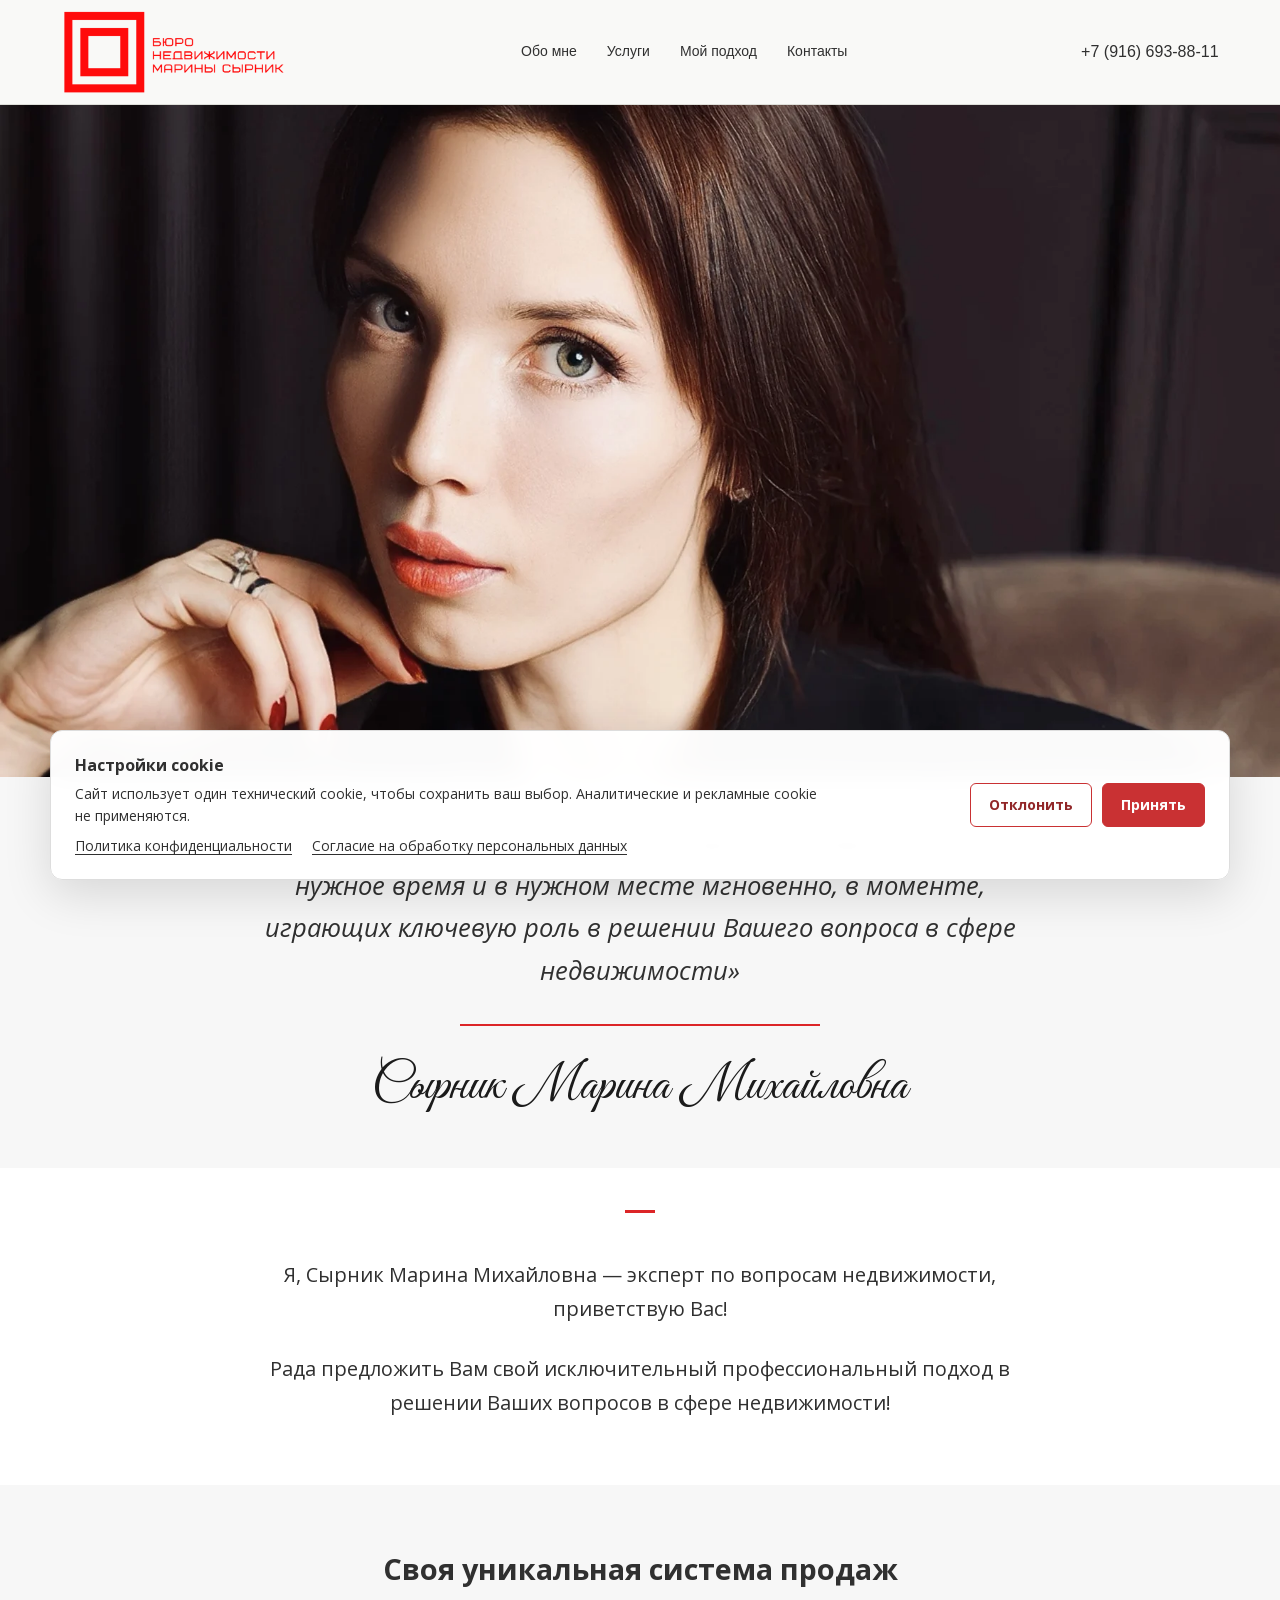
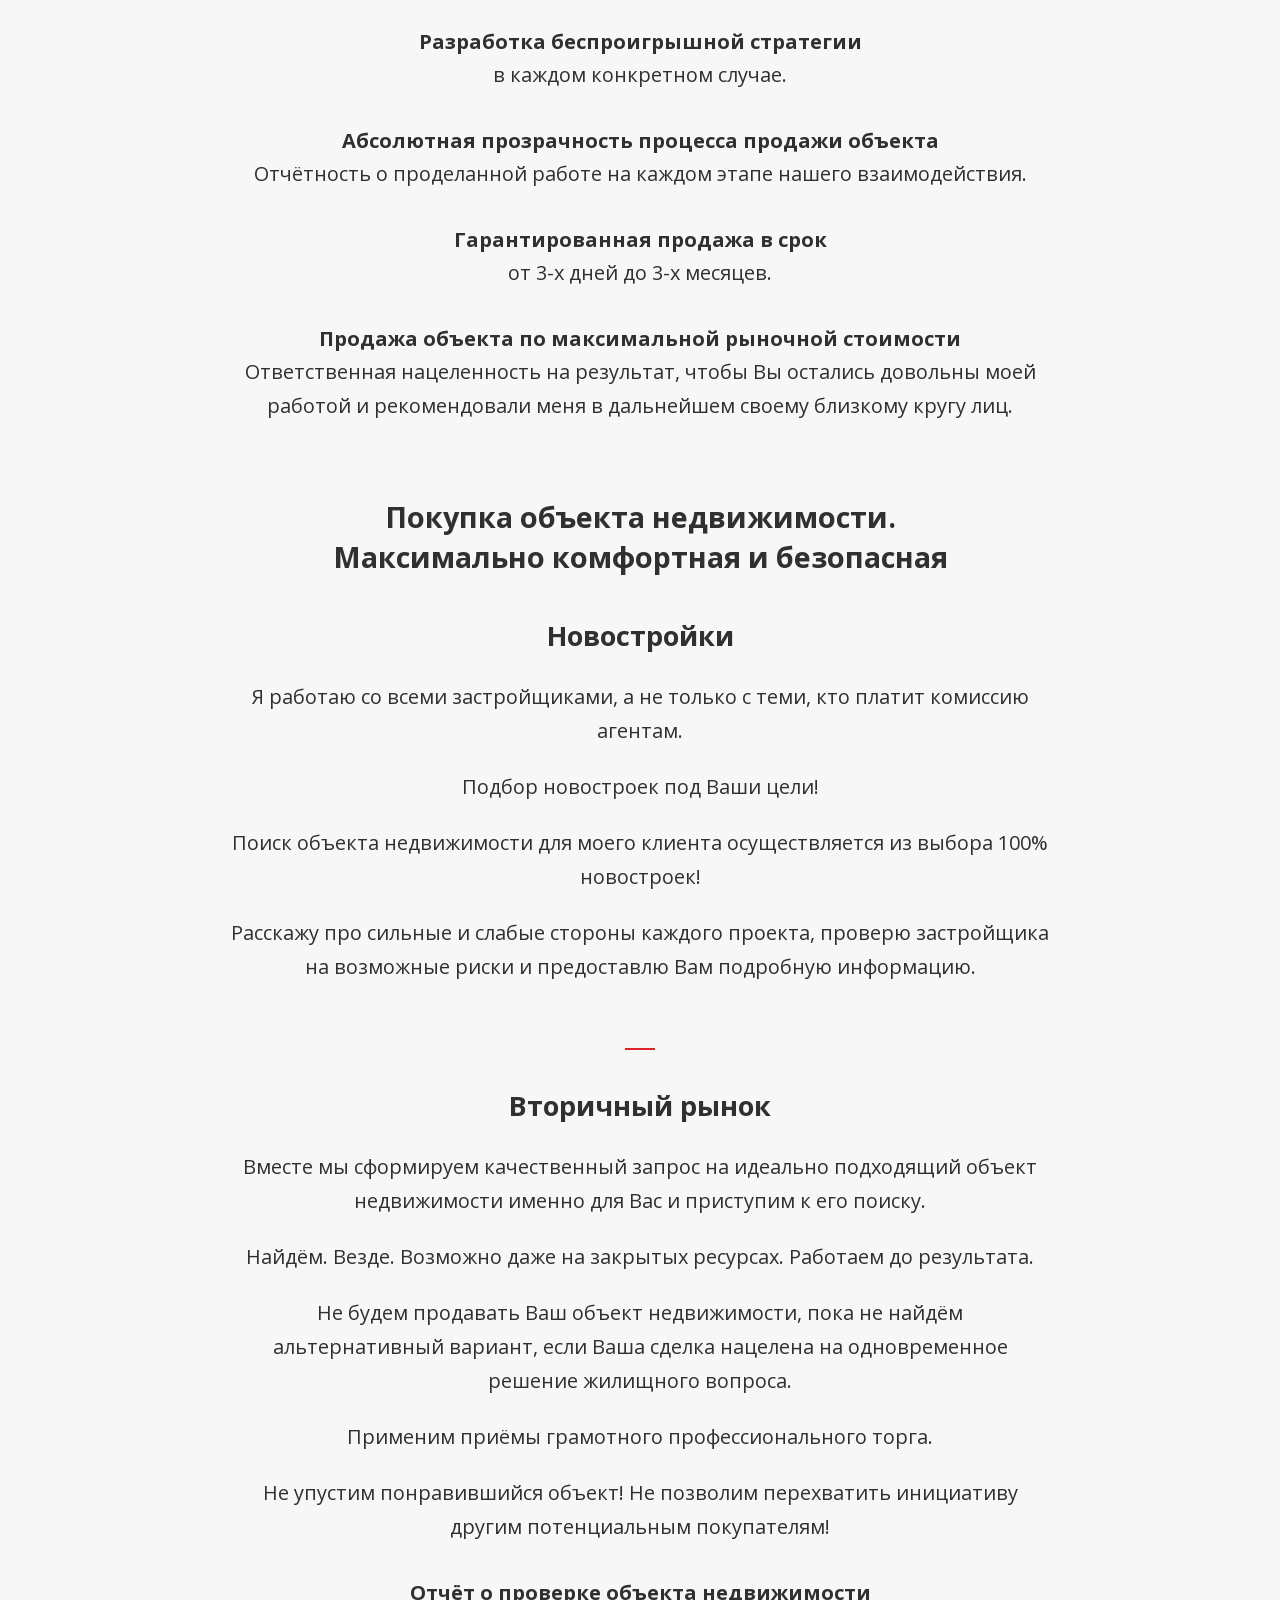
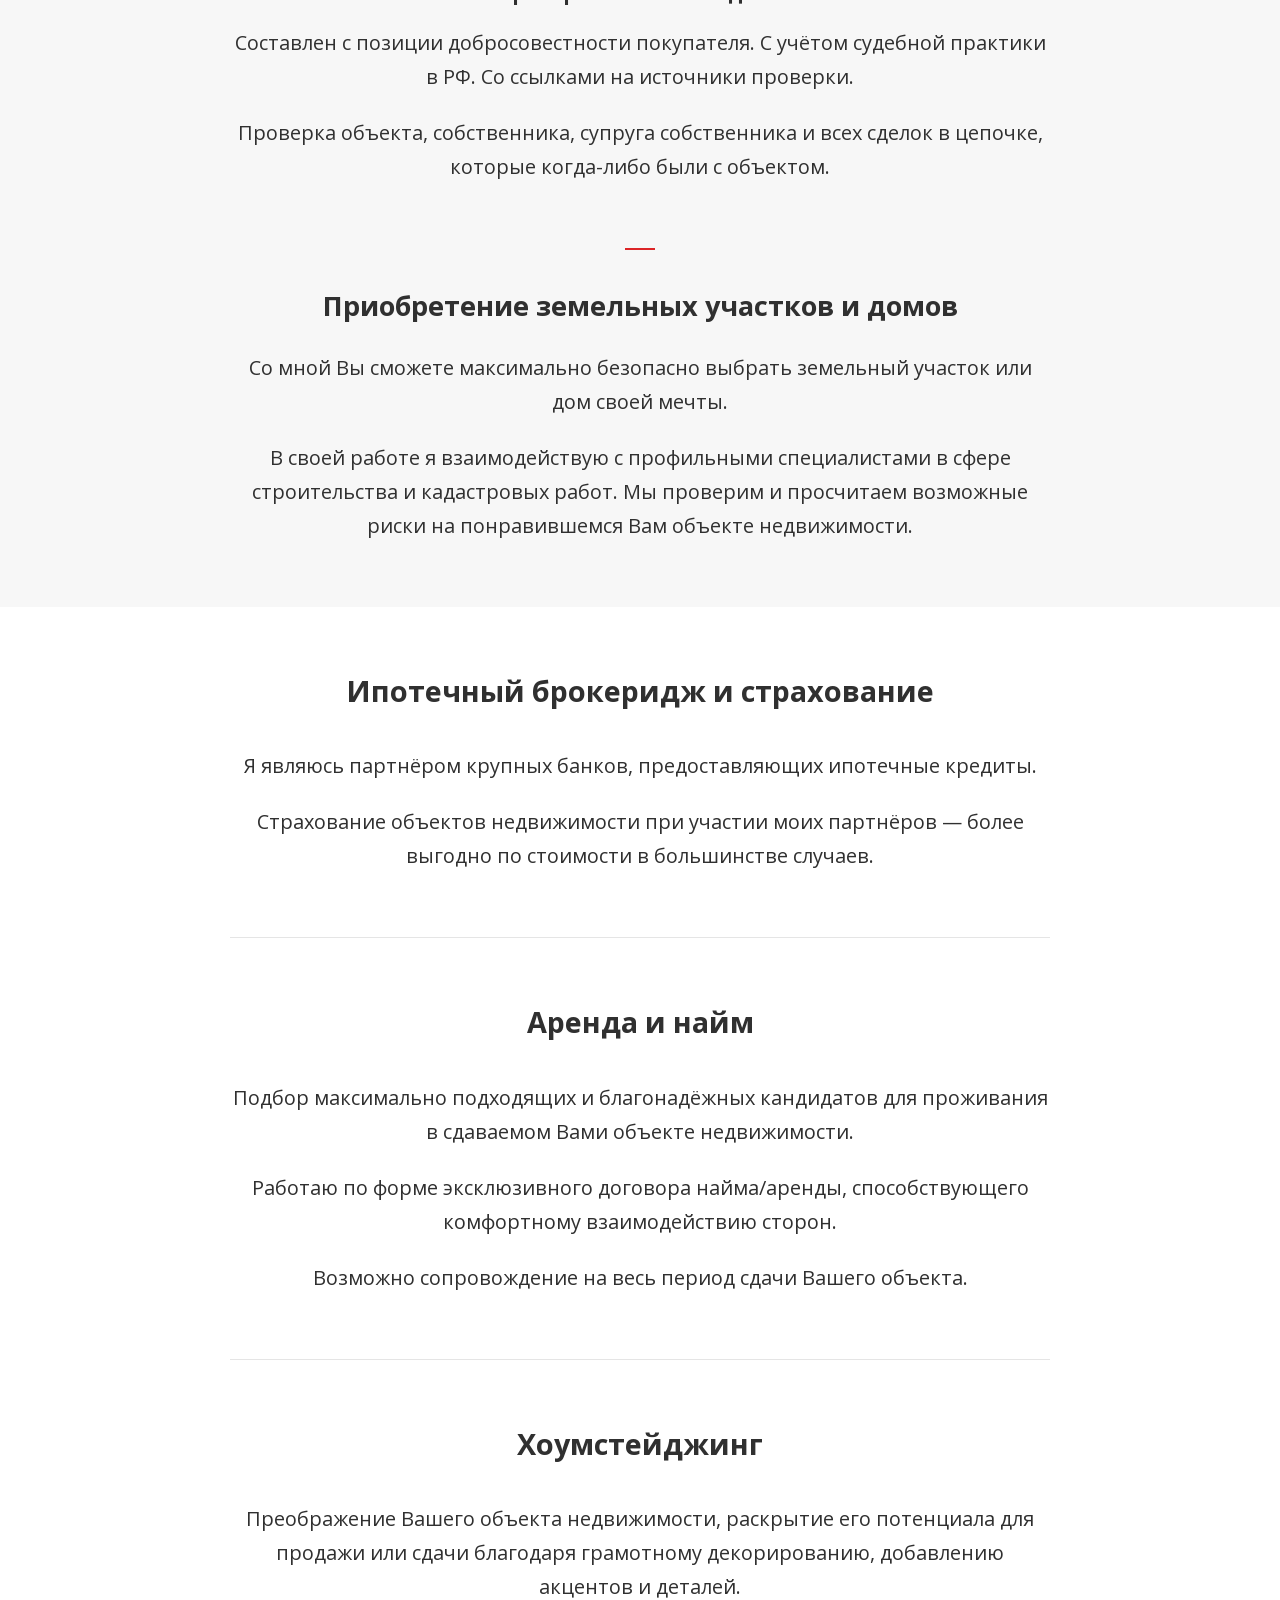
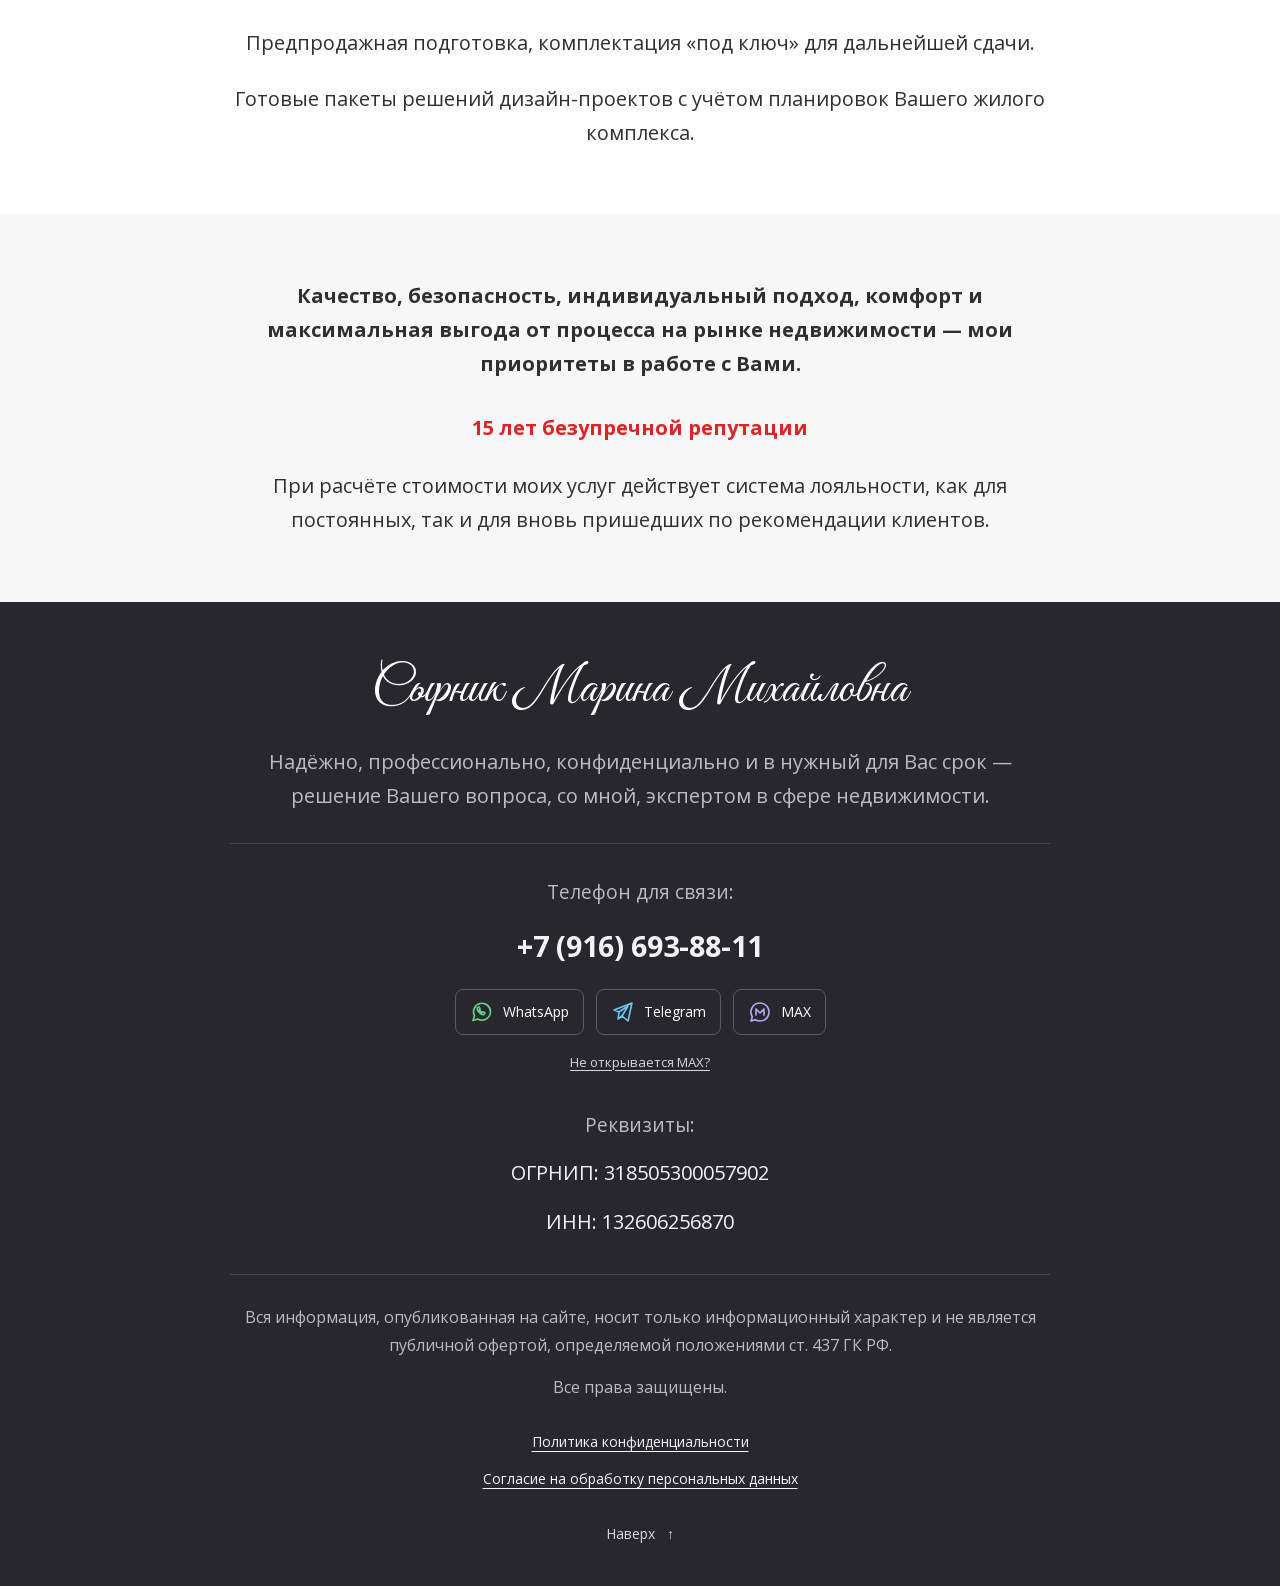
==== commit 455c7fd8: "Add cookie notice with privacy links" ====
--- a/site/index.html
+++ b/site/index.html
@@ -11,8 +11,8 @@
   <link rel="icon" type="image/svg+xml" href="data:image/svg+xml,%3Csvg xmlns='http://www.w3.org/2000/svg' viewBox='0 0 32 32'%3E%3Crect width='32' height='32' fill='white'/%3E%3Cpath d='M3 3h26v26H3zM10 10h12v12H10z' fill='none' stroke='%23ed2527' stroke-width='3'/%3E%3C/svg%3E">
   <link rel="preload" as="image" href="assets/hero.webp" fetchpriority="high">
   <link rel="preload" href="assets/fonts/open-sans-normal-400-cyrillic.woff2" as="font" type="font/woff2" crossorigin>
-  <link rel="stylesheet" href="styles.css?v=20260912-contact-docs">
-  <script src="app.js" defer></script>
+  <link rel="stylesheet" href="styles.css?v=20260913-cookie">
+  <script src="app.js?v=20260913-cookie" defer></script>
 </head>
 <body>
   <a class="skip-link" href="#main">Перейти к содержанию</a>
--- a/site/styles.css
+++ b/site/styles.css
@@ -223,6 +223,19 @@
 .max-alternative { margin-top: 26px; font-size: .9375rem; }
 .max-alternative a { text-decoration: underline; text-underline-offset: 3px; }
 
+.cookie-notice { position: fixed; z-index: 40; inset: auto max(20px, calc((100vw - 1180px) / 2)) 20px; display: flex; align-items: center; justify-content: space-between; gap: 28px; padding: 22px 24px; border: 1px solid #ddd; border-radius: 12px; background: rgba(255,255,255,.98); box-shadow: 0 14px 48px #0002; color: var(--ink); font: 400 .875rem/1.55 var(--sans); backdrop-filter: blur(12px); }
+.cookie-notice-copy { max-width: 760px; }
+.cookie-notice strong { display: block; margin-bottom: 5px; font-size: 1rem; }
+.cookie-notice p { margin: 0; }
+.cookie-notice-links { display: flex; flex-wrap: wrap; gap: 6px 20px; margin-top: 9px; }
+.cookie-notice-links a { color: inherit; text-decoration: underline; text-underline-offset: 3px; }
+.cookie-notice-actions { display: flex; flex: 0 0 auto; gap: 10px; }
+.cookie-button { min-height: 44px; padding: 10px 18px; border: 1px solid #c93133; border-radius: 6px; font: 600 .875rem/1 var(--sans); cursor: pointer; }
+.cookie-button-primary { background: #c93133; color: white; }
+.cookie-button-secondary { background: white; color: #912628; }
+.cookie-button:hover { filter: brightness(.96); }
+.cookie-button:focus-visible, .cookie-notice a:focus-visible { outline: 3px solid #c9313355; outline-offset: 3px; }
+
 @media (max-width: 1100px) {
   .desktop-nav { gap: 18px; }
   .brand { width: 195px; }
@@ -315,6 +328,11 @@
   .max-contact-card { padding: 20px; }
   .max-contact-card .max-phone { font-size: 1.3rem; }
   .mobile-nav { max-height: calc(100svh - 165px - env(safe-area-inset-bottom, 0px)); overflow-y: auto; }
+  .cookie-notice { inset: auto 12px calc(82px + env(safe-area-inset-bottom, 0px)); display: block; padding: 17px 18px; border-radius: 10px; font-size: .8125rem; }
+  .cookie-notice strong { font-size: .9375rem; }
+  .cookie-notice-links { display: grid; gap: 5px; margin-top: 8px; }
+  .cookie-notice-actions { margin-top: 14px; }
+  .cookie-button { flex: 1; }
 }
 
 @media print {
@@ -323,7 +341,7 @@
   .menu-toggle, .mobile-nav, .back-top, .whatsapp-link { display: none !important; }
   .hero-photo { max-height: 300px; }
   .footer { background: white; color: black; }
-  .quick-contact, .document-page .header, .document-footer, .document-back, .document-toc, .document-button, .document-eyebrow, .document-meta { display: none !important; }
+  .quick-contact, .cookie-notice, .document-page .header, .document-footer, .document-back, .document-toc, .document-button, .document-eyebrow, .document-meta { display: none !important; }
   .document-main { width: 100%; max-width: none; padding: 0; }
   .document-heading h1 { font-size: 20pt; }
   .document-heading { margin-bottom: 20pt; }
